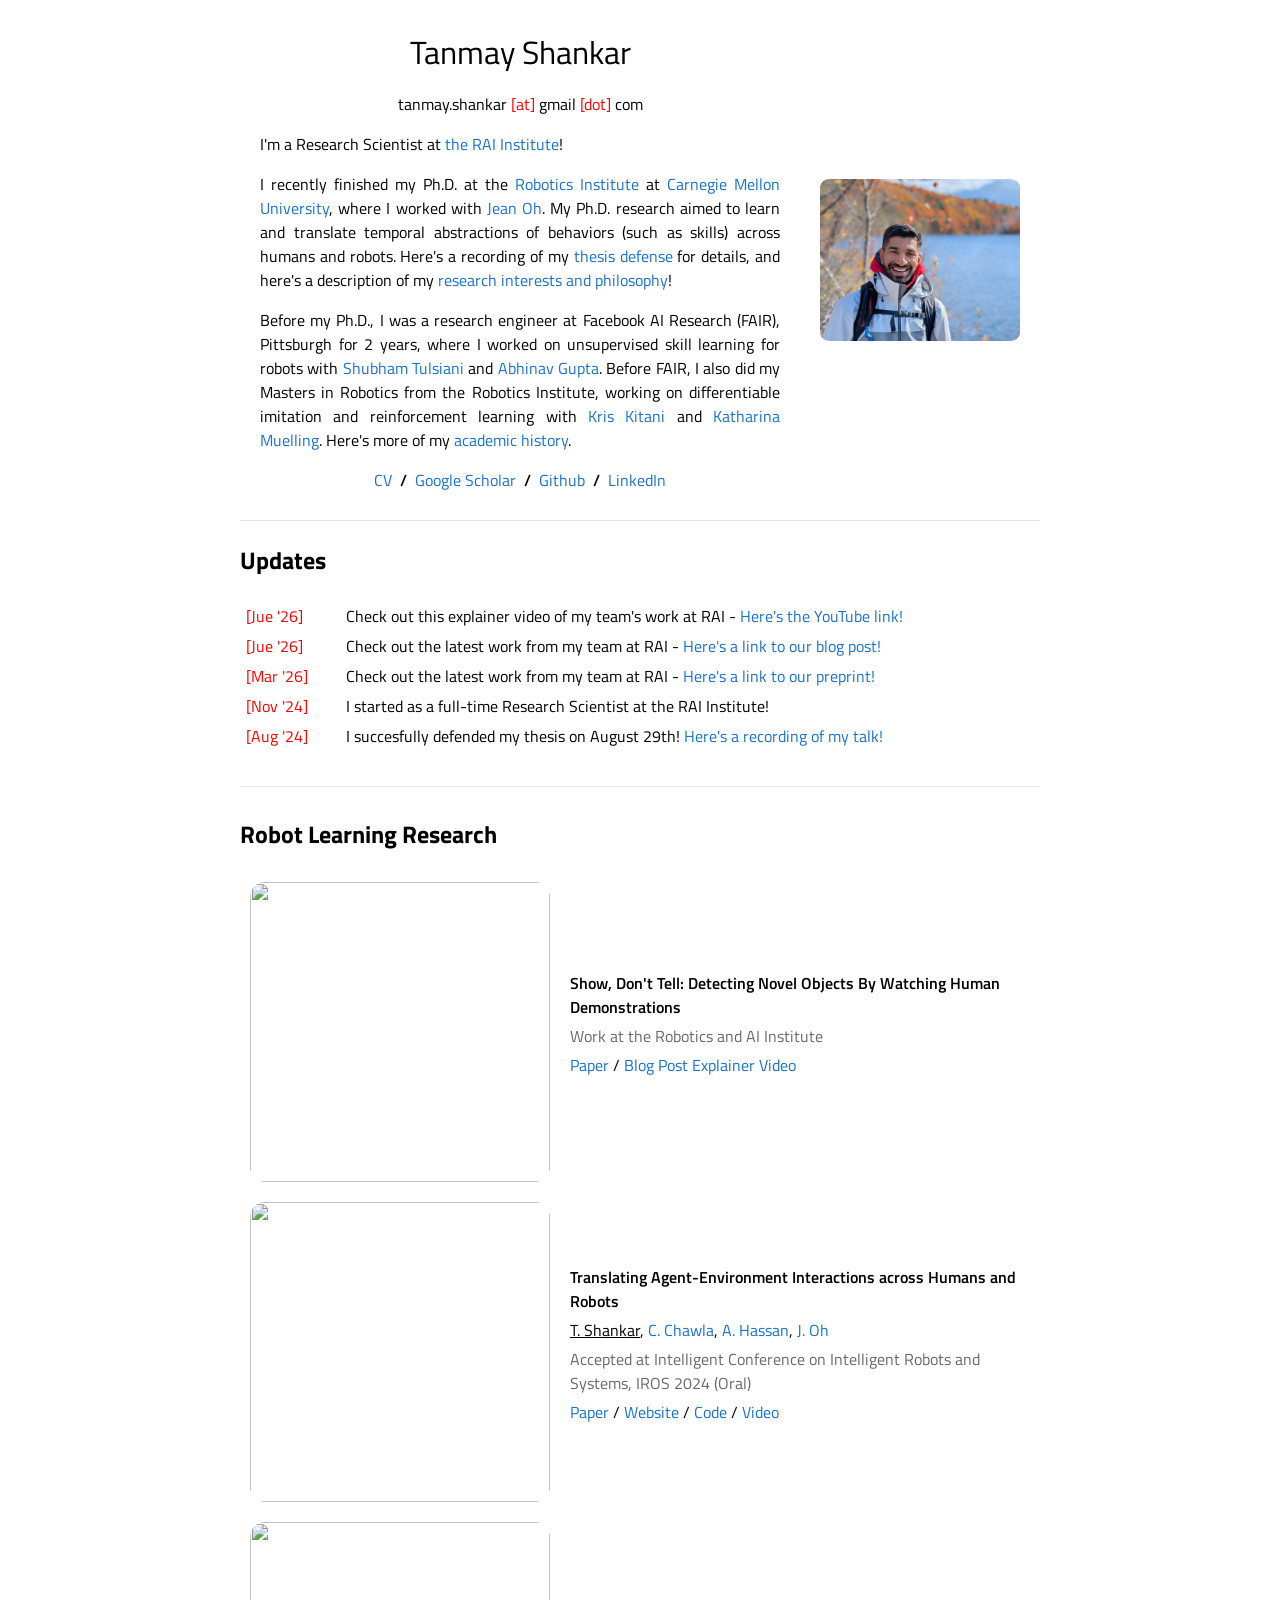
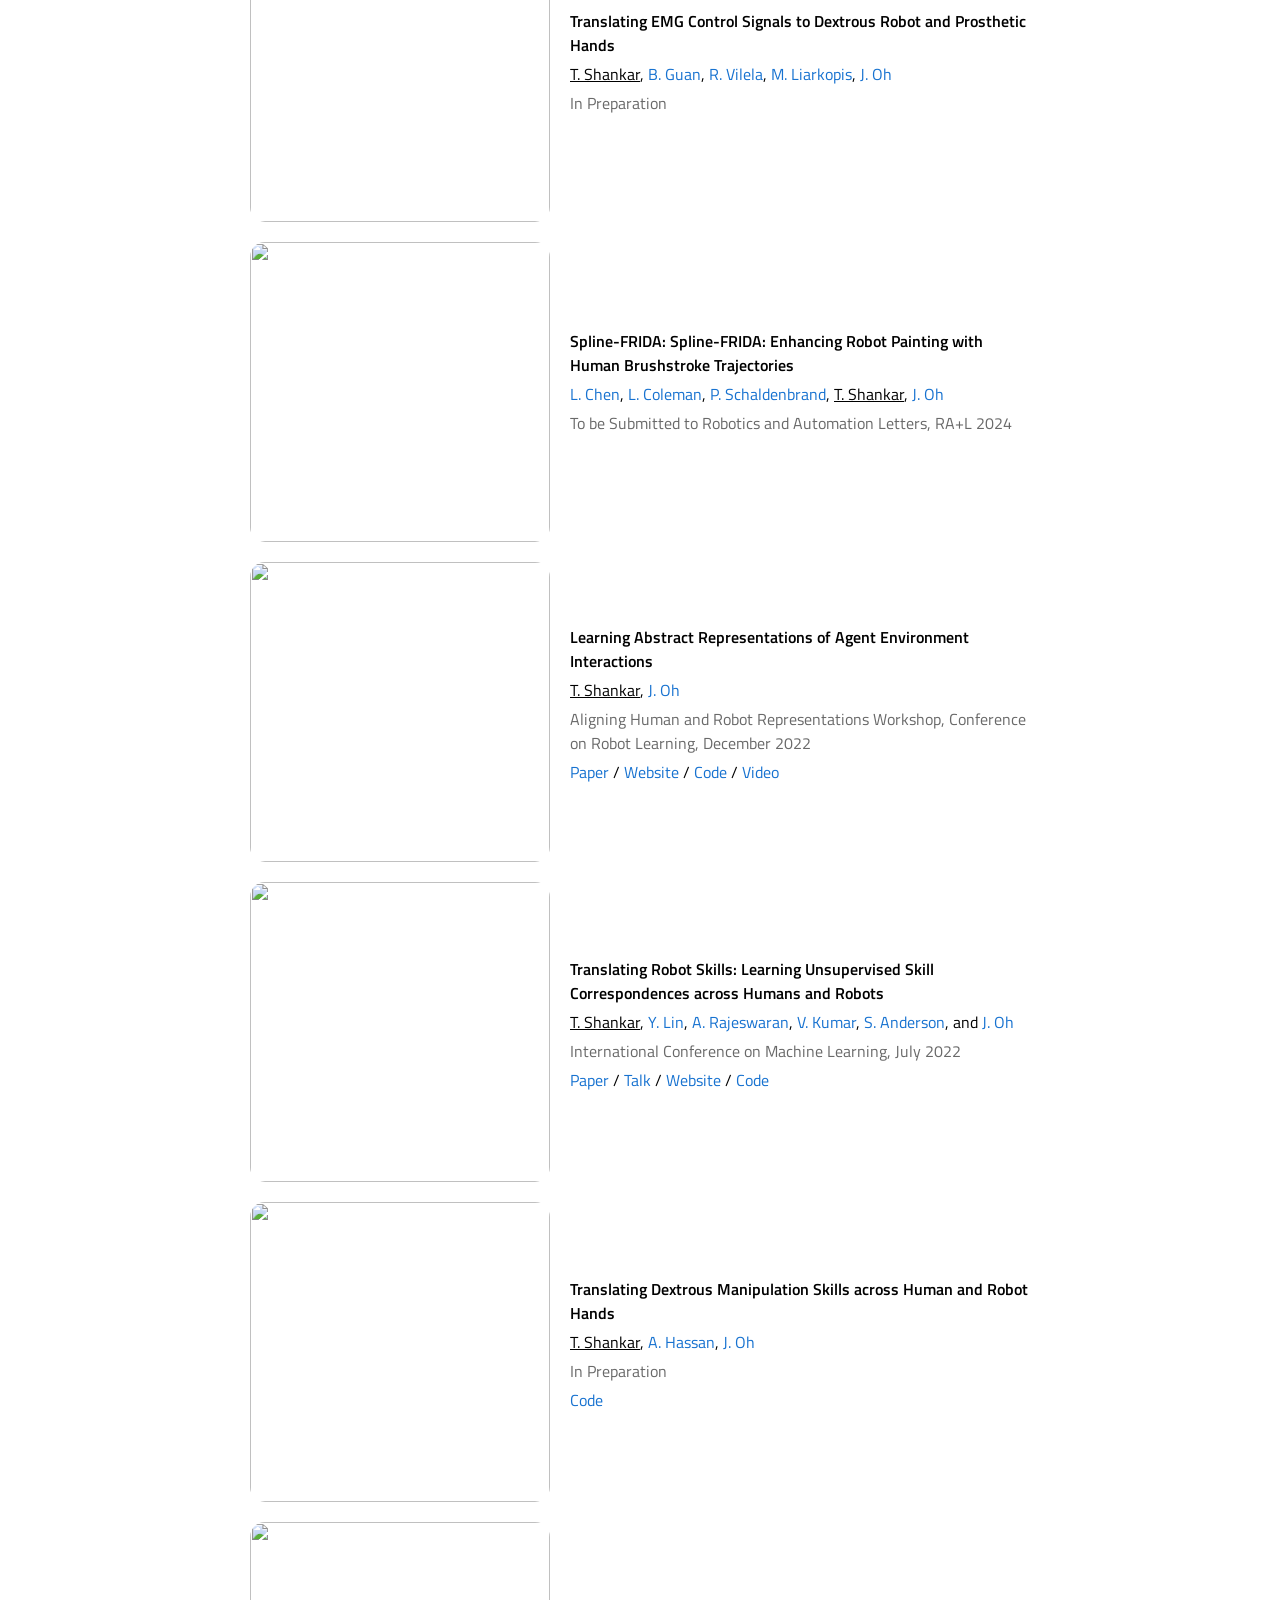
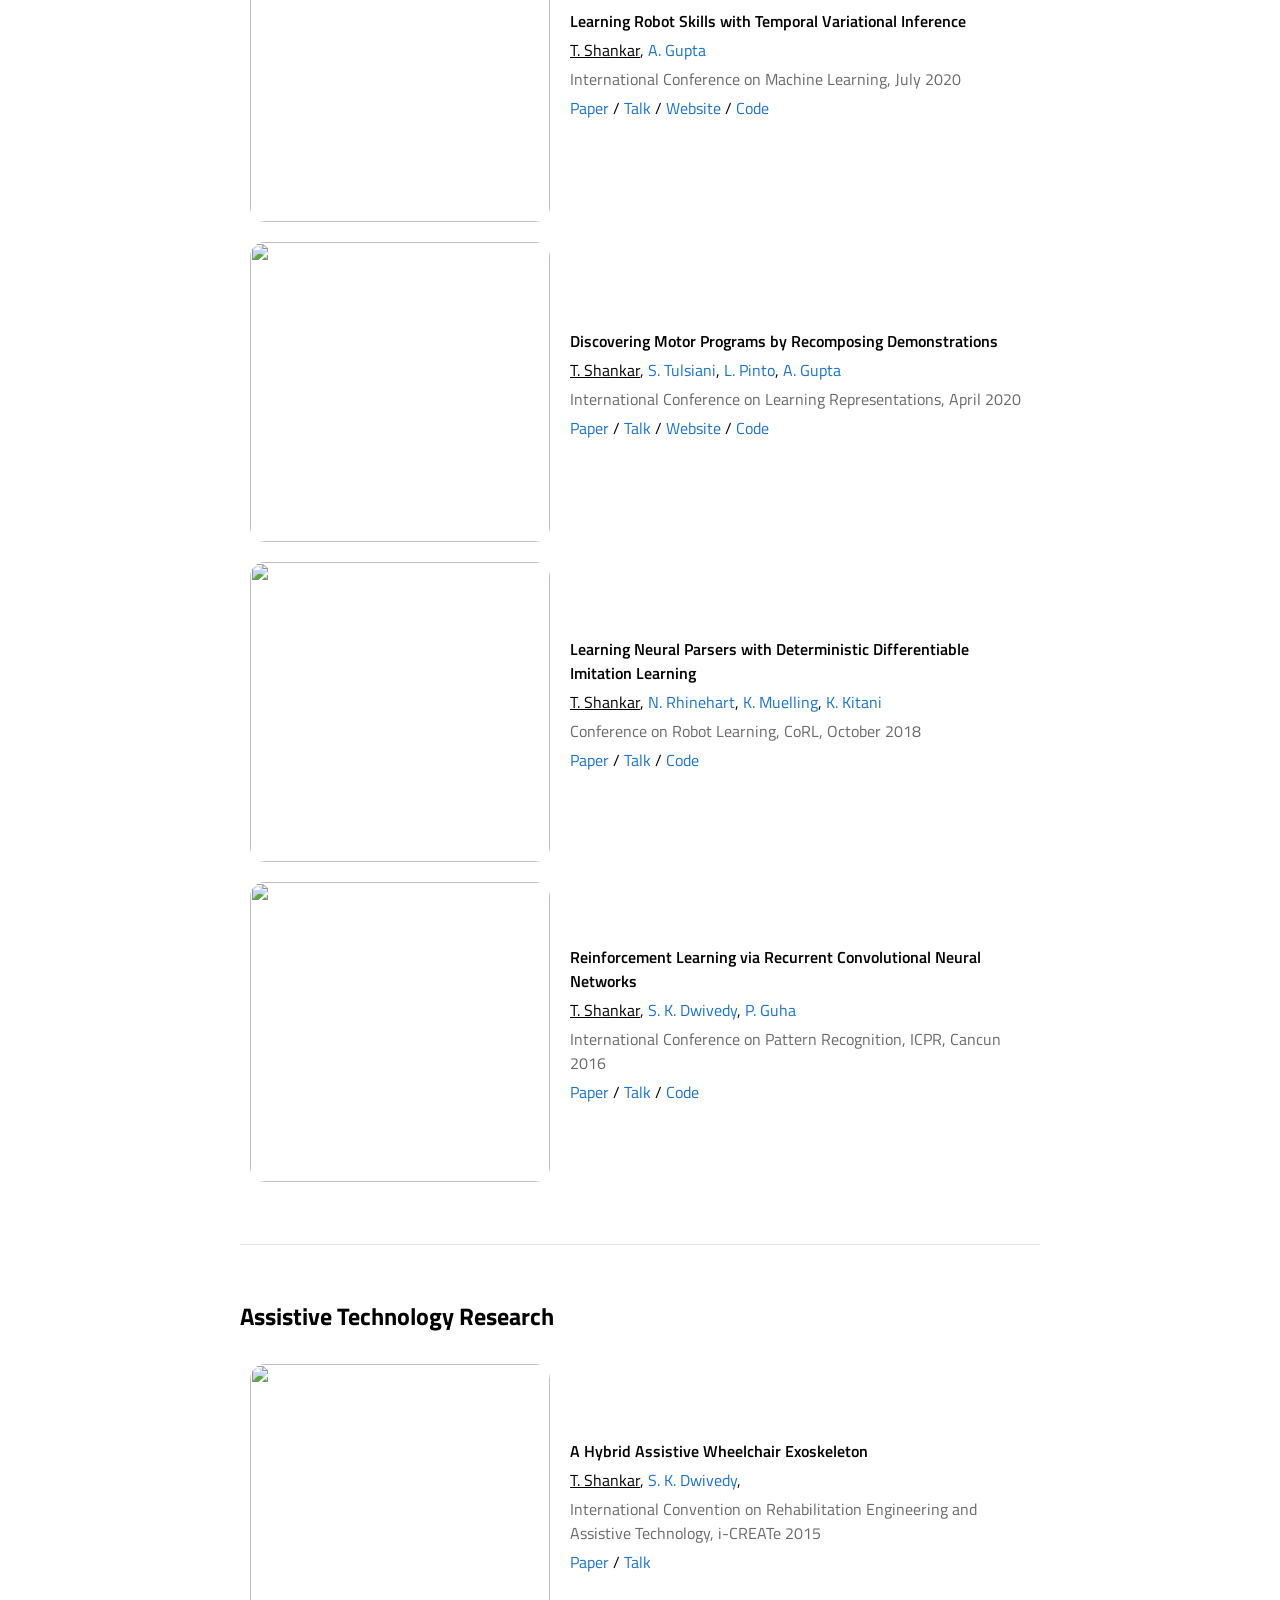
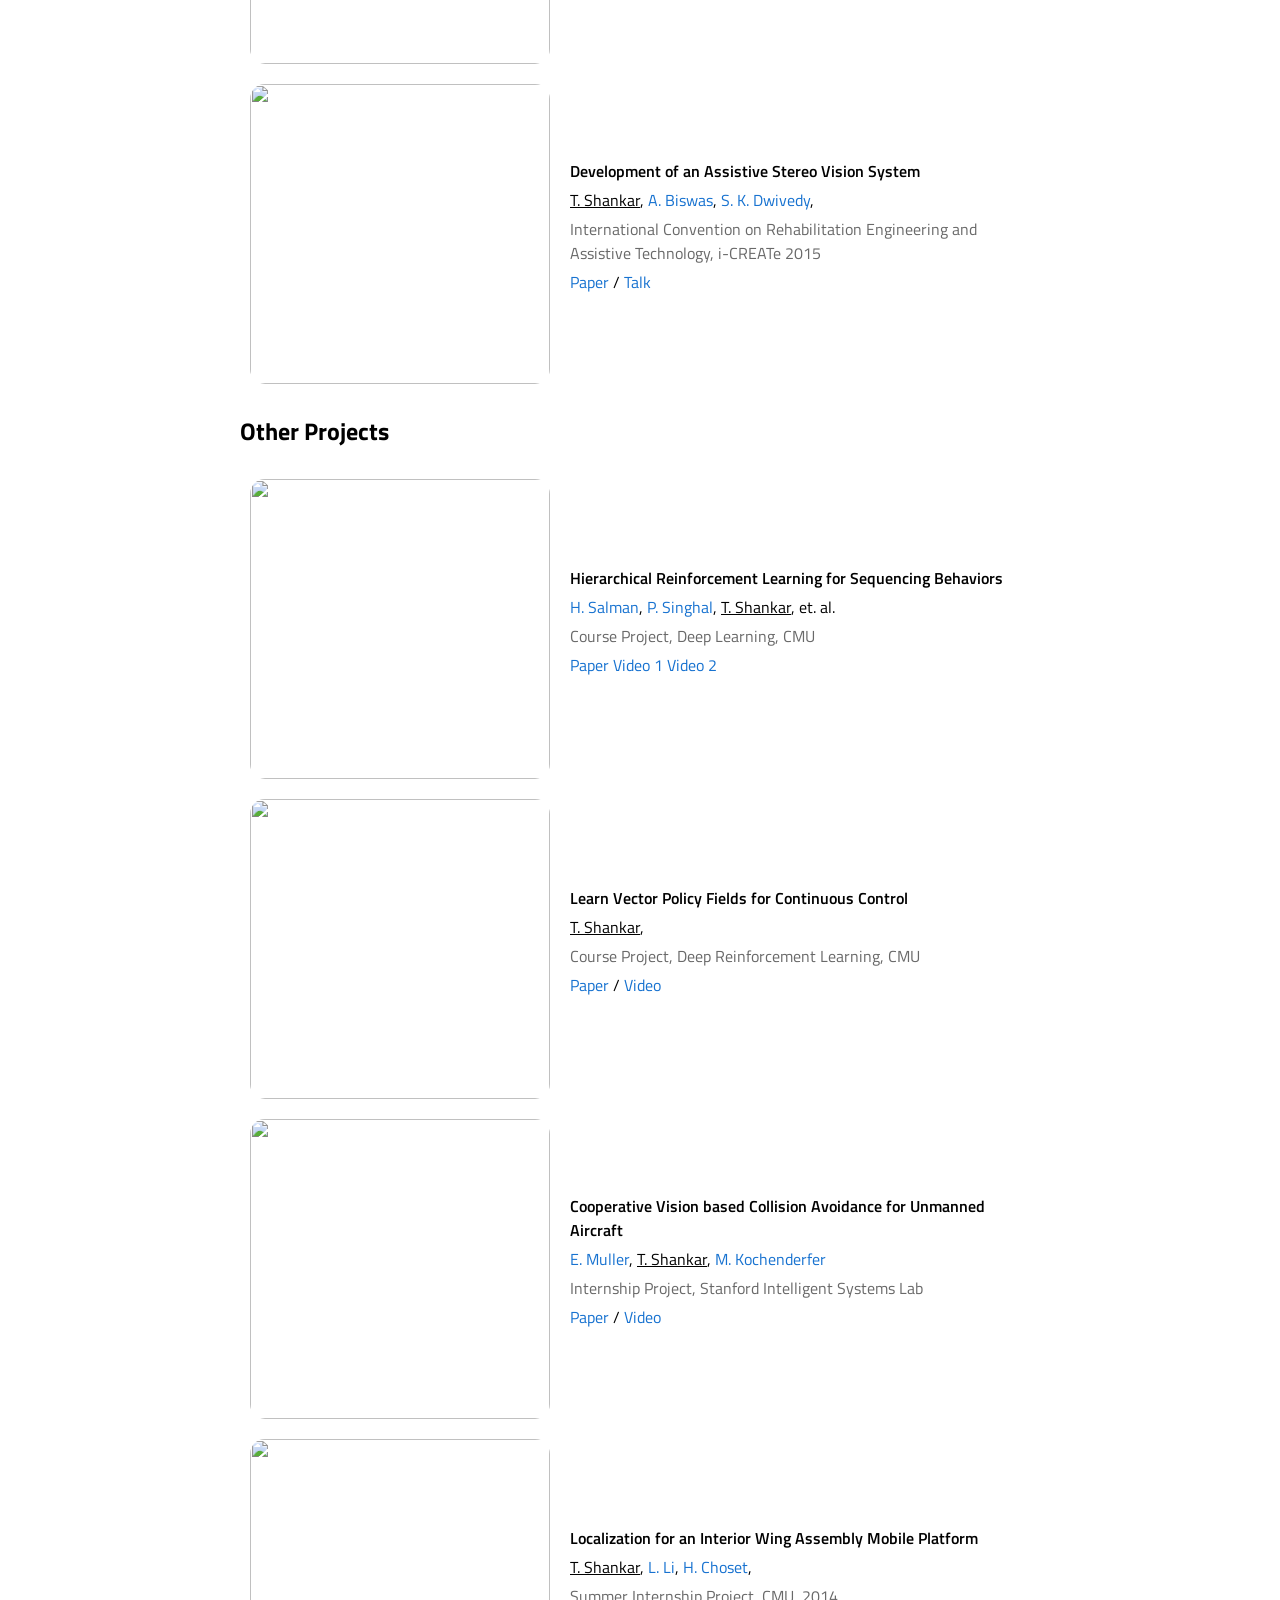
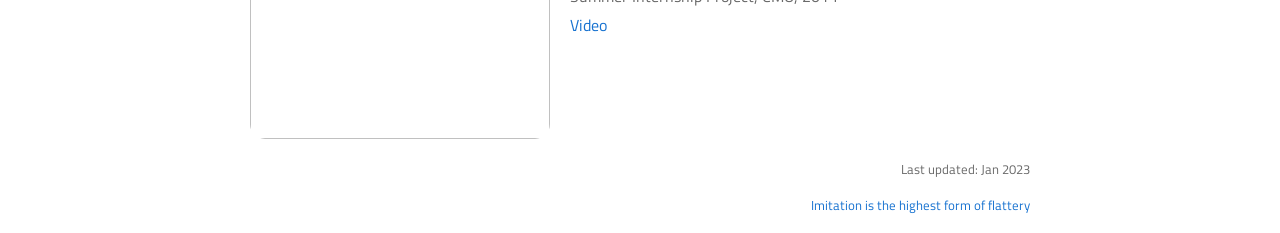
==== index.html @ 8b1fda22 "Update index.html" ====
<!DOCTYPE HTML PUBLIC "-//W3C//DTD HTML 4.01 Transitional//EN">
<html lang="en">

<head>
	<!-- <meta name=viewport content="width=800"> -->
	<meta name="viewport" content="width=device-width, initial-scale=1, shrink-to-fit=no">
	<meta name="generator" content="HTML Tidy for Linux/x86 (vers 11 February 2007), see www.w3.org">
	<script type="text/javascript" src="js/hidebib.js"></script>
	<style type="text/css">
		/* Color scheme stolen from Sergey Karayev */
		
		hr {
		border: 0;
		height: 0;
		border-top: 1px solid rgba(0, 0, 0, 0.1);
		border-bottom: 1px solid rgba(255, 255, 255, 0.3);
		}

		img {
		border-radius: 5%;
		}

		a {
		color: #1772d0;
		text-decoration: none;
		}
		
		a:focus,
		a:hover {
		color: #f09228;
		text-decoration: none;
		}
		
		body,
		td,
		th,
		tr,
		p,
		/* a {
		font-family: 'Lato', Verdana, Helvetica, sans-serif;
		font-size: 14px
		}
		
		strong {
		font-family: 'Lato', Verdana, Helvetica, sans-serif;
		font-size: 14px;
		}
		
		heading {
		font-family: 'Lato', Verdana, Helvetica, sans-serif;
		font-size: 30px;
		}
		
		papertitle {
		font-family: 'Lato', Verdana, Helvetica, sans-serif;
		font-size: 14px;
		font-weight: 700;
		margin-bottom: 10cm;
		}
		
		name {
		font-family: 'Lato', Verdana, Helvetica, sans-serif;
		font-size: 32px;
		} */
		a {
		font-family: 'Titillium Web', Verdana, Helvetica, sans-serif;
		font-size: 16px;
		font-weight: 400
		}

		strong {
		font-family: 'Titillium Web', Verdana, Helvetica, sans-serif;
		font-size: 16px;
		font-weight: 600
		}

		heading {
		font-family: 'Titillium Web', Verdana, Helvetica, sans-serif;
		font-size: 17px;
		font-weight: 600
		}

		papertitle {
		font-family: 'Titillium Web', Verdana, Helvetica, sans-serif;
		font-size: 16px;
		font-weight: 600
		}

		name {
		font-family: 'Titillium Web', Verdana, Helvetica, sans-serif;
		font-size: 32px;
		font-weight: 400
		}
		.zero {
		width: 160px;
		height: 80px;
		position: relative;
		}

		.one {
		width: 160px;
		height: 160px;
		position: relative;
		}
		
		.two {
		width: 160px;
		height: 160px;
		position: absolute;
		transition: opacity .2s ease-in-out;
		-moz-transition: opacity .2s ease-in-out;
		-webkit-transition: opacity .2s ease-in-out;
		}
		
		.fade {
		transition: opacity .2s ease-in-out;
		-moz-transition: opacity .2s ease-in-out;
		-webkit-transition: opacity .2s ease-in-out;
		}
		
		mid {
		font-size: 40px;
		position:relative;
		top:2px;
		}

		span.highlight {
		background-color: #ffffd0;
		}


	#summary:hover + #detail, #detail:hover {
	display: block;
	}
	#detail {
	display: none;
	}

	details summary > * {
		display: inline;
	}
	summary a * {
		pointer-events: none;
		} 
		details summary::-webkit-details-marker {
	display:none;
	}
	</style>
	
	<link rel="icon" href="misc/t_favicon.png">

	<title>Tanmay Shankar</title>
	<link href="https://fonts.googleapis.com/css?family=Titillium+Web:400,600,400italic,600italic,300,300italic" rel="stylesheet" type="text/css">
	<meta http-equiv="Content-Type" content="text/html; charset=us-ascii">
  	
	<!-- TANMAY's TAGS -->
	<!-- Google Tag Manager -->
	<script>(function(w,d,s,l,i){w[l]=w[l]||[];w[l].push({'gtm.start':
	new Date().getTime(),event:'gtm.js'});var f=d.getElementsByTagName(s)[0],
	j=d.createElement(s),dl=l!='dataLayer'?'&l='+l:'';j.async=true;j.src=
	'https://www.googletagmanager.com/gtm.js?id='+i+dl;f.parentNode.insertBefore(j,f);
	})(window,document,'script','dataLayer','GTM-NLLBQLT');</script>
	<!-- End Google Tag Manager -->
	
</head>


<body>

	<!-- TANMAY's TAGS -->
	<!-- Google Tag Manager (noscript) -->
<noscript><iframe src="https://www.googletagmanager.com/ns.html?id=GTM-NLLBQLT"
	height="0" width="0" style="display:none;visibility:hidden"></iframe></noscript>
	<!-- End Google Tag Manager (noscript) -->

  <table width="800" border="0" align="center" cellspacing="0" cellpadding="0">
	<tbody><tr>
	  <td>

		<!-- ###################################################################### -->
		<!-- Intro -->
		<!-- ###################################################################### -->

		<table width="100%" align="center" border="0" cellspacing="0" cellpadding="20">
			<tbody><tr>
				<td width="75%" valign="middle">
			  	<p align="center">
					<name>Tanmay Shankar</name>
					<!-- <name>Tanmay Shankar <mid><font color=#FF0000>|</font></mid> <font color=#C0C0C0>Suddhu</font></name> -->
			  	<p align="center">
					<font size="3"> tanmay.shankar <font color=#FF0000>[at]</font>  gmail <font color=#FF0000>[dot]</font> com </font>
			  	</p>
			  	<p>
					<p style = "text-align:justify">I'm a Research Scientist at <a href="https://rai-inst.com/" target="_blank">the RAI Institute</a>! 						
					<p style = "text-align:justify">I recently finished my Ph.D. at the <A href="http://www.ri.cmu.edu/" target="_blank">Robotics Institute</A> at <A href="http://www.cmu.edu" target="_blank"> Carnegie Mellon University</A>, where I worked with <A href="https://www.cs.cmu.edu/~./jeanoh/" target="_blank">Jean Oh</a>.  
						My Ph.D. research aimed to learn and translate temporal abstractions of behaviors (such as skills) across humans and robots. Here's a recording of my <a href="https://youtu.be/w2CKzu_nkOU"> thesis defense</a> for details, and here's a description of my <a href="javascript:toggleblock('researchphil')"> research interests and philosophy</a>! 
			  	</p>				
				  <div id="researchphil" class="researchphil">
					  <p>
							<p style = "text-align:justify"> 
							I'm interested in solving the human-to-robot imitation learning problem, particularly by building temporal abstractions of behavior across both humans and robots. Much of my work adopts a representation learning perspective to this problem, borrowing ideas from unsupervised learning, machine translation, and probalistic inference. I strongly believe in such interdisciplinary research; for example, my past work has made connections between cross-domain imitation learning and unsupervised machine translation, between value iteration and neural network architectural components, and more. 
							</p>
						  	<p style = "text-align:justify">
							I believe much of my research is not only applicable to robots, but also to dextrous prosthetic hands. I am passionate about how I can explore prosthetics as an application domain. This stems from a broader interest in the potential for assistive and rehabilitational robotics, an area I have been passionate about since my undergrad. 
					  		</p>
				  </div>
				  <script xml:space="preserve" language="JavaScript">
					  hideblock('researchphil');		
				  </script>

						
			  	<p>
					<p style = "text-align:justify">
			  		Before my Ph.D., I was a research engineer at Facebook AI Research (FAIR), Pittsburgh for 2 years, where I worked on unsupervised skill learning for robots with <A href="http://shubhtuls.github.io/" target="_blank">Shubham Tulsiani</a> and <A href="https://www.cs.cmu.edu/~./abhinavg/" target="_blank">Abhinav Gupta</a>. Before FAIR, I also did my Masters in Robotics from the Robotics Institute, working on differentiable imitation and reinforcement learning with <A href="https://kriskitani.github.io/" target="_blank">Kris Kitani</A> and <A href="https://www.linkedin.com/in/katharina-muelling-a6260780" target="_blank">Katharina Muelling</A>. Here's more of my <a href="javascript:toggleblock('academichistory')"> academic history</a>.
			  	</p> 
					<div id="academichistory" class="academichistory">
						<p>
							<p style = "text-align:justify"> 
							In addition to working full time at FAIR, I returned to FAIR Pittsburgh during a summer of my Ph.D., working with <a href="https://yixinlin.net/" target="_blank">Yixin Lin</a>,
							<a href="https://aravindr93.github.io/" target="_blank">Aravind Rajeswaran</a>,
							<a href="https://vikashplus.github.io/" target="_blank">Vikash Kumar</a>, and
							<a href="https://www.linkedin.com/in/stuartoanderson" target="_blank">Stuart Anderson</a> on translating skills across humans and robots. 							
							Before my MS, I did my undergrad at IIT Guwahati, where I worked on reinforcement learning networks, with Prithwijit Guha and S. K. Dwivedy. Before I worked on robot learning, I used to work on assistive technology - an area I'm also passionate about. During my undergrad, I also spent summers working with <A href="https://mykel.kochenderfer.com/" target="_blank">Mykel Kochenderfer</A> at the 
							<A href="https://sisl.stanford.edu/" target="_blank">Stanford Intelligent Systems Lab</A>, and with <A href="https://www.cs.cmu.edu/~./choset/" target="_blank">Howie Choset</A> at the <A href="http://biorobotics.ri.cmu.edu/" target="_blank">Biorobotics Lab</A> at CMU.  
						  </p>
					
					</div>
					<script xml:space="preserve" language="JavaScript">
						hideblock('academichistory');		
					</script>				

			  	
			  <p align=center>
				<strong>
				<a href="misc/CV/TanmayShankar_CV_April2026.pdf" target="_blank">CV</a> &nbsp/&nbsp
				<a href="https://scholar.google.com/citations?user=0k1qcvgAAAAJ&hl=en" target="_blank">Google Scholar</a> &nbsp/&nbsp
				<a href="https://github.com/tanmayshankar/" target="_blank"> Github </a> &nbsp/&nbsp
				<a href="https://www.linkedin.com/in/tanmayshankar1/" target="_blank"> LinkedIn </a>
				</strong>
			  </p>
			</td>
			<td width="50%">
			  <img src="misc/tanmay-portrait-zoom.jpg" style="width: 200; height: auto; border-radius: 5%;">
			</td>
		  </tr>
		</table>

		<hr>

		<!-- ###################################################################### -->
		<!-- Updates -->
		<!-- ###################################################################### -->

			<h2>Updates</h2>
		<table width="100%" align="center" border="0" cellspacing="6" cellpadding="0">
			<colgroup>
				<col span="1" style="width: 12%;">
				<col span="1" style="width: 88%;">
			</colgroup>
			<tbody>
			<tr>
				<td><p style="color:FF0000; display:inline;">[Jue '26] &nbsp</p></td>
				<td>Check out this explainer video of my team's work at RAI - <a href="https://www.youtube.com/watch?v=gj4p0pc6KWc"> Here's the YouTube link! </a> </td>
			</tr>												
			<tr>
				<td><p style="color:FF0000; display:inline;">[Jue '26] &nbsp</p></td>
				<td>Check out the latest work from my team at RAI - <a href="https://rai-inst.com/resources/blog/show-dont-tell-detecting-novel-objects-by-watching-human-demonstrations/"> Here's a link to our blog post! </a> </td>
			</tr>								
			<tr>
				<td><p style="color:FF0000; display:inline;">[Mar '26] &nbsp</p></td>
				<td>Check out the latest work from my team at RAI - <a href="https://arxiv.org/abs/2603.12751"> Here's a link to our preprint! </a> </td>
			</tr>				
			<tr>
				<td><p style="color:FF0000; display:inline;">[Nov '24] &nbsp</p></td>
				<td>I started as a full-time Research Scientist at the RAI Institute!</td>
			</tr>							
			<tr>
				<td><p style="color:FF0000; display:inline;">[Aug '24] &nbsp</p></td>
				<td>I succesfully defended my thesis on August 29th! <a href="https://youtu.be/w2CKzu_nkOU"> Here's a recording of my talk! </a> </td>
			</tr>						
			  <!-- <tr>
				<td><p style="color:FF0000; display:inline">[Sep '22] &nbsp</p></td>
				<td><a href="https://suddhu.github.io/midastouch-tactile/">MidasTouch</a> was accepted to <a href="https://corl2022.org/">CoRL 2022</a> as an oral. 
				</td>
			  </tr> -->
		  </tbody>
		</tbody></table>
		</div>
		<br>
		<hr>
		
		<div style="height:20px;font-size:1px;">&nbsp;</div>

		<!-- ###################################################################### -->
		<!-- Research -->
		<!-- ###################################################################### -->
		
		
		<table width="100%" align="center" border="0" cellspacing="0" cellpadding="0">
		  <tr>
			<td width="100%" valign="middle">
			  <h2>Robot Learning Research</h2>
			</td>
		  </tr>
		</table>    

	  <table width="100%" align="center" border="0" cellspacing="0" cellpadding="10">

		<!-- ###################################################################### -->
		<!-- SDT -->
		<!-- ###################################################################### -->

		
		<tr>
			<td width="25%" align="center">
				<img src='https://github.com/tanmayshankar/tanmayshankar.github.io/blob/master/data/media/Images/RAI_Spot.webp?raw=true' width="300">
			</td>
			<td valign="center" width="70%">
				<div id="summary">
					<papertitle>
					Show, Don't Tell: Detecting Novel Objects By Watching Human Demonstrations
					</papertitle>                   
					<!-- <div style="height:5px;font-size:1px;">&nbsp;</div>
					<u>T. Shankar</u>,			 -->
						<div style="height:5px;font-size:1px;">&nbsp;</div>
						<font color=#696969> Work at the Robotics and AI Institute </font>													 
						<div style="height:5px;font-size:1px;">&nbsp;</div> 
					<a href="https://arxiv.org/pdf/2603.12751" target="_blank">Paper</a> /									
					<a href="https://rai-inst.com/resources/blog/show-dont-tell-detecting-novel-objects-by-watching-human-demonstrations/" target="_blank">Blog Post</a> 
					<a hred="https://www.youtube.com/watch?v=gj4p0pc6KWc" target="_blank">Explainer Video</a>
					<div style="height:15px;font-size:1px;">&nbsp;</div>
				</div>
				<div id="detail">
				<i>
					<p><p style = "text-align:justify">	
					How can a robot quickly identify and recognize new objects shown to it during a human demonstration? We introduce the “Show, Don’t Tell” approach, where we show a robot the objects of 
					interest during a human demonstration of a task, rather than telling robot about these objects via complex language descriptions. 
					This bypasses many of the issues with prompting existing VLMs to detect these objects - thereby enabling our robot to perform real-world tasks with novel objects much more successfully! 
					</p>
				</div>
			</td>
		</tr> 

		<!-- ###################################################################### -->
		<!-- H2R -->
		<!-- ###################################################################### -->

		
		<tr>
			<td width="25%" align="center">
				<!-- <img src='https://suddhu.github.io/midastouch-tactile/img/midastouch.gif' width="200"> -->
				<!-- <img src='https://github.com/tanmayshankar/tanmayshankar.github.io/blob/master/data/media/Images/TEMGS.JPG?raw=true' width="300"> -->
				<img src='https://github.com/tanmayshankar/tanmayshankar.github.io/blob/master/data/media/GIFS/H2R2.gif?raw=true' width="300">
			</td>
			<td valign="center" width="70%">
				<div id="summary">
					<papertitle>
					Translating Agent-Environment Interactions across Humans and Robots
					</papertitle>                   
					<div style="height:5px;font-size:1px;">&nbsp;</div>
					<u>T. Shankar</u>,
					<a href="https://www.linkedin.com/in/chaitanya1chawla/?originalSubdomain=de" target="_blank">C. Chawla</a>,
					<a href="https://www.linkedin.com/in/almutwakel-hassan-147772214/" target="_blank">A. Hassan</a>,
					<a href="https://www.cs.cmu.edu/~./jeanoh/" target="_blank">J. Oh</a>
					
						<div style="height:5px;font-size:1px;">&nbsp;</div>
						<font color=#696969> Accepted at Intelligent Conference on Intelligent Robots and Systems, IROS 2024 (Oral) </font>													 
						<!-- <div style="height:5px;font-size:1px;">&nbsp;</div>
						[<font color=#009933>Oral: 6% acceptance rate</font>] -->
						<div style="height:5px;font-size:1px;">&nbsp;</div> 
					<a href="https://github.com/tanmayshankar/tanmayshankar.github.io/data/papers/IROS_2024_Draft.pdf" target="_blank">Paper</a> /									
					<a href="https://sites.google.com/view/interaction-abstractions" target="_blank">Website</a> /
					<a href="https://github.com/tanmayshankar/CausalSkillLearning" target="_blank">Code</a> /
					<a href="https://youtu.be/amEA4JuZxzg" target="_blank">Video</a>
					<div style="height:15px;font-size:1px;">&nbsp;</div>
				</div>
				<div id="detail">
				<i>
					<p><p style = "text-align:justify">		
					Building on my previous skill learning work (ICML 2020) and translation work (ICML 2022), 
					<!-- My previous translation work (ICML 2022) focused on translating skills from humans to robots when they were executed in similar sequential contexts.  -->
					I developed TransAct, a framework to first learn abstract representations of agent-environment interactions, and then translate interactions with similar environmental effects across humans and robots. TransAct enabled zero-shot, in-domain transfer of complex, compositional task demonstrations from humans to robots. 				
					</p>
				</div>
			</td>
		</tr> 


		<!-- ###################################################################### -->
		<!-- TEMGS -->
		<!-- ###################################################################### -->

		
		<tr>
			<td width="25%" align="center">
				<!-- <img src='https://suddhu.github.io/midastouch-tactile/img/midastouch.gif' width="200"> -->
				<!-- <img src='https://github.com/tanmayshankar/tanmayshankar.github.io/blob/master/data/media/Images/TEMGS.JPG?raw=true' width="300"> -->
				<img src='https://github.com/tanmayshankar/tanmayshankar.github.io/blob/master/data/media/GIFS/TEG.gif?raw=true' width="300">
			</td>
			<td valign="center" width="70%">
				<div id="summary">
					<papertitle>
					<!-- Translating Robot Skills: Learning Unsupervised Skill Correspondences across Humans and Robots -->
					<!-- Learning Abstract Representations of Agent Environment Interactions -->
					Translating EMG Control Signals to Dextrous Robot and Prosthetic Hands
					</papertitle>                   
					<div style="height:5px;font-size:1px;">&nbsp;</div>
					<u>T. Shankar</u>,
					<a href="https://www.linkedin.com/in/bonnie-guan-4a922118b/?originalSubdomain=nz" target="_blank">B. Guan</a>, 
					<a href="https://www.linkedin.com/in/ricardo-vilela-de-godoy/?originalSubdomain=br" target="_blank">R. Vilela</a>, 
					<a href="https://minasliarokapis.com/" target="_blank">M. Liarkopis</a>, 
					<a href="https://www.cs.cmu.edu/~./jeanoh/" target="_blank">J. Oh</a>
					
						<div style="height:5px;font-size:1px;">&nbsp;</div>
						<font color=#696969> In Preparation</font>													 
						<!-- <div style="height:5px;font-size:1px;">&nbsp;</div>
						[<font color=#009933>Oral: 6% acceptance rate</font>] -->
						<div style="height:5px;font-size:1px;">&nbsp;</div> 
					<!-- <a href="https://github.com/tanmayshankar/CausalSkillLearning" target="_blank">Code</a>					 -->
					<div style="height:15px;font-size:1px;">&nbsp;</div>
				</div>
				<div id=	"detail">
				<i>
					<p><p style = "text-align:justify">					
					Inspired by the success of my work translating skills across human and robot arms, along with collaborators from the University of Auckland, I'm exploring whether we can apply equivalent strategies to translating EMG signals to control dextrous robot and prosthetic hands. 
					<!-- We developed an unsupervised approach to learn correspondences between skills across humans and various morphologically different robots, taking inspiration from unsupervised machine translation. Our approach is able to learn semantically meaningful  orrespondences between skills across multiple robot-robot and human-robot domain pairs, despite being completely unsupervised. -->

					</p>
				</div>
			</td>
		</tr> 

		<!-- ###################################################################### -->
		<!-- LPS -->
		<!-- ###################################################################### -->
		
		<tr>
			<td width="25%" align="center">
				<!-- <img src='https://suddhu.github.io/midastouch-tactile/img/midastouch.gif' width="200"> -->
				<!-- <img src='https://github.com/tanmayshankar/tanmayshankar.github.io/blob/master/data/media/Images/TEMGS.JPG?raw=true' width="300"> -->
				<img src='https://github.com/tanmayshankar/tanmayshankar.github.io/blob/master/data/media/Images/LPS.jpg?raw=true' width="300">
			</td>
			<td valign="center" width="70%">
				<div id="summary">
					<papertitle>
					<!-- Translating Robot Skills: Learning Unsupervised Skill Correspondences across Humans and Robots -->
					<!-- Learning Abstract Representations of Agent Environment Interactions -->
					Spline-FRIDA: Spline-FRIDA: Enhancing Robot Painting with Human Brushstroke Trajectories
					</papertitle>                   
					<div style="height:5px;font-size:1px;">&nbsp;</div>					
					<a href="https://lawrencedchen.com/" target="_blank">L. Chen</a>,
					<a href="https://www.liacoleman.com/" target="_blank">L. Coleman</a>,
					<a href="https://pschaldenbrand.github.io/" target="_blank">P. Schaldenbrand</a>,
					<u>T. Shankar</u>,
					<a href="https://www.cs.cmu.edu/~./jeanoh/" target="_blank">J. Oh</a>
					
						<div style="height:5px;font-size:1px;">&nbsp;</div>
						<font color=#696969> To be Submitted to Robotics and Automation Letters, RA+L 2024</font>	
						<!-- <div style="height:5px;font-size:1px;">&nbsp;</div>
						[<font color=#009933>Oral: 6% acceptance rate</font>] -->
						<div style="height:5px;font-size:1px;">&nbsp;</div> 
					<!-- <a href="https://github.com/tanmayshankar/CausalSkillLearning" target="_blank">Code</a>					 -->
					<div style="height:15px;font-size:1px;">&nbsp;</div>
				</div>
				<div id="detail">
				<i>
					<p><p style = "text-align:justify">					
					Inspired by my previous work on representation learning for skill learning, and Peter Schaldenbrand's prior work on <a href="https://pschaldenbrand.github.io/frida/" target="_blank"> FRIDA the robot painter</a>, together with Lawrence Chen, we are exploring whether building learnt representations of paint strokes would facilitate learning new types of paint strokes beyond ones the robot is preprogrammed with, to improve FRIDA's artistic expression. 
					</p>
				</div>
			</td>
		</tr> 



		<!-- ###################################################################### -->
		<!-- LIA -->
		<!-- ###################################################################### -->
		
		<tr>
			<td width="25%" align="center">
				<img src='https://github.com/tanmayshankar/tanmayshankar.github.io/blob/master/data/media/GIFS/LIA3.gif?raw=true' width="300">
			</td>
			<td valign="center" width="70%">
				<div id="summary">
					<papertitle>
					<!-- Translating Robot Skills: Learning Unsupervised Skill Correspondences across Humans and Robots -->
					Learning Abstract Representations of Agent Environment Interactions
					</papertitle>                   
					<div style="height:5px;font-size:1px;">&nbsp;</div>
					<u>T. Shankar</u>,
					<!-- <a href="https://www.linkedin.com/in/chaitanya1chawla/?originalSubdomain=de" target="_blank">C. Chawla</a>, -->
					<a href="https://www.cs.cmu.edu/~./jeanoh/" target="_blank">J. Oh</a> 
					<div style="height:5px;font-size:1px;">&nbsp;</div>
					<font color=#696969>Aligning Human and Robot Representations Workshop, Conference on Robot Learning, December 2022</font>
					<!-- <div style="height:5px;font-size:1px;">&nbsp;</div>
					<font color=#696969>In Submission to International Conference on Robotics and Automation, ICRA 2024</font> -->
					<!-- <font color=#696969><em>International Conference on Machine Learning</em>, July 2022</font> -->
					<!-- <div style="height:5px;font-size:1px;">&nbsp;</div>
					[<font color=#009933>Oral: 6% acceptance rate</font>] -->
					<div style="height:5px;font-size:1px;">&nbsp;</div>
					<a href="https://aligning-robot-human-representations.github.io/docs/camready_9.pdf"  target="_blank">Paper</a> /					
					<a href="https://sites.google.com/view/interaction-abstractions" target="_blank">Website</a> /
					<a href="https://github.com/tanmayshankar/CausalSkillLearning" target="_blank">Code</a> /
					<a href="https://www.youtube.com/watch?v=DhgBu8IYUEo" target="_blank">Video</a>
					<div style="height:15px;font-size:1px;">&nbsp;</div>
				</div>
				<div id="detail">
				<i>
					<p><p style = "text-align:justify">
					Inspired by the success of my work learning representations of robot skills, I'm exploring whether we can apply equivalent machinery to learning temporal abstractions of environment state. In particular, I hope to learn representations of patterns of motion of objects in the environment, or patterns of change of state.
					</p>
				</div>
			</td>
		</tr> 


		<!-- ###################################################################### -->
		<!-- TRS -->
		<!-- ###################################################################### -->
		
		<tr>
			<td width="25%" align="center">				
				<img src='https://github.com/tanmayshankar/tanmayshankar.github.io/blob/master/data/media/GIFS/TRS2.gif?raw=true' width="300">
			</td>
			<td valign="center" width="70%">
				<div id="summary">
					<papertitle>
					Translating Robot Skills: Learning Unsupervised Skill Correspondences across Humans and Robots
					</papertitle>                   
					<div style="height:5px;font-size:1px;">&nbsp;</div>
					<u>T. Shankar</u>,
					<a href="https://yixinlin.net/" target="_blank">Y. Lin</a>,
					<a href="https://aravindr93.github.io/" target="_blank">A. Rajeswaran</a>,
					<a href="https://vikashplus.github.io/" target="_blank">V. Kumar</a>,
					<a href="https://www.linkedin.com/in/stuartoanderson" target="_blank">S. Anderson</a>, and
					<a href="https://www.cs.cmu.edu/~./jeanoh/" target="_blank">J. Oh</a>
					<div style="height:5px;font-size:1px;">&nbsp;</div>
					<font color=#696969>International Conference on Machine Learning, July 2022</font>
					<!-- <font color=#696969><em>International Conference on Machine Learning</em>, July 2022</font> -->
					<!-- <div style="height:5px;font-size:1px;">&nbsp;</div>
					[<font color=#009933>Oral: 6% acceptance rate</font>] -->
					<div style="height:5px;font-size:1px;">&nbsp;</div>
					<a href="https://proceedings.mlr.press/v162/shankar22a/shankar22a.pdf"  target="_blank">Paper</a> /
					<a href="https://icml.cc/virtual/2022/spotlight/16262" target="_blank">Talk</a> /
					<a href="https://sites.google.com/view/translatingrobotskills/home" target="_blank">Website</a> /
					<a href="https://github.com/tanmayshankar/CausalSkillLearning" target="_blank">Code</a>					
					<div style="height:15px;font-size:1px;">&nbsp;</div>
				</div>
				<div id="detail">
				<i>
					<p><p style = "text-align:justify">
					We developed an unsupervised approach to learn correspondences between skills across humans and various morphologically different robots, taking inspiration from unsupervised machine translation. Our approach is able to learn semantically meaningful  orrespondences between skills across multiple robot-robot and human-robot domain pairs, despite being completely unsupervised.
					</p>
				</div>
			</td>
		</tr> 


		<!-- ###################################################################### -->
		<!-- TDS -->
		<!-- ###################################################################### -->

		
		<tr>
			<td width="25%" align="center">
				<!-- <img src='https://suddhu.github.io/midastouch-tactile/img/midastouch.gif' width="200"> -->
				<img src='https://github.com/tanmayshankar/tanmayshankar.github.io/blob/master/data/media/Images/TDS.jpg?raw=true' width="300">
			</td>
			<td valign="center" width="70%">
				<div id="summary">
					<papertitle>
					<!-- Translating Robot Skills: Learning Unsupervised Skill Correspondences across Humans and Robots -->
					<!-- Learning Abstract Representations of Agent Environment Interactions -->
					Translating Dextrous Manipulation Skills across Human and Robot Hands
					</papertitle>                   
					<div style="height:5px;font-size:1px;">&nbsp;</div>
					<u>T. Shankar</u>,
					<a href="https://www.linkedin.com/in/almutwakel-hassan-147772214/" target="_blank">A. Hassan</a>,
					<a href="https://www.cs.cmu.edu/~./jeanoh/" target="_blank">J. Oh</a>
					
						<div style="height:5px;font-size:1px;">&nbsp;</div>
						<font color=#696969> In Preparation</font>													 
						<!-- <div style="height:5px;font-size:1px;">&nbsp;</div>
						[<font color=#009933>Oral: 6% acceptance rate</font>] -->
						<div style="height:5px;font-size:1px;">&nbsp;</div> 

					<!-- <a href="https://aligning-robot-human-representations.github.io/docs/camready_9.pdf"  target="_blank">Paper</a> / -->
					<!-- <a href="https://icml.cc/virtual/2022/spotlight/16262" target="_blank">Talk</a> / -->
					<!-- <a href="https://sites.google.com/view/interaction-abstractions" target="_blank">Website</a> / -->
					<a href="https://github.com/tanmayshankar/CausalSkillLearning" target="_blank">Code</a>					
					<div style="height:15px;font-size:1px;">&nbsp;</div>
				</div>
				<div id="detail">
				<i>
					<p><p style = "text-align:justify">
					Inspired by the success of my work translating skills across human and robot arms, I'm exploring whether we can apply equivalent strategies to translating dextrous manipulation skills across human and robot hands.
					<!-- We developed an unsupervised approach to learn correspondences between skills across humans and various morphologically different robots, taking inspiration from unsupervised machine translation. Our approach is able to learn semantically meaningful  orrespondences between skills across multiple robot-robot and human-robot domain pairs, despite being completely unsupervised. -->

					</p>
				</div>
			</td>
		</tr> 
		
		

		<!-- ###################################################################### -->
		<!-- LRS -->
		<!-- ###################################################################### -->

		<tr>
			<td width="25%" align="center">
				<img src='https://github.com/tanmayshankar/tanmayshankar.github.io/blob/master/data/media/GIFS/LRS.gif?raw=true' width="300">
			</td>
			<td valign="center" width="70%">
				<div id="summary">
					<papertitle>
					Learning Robot Skills with Temporal Variational Inference
					</papertitle>                   
					<div style="height:5px;font-size:1px;">&nbsp;</div>
					<u>T. Shankar</u>,
					<a href="https://www.cs.cmu.edu/~./abhinavg/" target="_blank">A. Gupta</a>
					<div style="height:5px;font-size:1px;">&nbsp;</div>
					<font color=#696969>International Conference on Machine Learning, July 2020</font>
					<!-- <font color=#696969><em>International Conference on Machine Learning</em>, July 2022</font> -->
					<!-- <div style="height:5px;font-size:1px;">&nbsp;</div>
					[<font color=#009933>Oral: 6% acceptance rate</font>] -->
					<div style="height:5px;font-size:1px;">&nbsp;</div>
					<a href="http://proceedings.mlr.press/v119/shankar20b/shankar20b.pdf"  target="_blank">Paper</a> /
					<a href="https://slideslive.com/38927968/learning-robot-skills-with-temporal-variational-inference?ref=recommended" target="_blank">Talk</a> /
					<a href="https://sites.google.com/view/learning-causal-skills" target="_blank">Website</a> /
					<a href="https://github.com/tanmayshankar/CausalSkillLearning" target="_blank">Code</a>					
					<div style="height:15px;font-size:1px;">&nbsp;</div>
				</div>
				<div id="detail">
				<i>
					<p><p style = "text-align:justify">
					We presented an unsupervised approach to learn robot skills from demonstrations. 
					We formulated a temporal variational inference, to learn robot skills from demonstrations in an entirely unsupervised manner, while also affording a learnt representation space of skills across a variety of robot and human characters. 
					</p>

				</div>
			</td>
		</tr> 
		
		<!-- ###################################################################### -->
		<!-- DMP -->
		<!-- ###################################################################### -->

		<tr>
			<td width="25%" align="center">
				<img src='https://github.com/tanmayshankar/tanmayshankar.github.io/blob/master/data/media/GIFS/DMP.gif?raw=true' width="300">
			</td>
			<td valign="center" width="70%">
				<div id="summary">
					<papertitle>				
					Discovering Motor Programs by Recomposing Demonstrations
					</papertitle>                   
					<div style="height:5px;font-size:1px;">&nbsp;</div>
					<u>T. Shankar</u>,
					<a href="http://shubhtuls.github.io/" target="_blank">S. Tulsiani</a>,
					<a href="https://www.lerrelpinto.com/" target="_blank">L. Pinto</a>,
					<a href="https://www.cs.cmu.edu/~./abhinavg/" target="_blank">A. Gupta</a>
					<div style="height:5px;font-size:1px;">&nbsp;</div>
					<font color=#696969>International Conference on Learning Representations, April 2020</font>
					<!-- <font color=#696969><em>International Conference on Machine Learning</em>, July 2022</font> -->
					<!-- <div style="height:5px;font-size:1px;">&nbsp;</div>
					[<font color=#009933>Oral: 6% acceptance rate</font>] -->
					<div style="height:5px;font-size:1px;">&nbsp;</div>
					<a href="https://openreview.net/forum?id=rkgHY0NYwr"  target="_blank">Paper</a> /
					<a href="https://iclr.cc/virtual_2020/poster_rkgHY0NYwr.html" target="_blank">Talk</a> /
					<a href="https://sites.google.com/view/discovering-motor-programs/home" target="_blank">Website</a> /
					<a href="https://github.com/tanmayshankar/DiscoverMotorPrograms" target="_blank">Code</a>					
					<div style="height:15px;font-size:1px;">&nbsp;</div>
				</div>
				<div id="detail">
				<i>
					Learning robot skills from demonstrations using a temporal alignment loss to recompose demonstrations from skills.
				</div>
			</td>
		</tr> 
		
		<!-- ###################################################################### -->
		<!-- LNP -->
		<!-- ###################################################################### -->

		<tr>
			<td width="25%" align="center">
				<img src='https://github.com/tanmayshankar/tanmayshankar.github.io/blob/master/data/media/Images/LNP.jpg?raw=true' width="300">
			</td>
			<td valign="center" width="70%">
				<div id="summary">
					<papertitle>				
					Learning Neural Parsers with Deterministic Differentiable Imitation Learning
					</papertitle>                   
					<div style="height:5px;font-size:1px;">&nbsp;</div>
					<u>T. Shankar</u>,
					<a href="https://nrhinehart.github.io/" target="_blank">N. Rhinehart</a>,
					<a href="https://www.linkedin.com/in/katharina-muelling-a6260780/" target="_blank">K. Muelling</a>,
					<a href="https://kriskitani.github.io/" target="_blank">K. Kitani</a>
					<div style="height:5px;font-size:1px;">&nbsp;</div>
					<font color=#696969>Conference on Robot Learning, CoRL, October 2018</font>
					<!-- <font color=#696969><em>International Conference on Machine Learning</em>, July 2022</font> -->
					<!-- <div style="height:5px;font-size:1px;">&nbsp;</div>
					[<font color=#009933>Oral: 6% acceptance rate</font>] -->
					<div style="height:5px;font-size:1px;">&nbsp;</div>
					<a href="http://proceedings.mlr.press/v87/shankar18a/shankar18a.pdf"  target="_blank">Paper</a> /
					<a href="https://video.ethz.ch/events/2018/corl/4a7708ac-fcb6-4704-83a6-8345ba722540.html?time=13m13s" target="_blank">Talk</a> /
					<a href="https://github.com/tanmayshankar/ParsingbyImitation" target="_blank">Code</a>
					<!-- <a href="https://youtu.be/L-h8t9-iSFE" target="_blank">Presentation</a> -->
					<div style="height:15px;font-size:1px;">&nbsp;</div>
				</div>
				<div id="detail">
				<i>
					Learning image parsers by imitating ID3 style decision tree oracles, using differentiable variants of imitation learning.
				</div>
			</td>
		</tr> 

		<!-- ###################################################################### -->
		<!-- RLN -->
		<!-- ###################################################################### -->

		<tr>
			<td width="25%" align="center">
				<img src='https://github.com/tanmayshankar/tanmayshankar.github.io/blob/master/data/media/Images/RLN.jpg?raw=true' width="300">		                  
			</td>
			<td valign="center" width="70%">
				<div id="summary">
					<papertitle>				
					Reinforcement Learning via Recurrent Convolutional Neural Networks
					</papertitle>                   
					<div style="height:5px;font-size:1px;">&nbsp;</div>
					<u>T. Shankar</u>,
					<a href="https://www.iitg.ac.in/engfac/dwivedy/public_html/index.html" target="_blank">S. K. Dwivedy</a>,
					<a href="https://www.iitg.ac.in/eee/pguha.html" target="_blank">P. Guha</a>
					<div style="height:5px;font-size:1px;">&nbsp;</div>
					<font color=#696969>International Conference on Pattern Recognition, ICPR, Cancun 2016</font>
					<!-- <font color=#696969><em>International Conference on Machine Learning</em>, July 2022</font> -->
					<!-- <div style="height:5px;font-size:1px;">&nbsp;</div>
					[<font color=#009933>Oral: 6% acceptance rate</font>] -->
					<div style="height:5px;font-size:1px;">&nbsp;</div>
					<a href="https://arxiv.org/abs/1701.02392"  target="_blank">Paper</a> /
					<!-- <a href="https://sites.google.com/view/discovering-motor-programs/home" target="_blank">Website</a> / -->					
					<a href="https://www.youtube.com/watch?v=gpwA3QNTPOQ" target="_blank">Talk</a> /
					<a href="https://github.com/tanmayshankar/RCNN_MDP" target="_blank">Code</a> 				
					<div style="height:15px;font-size:1px;">&nbsp;</div>
				</div>
				<div id="detail">
				<i>
					Representing classical computations in Markov Decision Processes within architectures of Recurrent Convolutional Neural Networks. 
				</div>
			</td>
		</tr> 
		</table>

	<br>
	<div style="height:20px;font-size:1px;">&nbsp;</div>

	<hr>
	<br>


	<!-- ###################################################################### -->
	<!-- Projects -->
	<!-- ###################################################################### -->
		
	<h2>Assistive Technology Research</h2>

	<table width="100%" align="center" border="0" cellspacing="0" cellpadding="10">

		<!-- ###################################################################### -->
		<!-- HyAWET -->
		<!-- ###################################################################### -->

		  <tr>
			<td width="25%" align="center">
				<img src='https://github.com/tanmayshankar/tanmayshankar.github.io/blob/master/data/media/GIFS/HyAWET.gif?raw=true' width="300">
			</td>
			<td valign="center" width="70%">
				<div id="summary">
					<papertitle>				
					A Hybrid Assistive Wheelchair Exoskeleton
					</papertitle>                   
					<div style="height:5px;font-size:1px;">&nbsp;</div>
					<u>T. Shankar</u>,
					<a href="https://www.iitg.ac.in/engfac/dwivedy/public_html/index.html" target="_blank">S. K. Dwivedy</a>,
					<div style="height:5px;font-size:1px;">&nbsp;</div>
					<font color=#696969>International Convention on Rehabilitation Engineering and Assistive Technology, i-CREATe 2015</font>
					<!-- <font color=#696969><em>International Conference on Machine Learning</em>, July 2022</font> -->
					<!-- <div style="height:5px;font-size:1px;">&nbsp;</div>
					[<font color=#009933>Oral: 6% acceptance rate</font>] -->
					<div style="height:5px;font-size:1px;">&nbsp;</div>
					<a href="https://dl.acm.org/citation.cfm?id=2846727"  target="_blank">Paper</a> /
					<a href="https://www.youtube.com/watch?v=KfomwSxaSbc" target="_blank">Talk</a> 
					<!-- <a href="https://github.com/tanmayshankar/RCNN_MDP" target="_blank">Code</a> 				 -->
					<div style="height:15px;font-size:1px;">&nbsp;</div>
				</div>
				<div id="detail">
				<i>
					Designing and prototyping a hybrid wheelchair exoskeleton for assisted mobility. 
				</div>
			</td>
		</tr> 
		
		<!-- ###################################################################### -->
		<!-- Invisyble -->
		<!-- ###################################################################### -->

		<tr>
			<td width="25%" align="center">
				<img src='https://github.com/tanmayshankar/tanmayshankar.github.io/blob/master/data/media/GIFS/Invisyble.gif?raw=true' width="300">
			</td>
			<td valign="center" width="70%">
				<div id="summary">
					<papertitle>				
						Development of an Assistive Stereo Vision System
					</papertitle>                   
					<div style="height:5px;font-size:1px;">&nbsp;</div>
					<u>T. Shankar</u>,					
					<a href="https://www.cs.cmu.edu/~abhijatb/" target="_blank">A. Biswas</a>,
					<a href="https://people.csail.mit.edu/venkatar/" target="_blank">S. K. Dwivedy</a>,
					<div style="height:5px;font-size:1px;">&nbsp;</div>
					<font color=#696969>International Convention on Rehabilitation Engineering and Assistive Technology, i-CREATe 2015</font>
					<!-- <font color=#696969><em>International Conference on Machine Learning</em>, July 2022</font> -->
					<!-- <div style="height:5px;font-size:1px;">&nbsp;</div>
					[<font color=#009933>Oral: 6% acceptance rate</font>] -->
					<div style="height:5px;font-size:1px;">&nbsp;</div>
					<a href="https://dl.acm.org/citation.cfm?id=2846716"  target="_blank">Paper</a> /
					<a href="https://www.youtube.com/watch?v=oQcY104Zt-U&feature=emb_logo" target="_blank">Talk</a> 
					<!-- <a href="https://github.com/tanmayshankar/RCNN_MDP" target="_blank">Code</a> 				 -->
					<div style="height:15px;font-size:1px;">&nbsp;</div>
				</div>
				<div id="detail">
				<i>
					Designing and prototyping an assistive vision system for blind individuals. 
				</div>
			</td>
		</tr> 
	   </table>

	   
	<!-- ###################################################################### -->
	<!-- Other Projects -->
	<!-- ###################################################################### -->
		
	<h2>Other Projects</h2>

	<table width="100%" align="center" border="0" cellspacing="0" cellpadding="10">

		<!-- ###################################################################### -->
		<!--HRL-->
		<!-- ###################################################################### -->

		  <tr>
			<td width="25%" align="center">
				<img src='https://github.com/tanmayshankar/tanmayshankar.github.io/blob/master/data/media/GIFS/HRL.gif?raw=true' width="300">
			</td>
			<td valign="center" width="70%">
				<div id="summary">
					<papertitle>				
					Hierarchical Reinforcement Learning for Sequencing Behaviors
					</papertitle>                   
					<div style="height:5px;font-size:1px;">&nbsp;</div>
					<a href="https://hadisalman.com/" target="_blank">H. Salman</a>,
					<a href="https://www.linkedin.com/in/puneetsinghal90/" target="_blank">P. Singhal</a>,
					<u>T. Shankar</u>,
					et. al. 
					<div style="height:5px;font-size:1px;">&nbsp;</div>
					<font color=#696969>Course Project, Deep Learning, CMU</font>
					<div style="height:5px;font-size:1px;">&nbsp;</div>
					<a href="https://arxiv.org/pdf/1803.01446.pdf"  target="_blank">Paper</a>					
					<a href="https://www.youtube.com/watch?v=-CkI0t_8xUk&ab_channel=HadiSalman" target="_blank">Video 1</a>
					<a href="https://www.youtube.com/watch?v=s5yEO7JqwVY&ab_channel=HadiSalman" target="_blank">Video 2</a>					
					<div style="height:15px;font-size:1px;">&nbsp;</div>
				</div>
				<div id="detail">
				<i>
					Using hierarchical reinforcement learning to sequence predefined primitives. 
				</div>
			</td>
		</tr> 
		
		<!-- ###################################################################### -->
		<!-- DVPF -->
		<!-- ###################################################################### -->

		<tr>
			<td width="25%" align="center">
				<img src='https://github.com/tanmayshankar/tanmayshankar.github.io/blob/master/data/media/GIFS/DVPF.gif?raw=true' width="300">
			</td>
			<td valign="center" width="70%">
				<div id="summary">
					<papertitle>				
					Learn Vector Policy Fields for Continuous Control
					</papertitle>                   
					<div style="height:5px;font-size:1px;">&nbsp;</div>
					<u>T. Shankar</u>,					
					<div style="height:5px;font-size:1px;">&nbsp;</div>
					<font color=#696969>Course Project, Deep Reinforcement Learning, CMU</font>
					<div style="height:5px;font-size:1px;">&nbsp;</div>
					<a href="https://github.com/tanmayshankar/tanmayshankar.github.io/blob/master/data/papers/tanmay_deepvectorpolicyfields.pdf"  target="_blank">Paper</a> /
					<a href="https://www.youtube.com/watch?v=GjJNbsTeJqE&ab_channel=TanmayShankar" target="_blank">Video</a> 
					<!-- <a href="https://github.com/tanmayshankar/RCNN_MDP" target="_blank">Code</a> 				 -->
					<div style="height:15px;font-size:1px;">&nbsp;</div>
				</div>
				<div id="detail">
				<i>
					Exploring how reinforcement learning networks can be applied to continuous quadrotor control. 
				</div>
			</td>
		</tr> 

		<!-- ###################################################################### -->
		<!-- SISL -->
		<!-- ###################################################################### -->

		<tr>
			<td width="25%" align="center">
				<img src='https://github.com/tanmayshankar/tanmayshankar.github.io/blob/master/data/media/GIFS/SISL.gif?raw=true' width="300">
			</td>
			<td valign="center" width="70%">
				<div id="summary">
					<papertitle>				
					Cooperative Vision based Collision Avoidance for Unmanned Aircraft
					</papertitle>                   
					<div style="height:5px;font-size:1px;">&nbsp;</div>
					<a href="https://www.linkedin.com/in/eric-mueller-231b755/">E. Muller</a>,
					<u>T. Shankar</u>,			
					<a href="https://mykel.kochenderfer.com/">M. Kochenderfer</a>
					<div style="height:5px;font-size:1px;">&nbsp;</div>
					<font color=#696969>Internship Project, Stanford Intelligent Systems Lab</font>				
					<div style="height:5px;font-size:1px;">&nbsp;</div>
					<a href="https://github.com/tanmayshankar/tanmayshankar.github.io/blob/master/data/papers/Cooperative%20Vision-Based%20Collision%20Avoidance%20for%20Unmanned%20Aircraft.pdf"  target="_blank">Paper</a> /
					<a href="https://www.youtube.com/watch?v=xQATigz05-0&feature=emb_title&ab_channel=TanmayShankar" target="_blank">Video</a> 
					<!-- <a href="https://github.com/tanmayshankar/RCNN_MDP" target="_blank">Code</a> 				 -->
					<div style="height:15px;font-size:1px;">&nbsp;</div>
				</div>
				<div id="detail">
				<i>
					Applying visual SLAM to quadrotors, to enable them with cooperative collision avoidance. 
				</div>
			</td>
		</tr> 

		<!-- ###################################################################### -->
		<!-- IWAMP -->
		<!-- ###################################################################### -->

		<tr>
			<td width="25%" align="center">
				<img src='https://github.com/tanmayshankar/tanmayshankar.github.io/blob/master/data/media/GIFS/IWAMP.gif?raw=true' width="300">
			</td>
			<td valign="center" width="70%">
				<div id="summary">
					<papertitle>				
					Localization for an Interior Wing Assembly Mobile Platform
					</papertitle>                   
					<div style="height:5px;font-size:1px;">&nbsp;</div>					
					<u>T. Shankar</u>,
					<a href="https://www.linkedin.com/in/lu-li-robotics/" target="_blank">L. Li</a>,
					<a href="https://www.cs.cmu.edu/~./choset/" target="_blank">H. Choset</a>,			
					<div style="height:5px;font-size:1px;">&nbsp;</div>
					<font color=#696969>Summer Internship Project, CMU, 2014</font>
					<div style="height:5px;font-size:1px;">&nbsp;</div>
					<a href="https://www.youtube.com/watch?v=_sbNZ0pKnAQ&ab_channel=TanmayShankar" target="_blank">Video</a>
					<div style="height:15px;font-size:1px;">&nbsp;</div>
				</div>
				<div id="detail">
				<i>
					Using AR Tag based localization for an interior wing assembly platform. 
				</div>
			</td>
		</tr> 
		

	</table>



<table width="100%" align="center" border="0" cellspacing="0" cellpadding="10">
  <tr><td>
		<p align="right"><font size="2" color=#696969>
	Last updated: Jan 2023
		<p align="right"><font size="2" color=#696969>
<a href="http://www.cs.berkeley.edu/~barron/" target="_blank"><font size="2">Imitation is the highest form of flattery
</a>
</font></p>

<script type="text/javascript">
  var gaJsHost = (("https:" == document.location.protocol) ? "https://ssl." : "http://www.");
  document.write(unescape("%3Cscript src='" + gaJsHost + "google-analytics.com/ga.js' type='text/javascript'%3E%3C/script%3E"));
</script>
<script type="text/javascript">
  try {
	var pageTracker = _gat._getTracker("UA-7580334-1");
	pageTracker._trackPageview();
  } catch (err) {}
</script>
</td></tr>
</table>

</body></html>
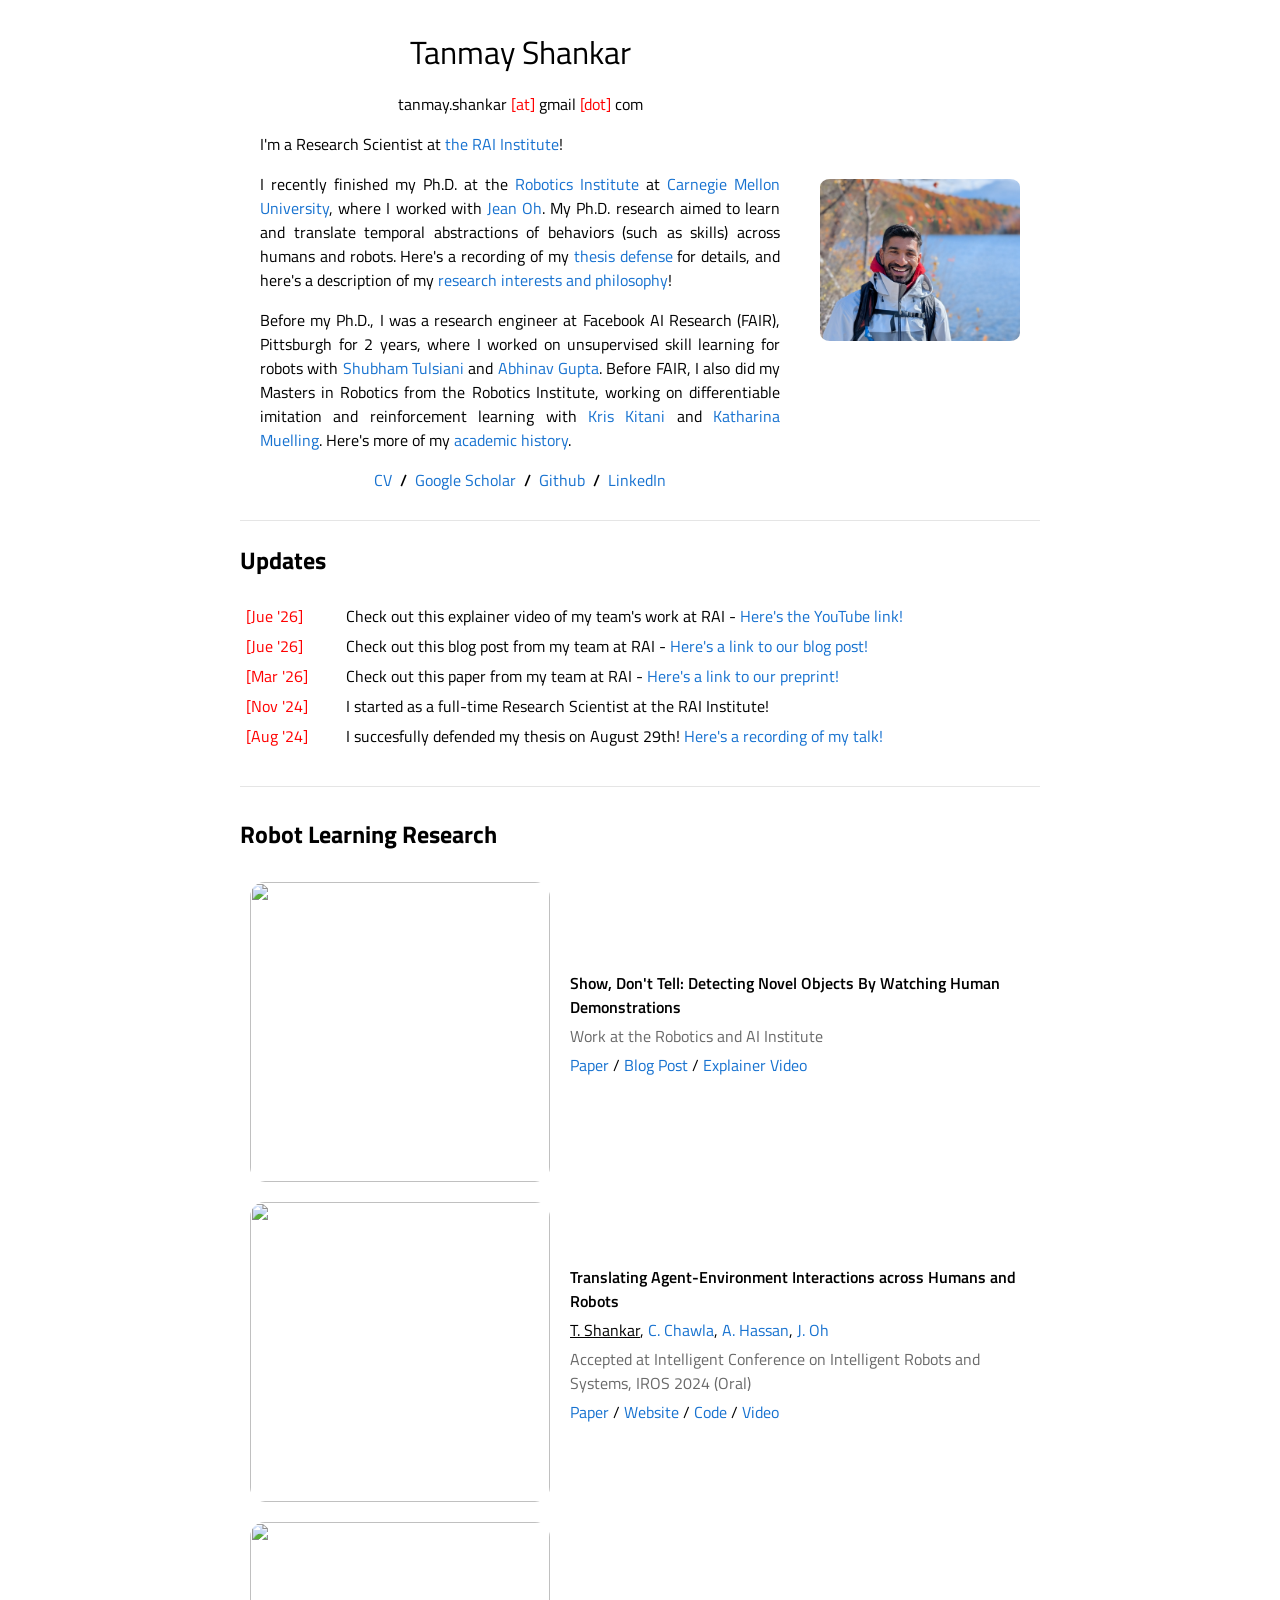
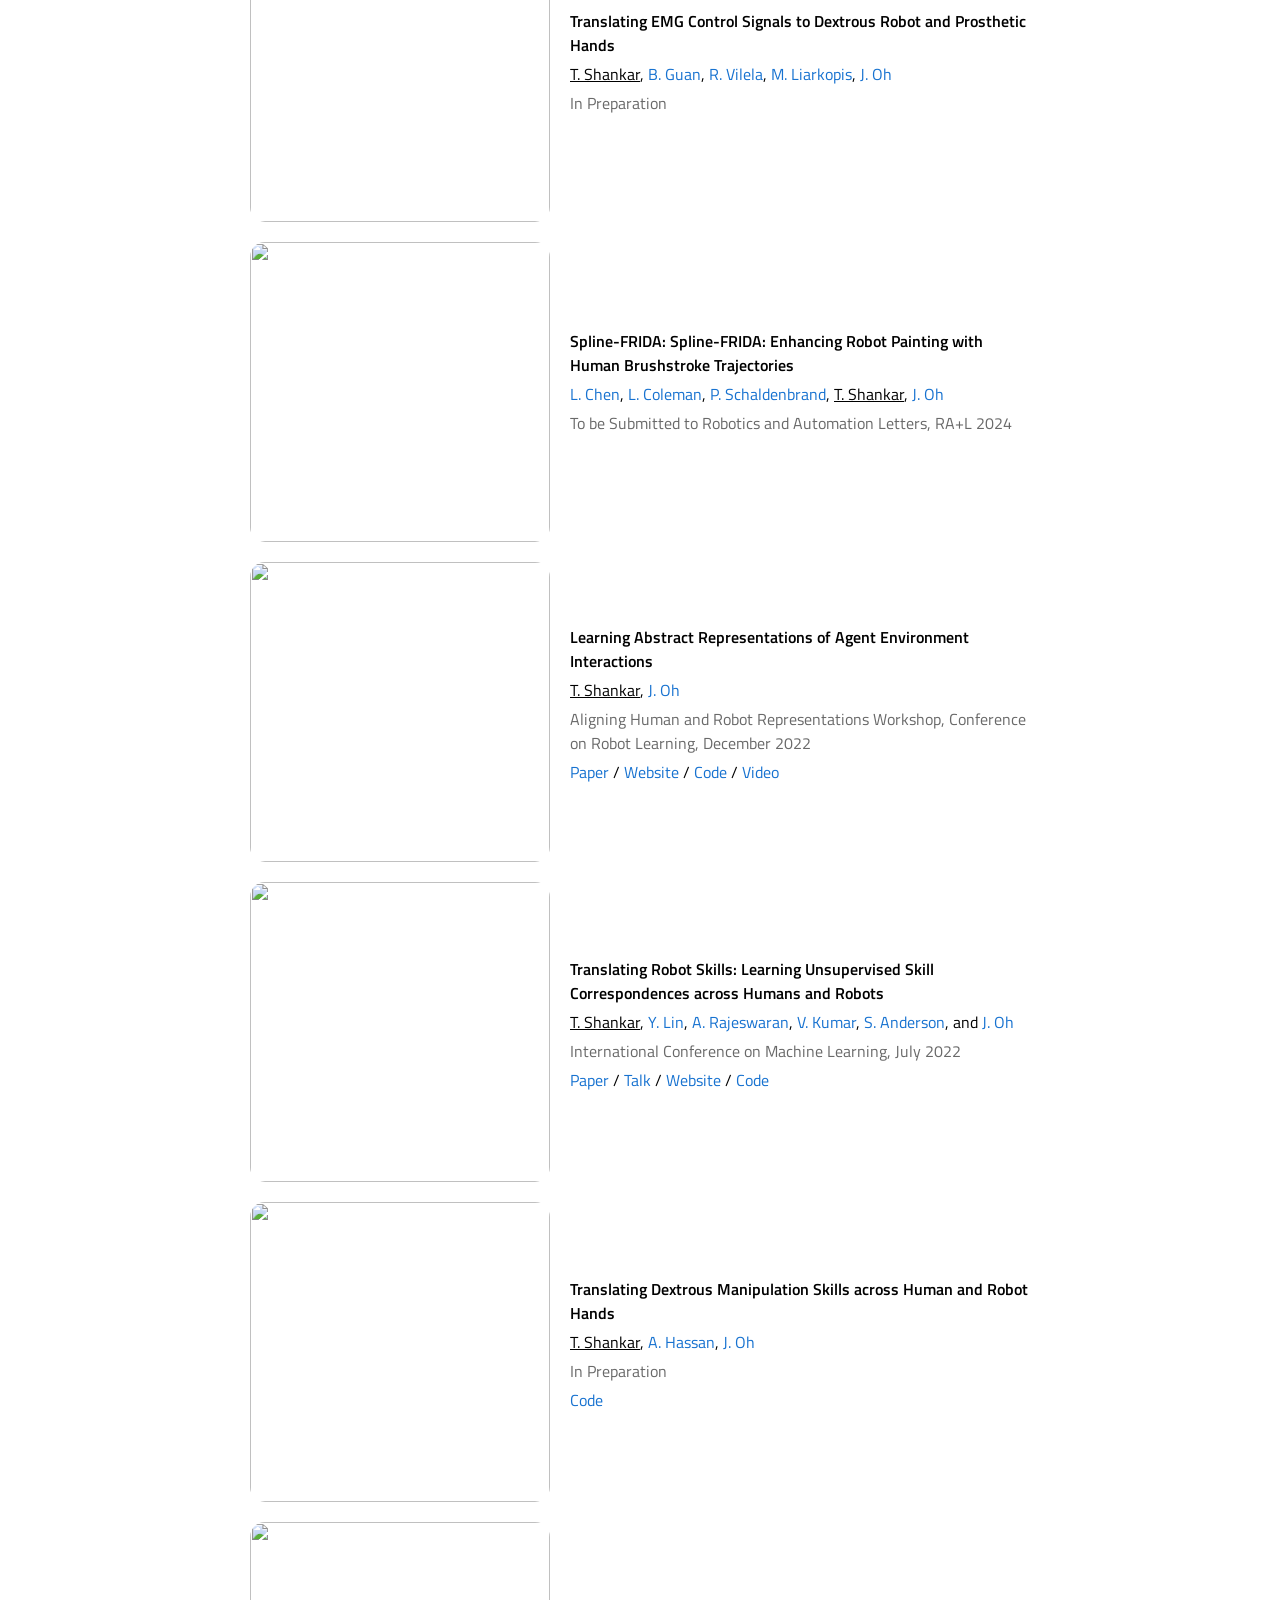
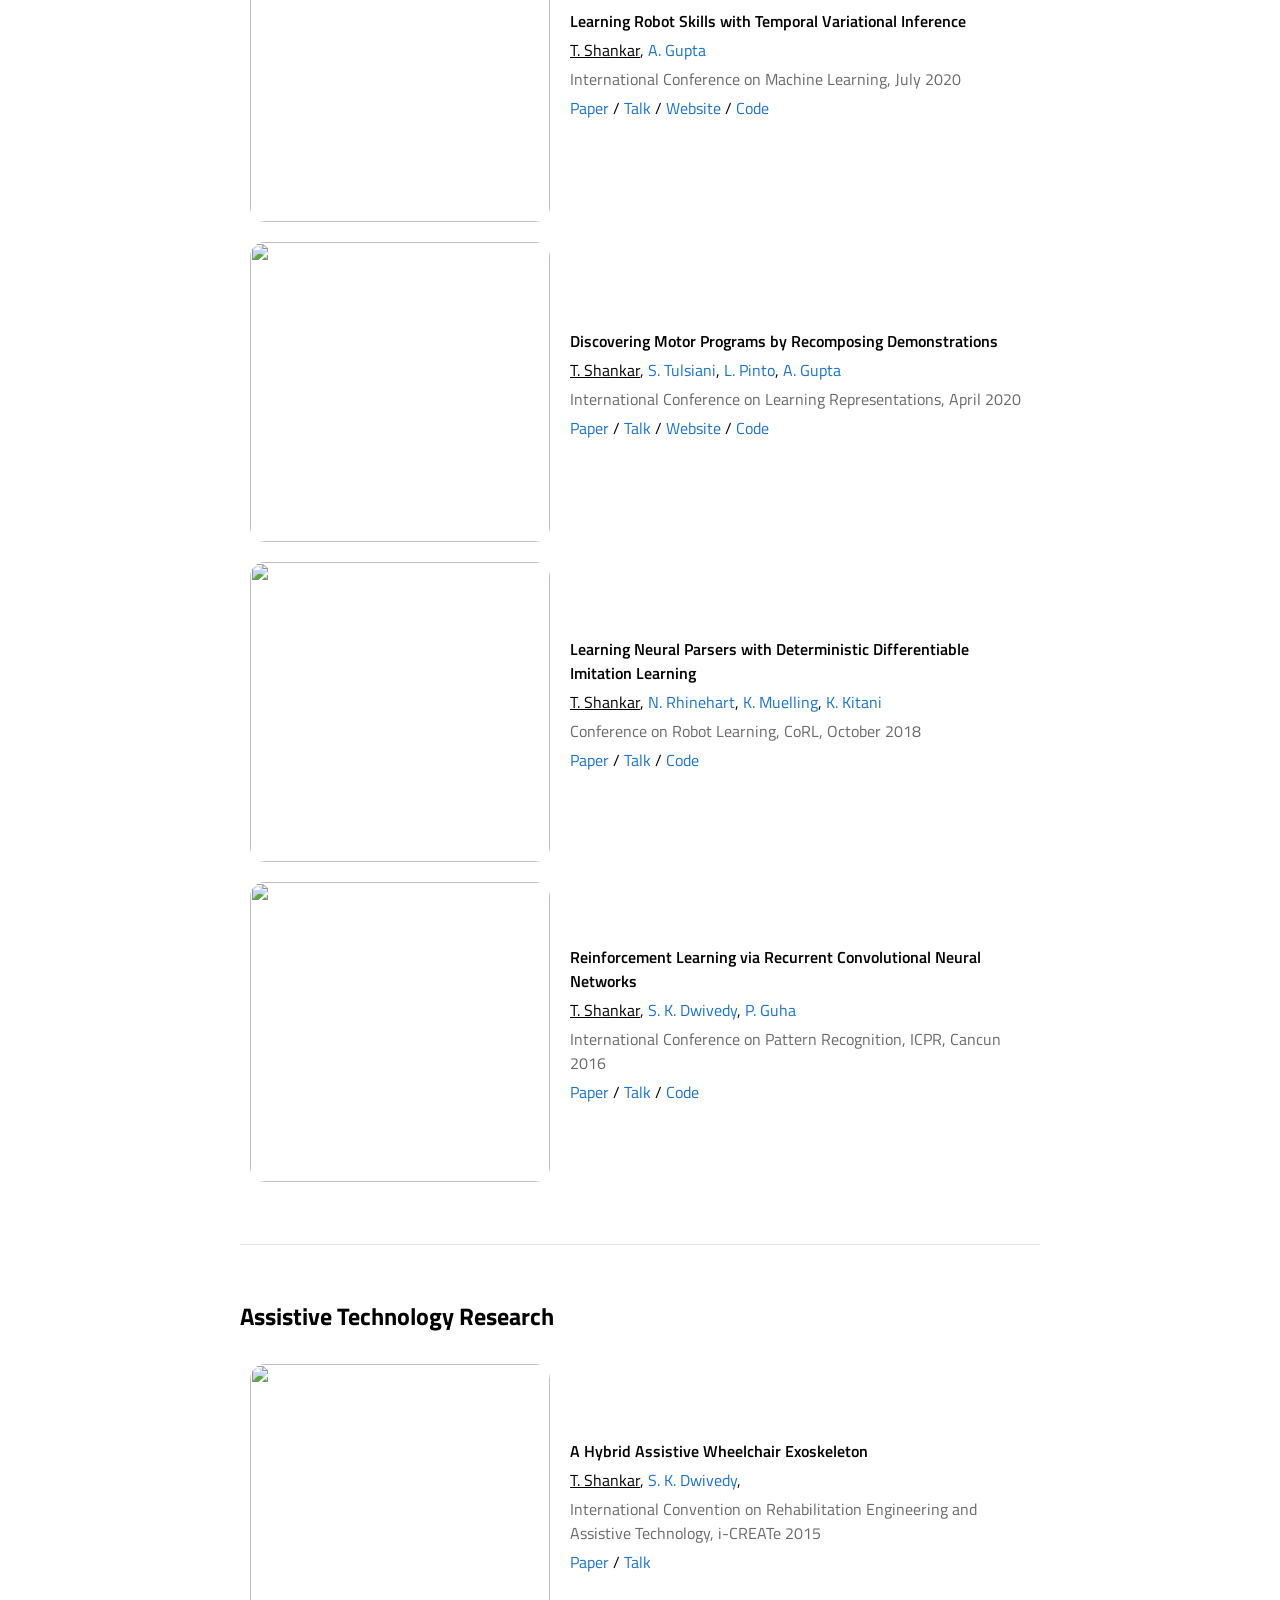
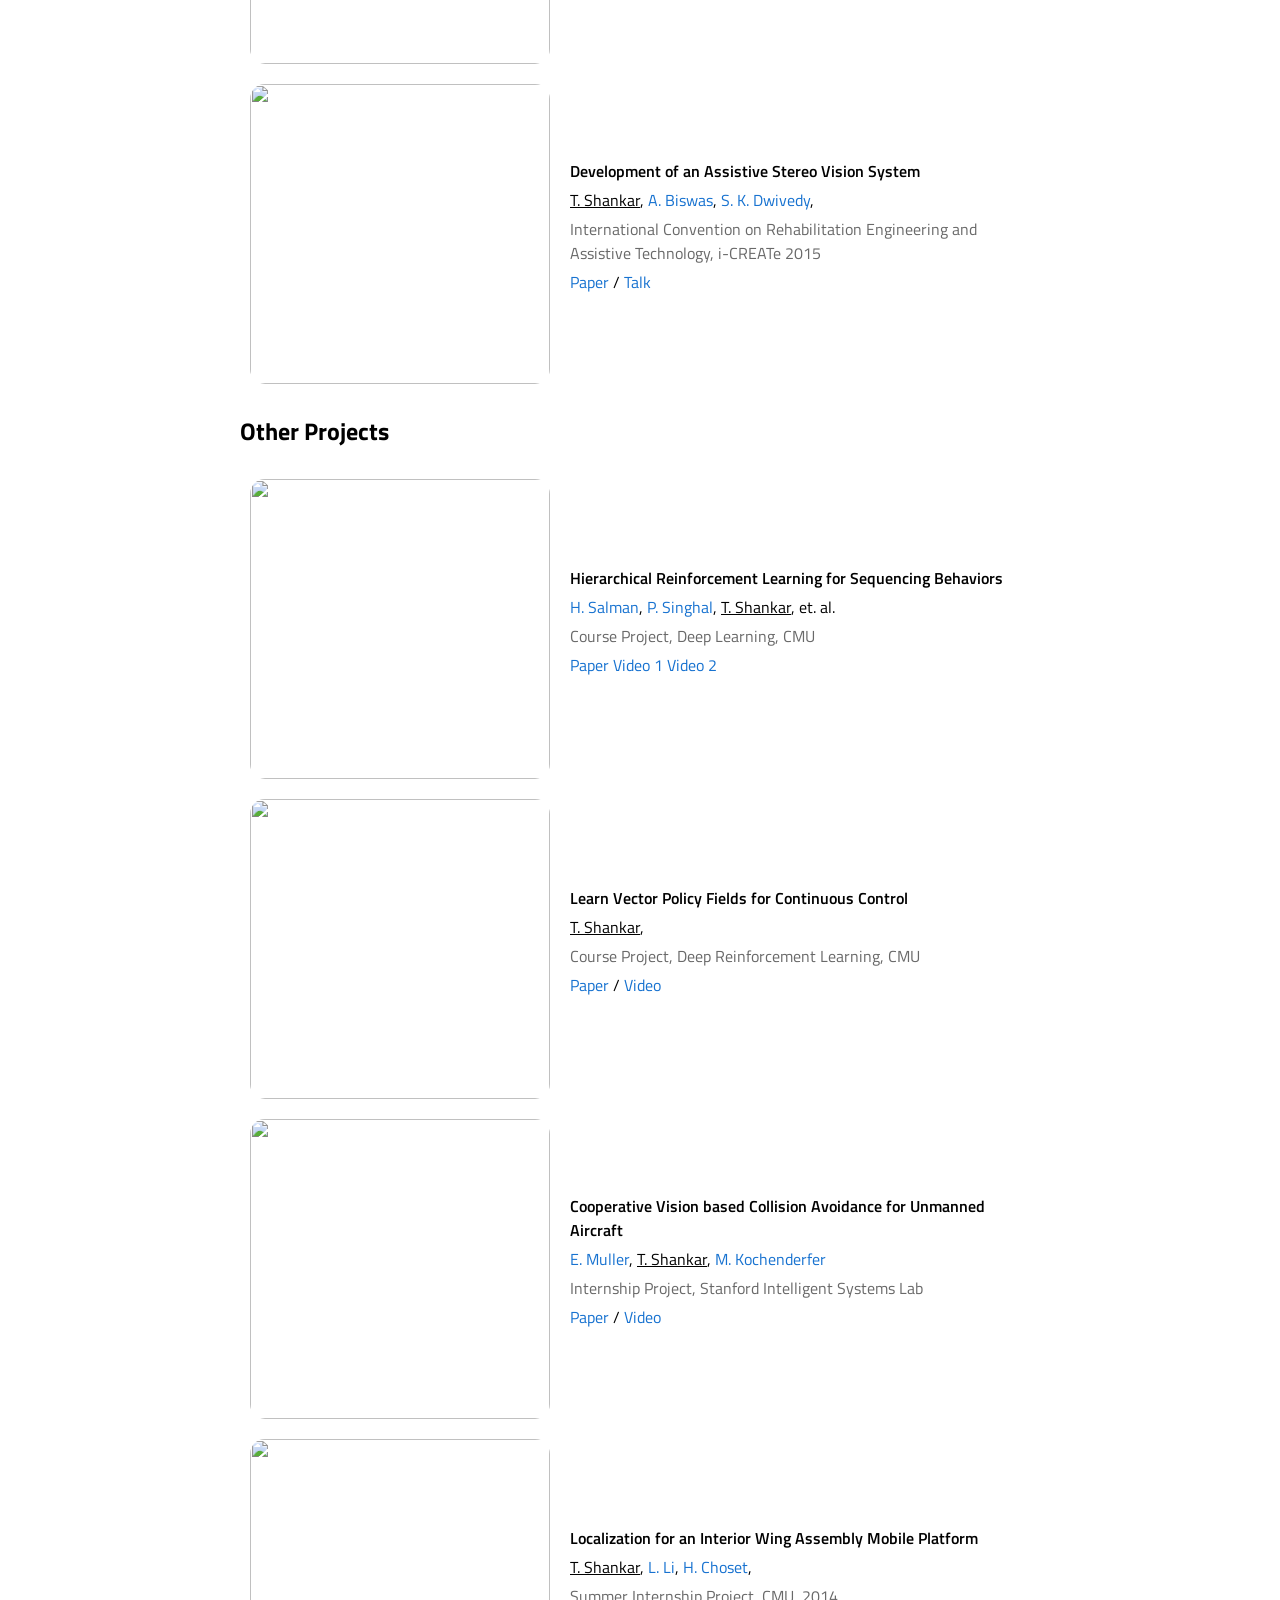
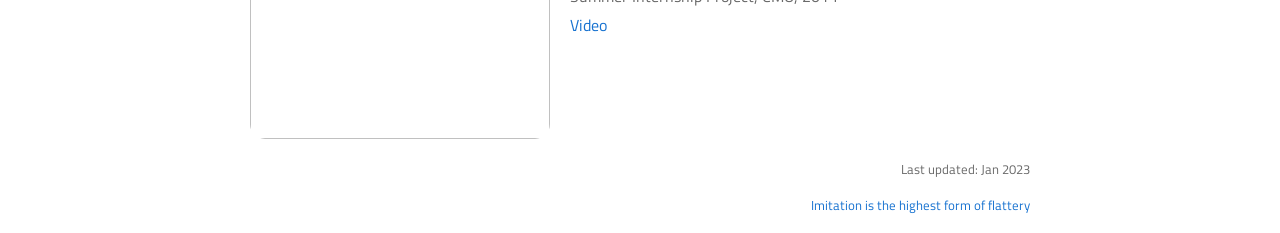
==== commit 58bb67fd: "Update index.html" ====
--- a/index.html
+++ b/index.html
@@ -264,11 +264,11 @@
 			</tr>												
 			<tr>
 				<td><p style="color:FF0000; display:inline;">[Jue '26] &nbsp</p></td>
-				<td>Check out the latest work from my team at RAI - <a href="https://rai-inst.com/resources/blog/show-dont-tell-detecting-novel-objects-by-watching-human-demonstrations/"> Here's a link to our blog post! </a> </td>
+				<td>Check out this blog post from my team at RAI - <a href="https://rai-inst.com/resources/blog/show-dont-tell-detecting-novel-objects-by-watching-human-demonstrations/"> Here's a link to our blog post! </a> </td>
 			</tr>								
 			<tr>
 				<td><p style="color:FF0000; display:inline;">[Mar '26] &nbsp</p></td>
-				<td>Check out the latest work from my team at RAI - <a href="https://arxiv.org/abs/2603.12751"> Here's a link to our preprint! </a> </td>
+				<td>Check out this paper from my team at RAI - <a href="https://arxiv.org/abs/2603.12751"> Here's a link to our preprint! </a> </td>
 			</tr>				
 			<tr>
 				<td><p style="color:FF0000; display:inline;">[Nov '24] &nbsp</p></td>
@@ -326,7 +326,7 @@
 						<font color=#696969> Work at the Robotics and AI Institute </font>													 
 						<div style="height:5px;font-size:1px;">&nbsp;</div> 
 					<a href="https://arxiv.org/pdf/2603.12751" target="_blank">Paper</a> /									
-					<a href="https://rai-inst.com/resources/blog/show-dont-tell-detecting-novel-objects-by-watching-human-demonstrations/" target="_blank">Blog Post</a> 
+					<a href="https://rai-inst.com/resources/blog/show-dont-tell-detecting-novel-objects-by-watching-human-demonstrations/" target="_blank">Blog Post</a> /
 					<a hred="https://www.youtube.com/watch?v=gj4p0pc6KWc" target="_blank">Explainer Video</a>
 					<div style="height:15px;font-size:1px;">&nbsp;</div>
 				</div>
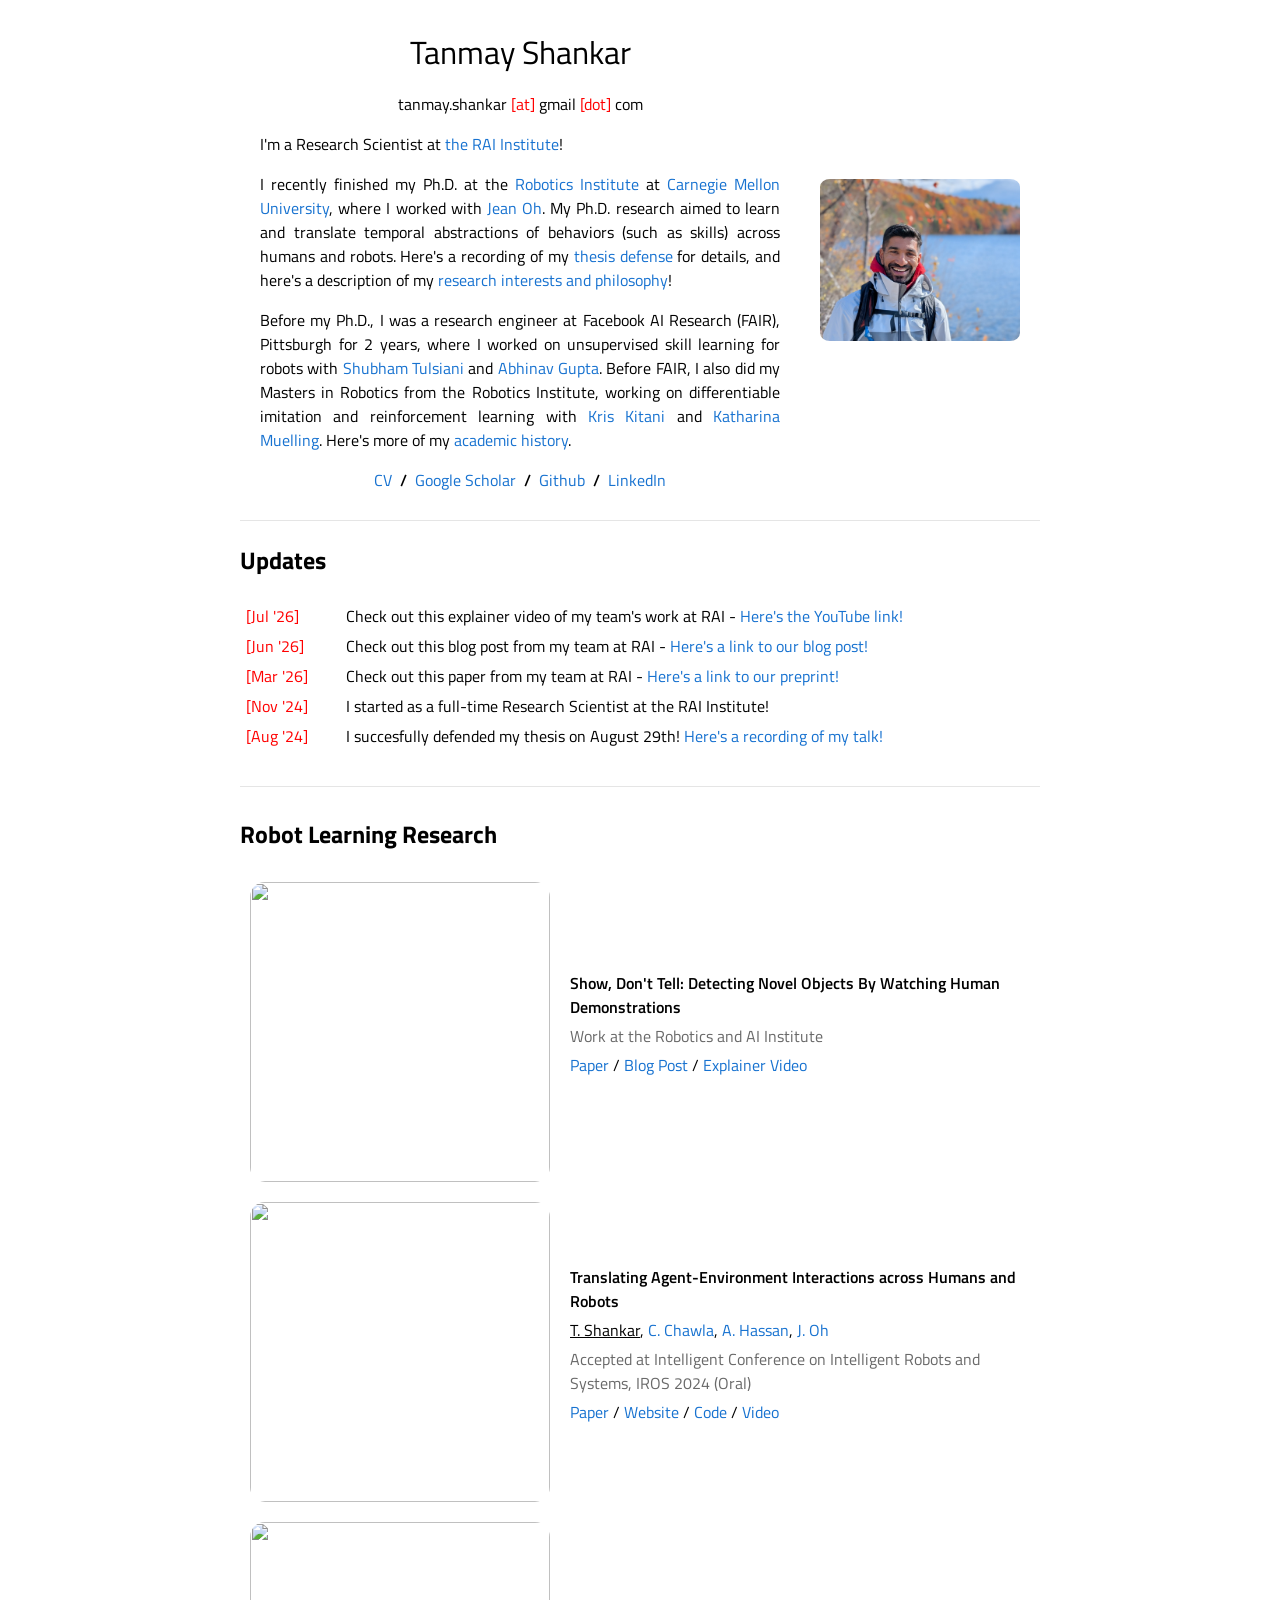
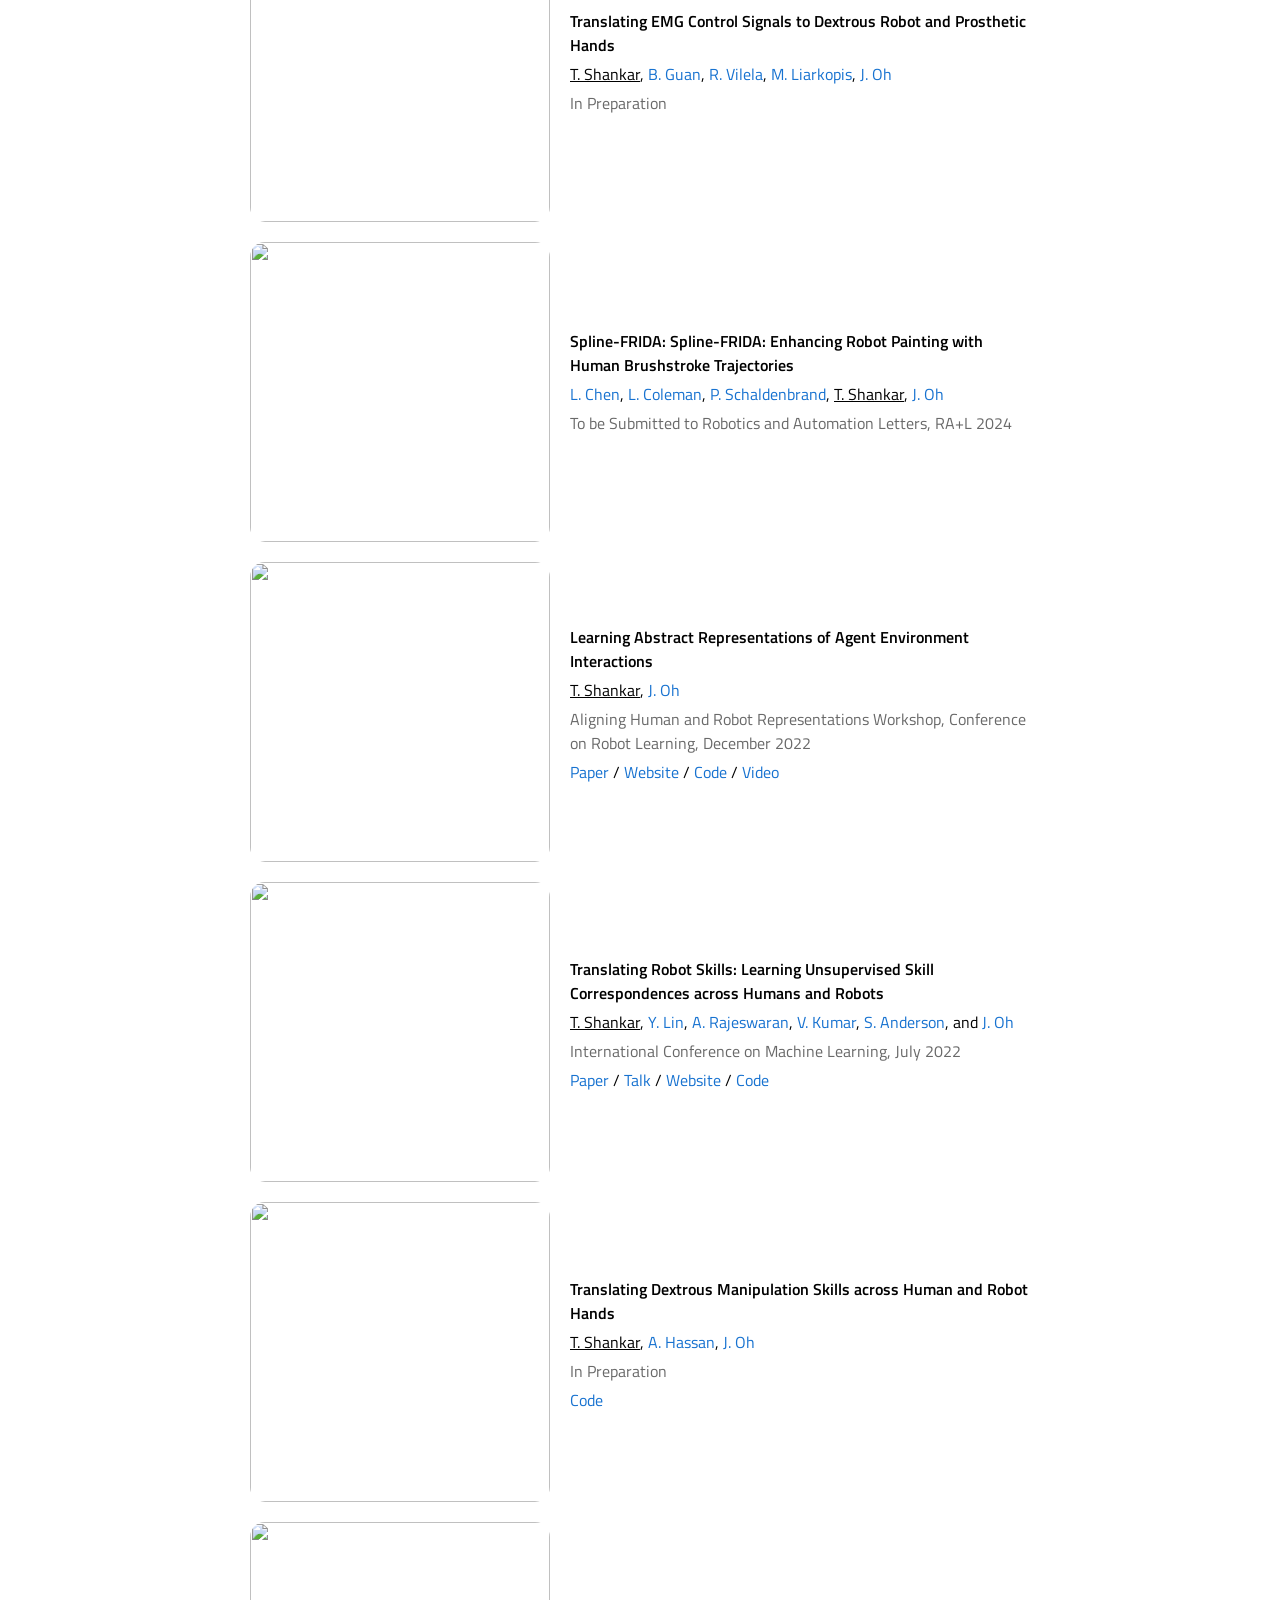
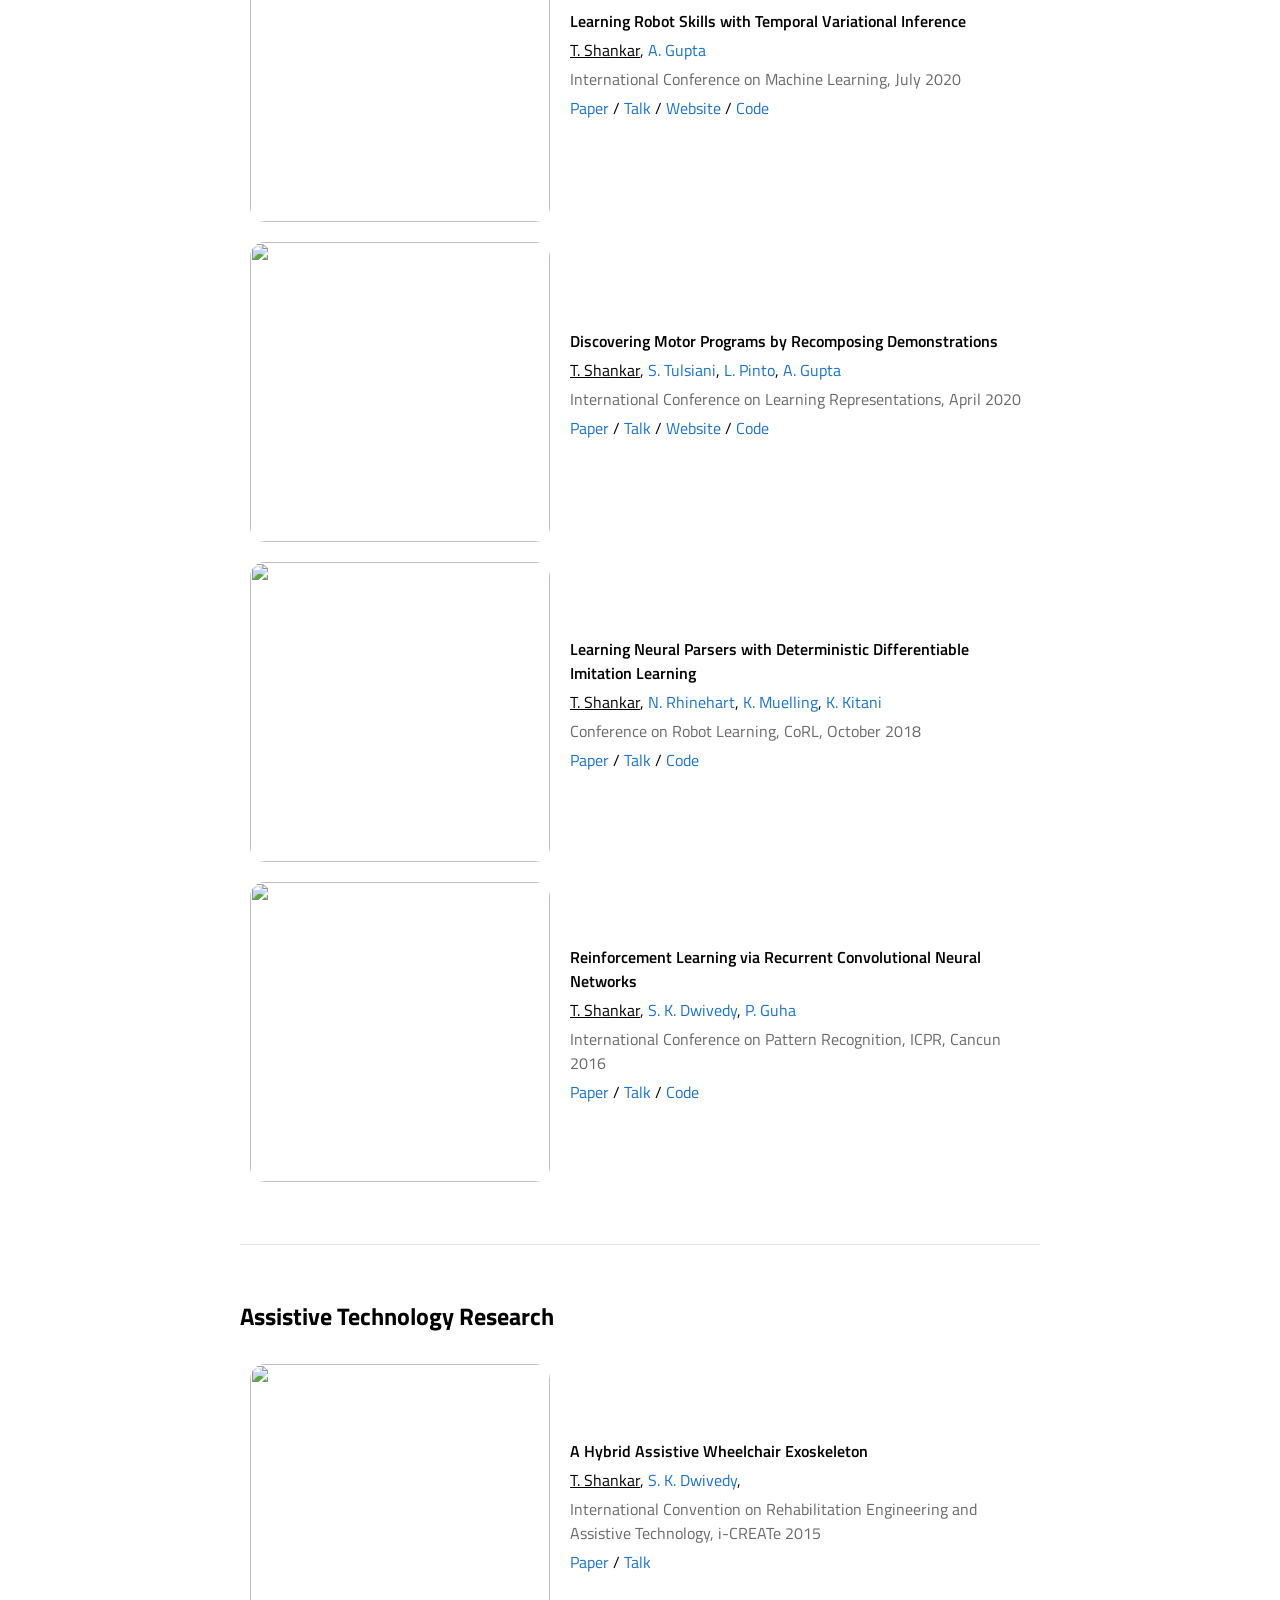
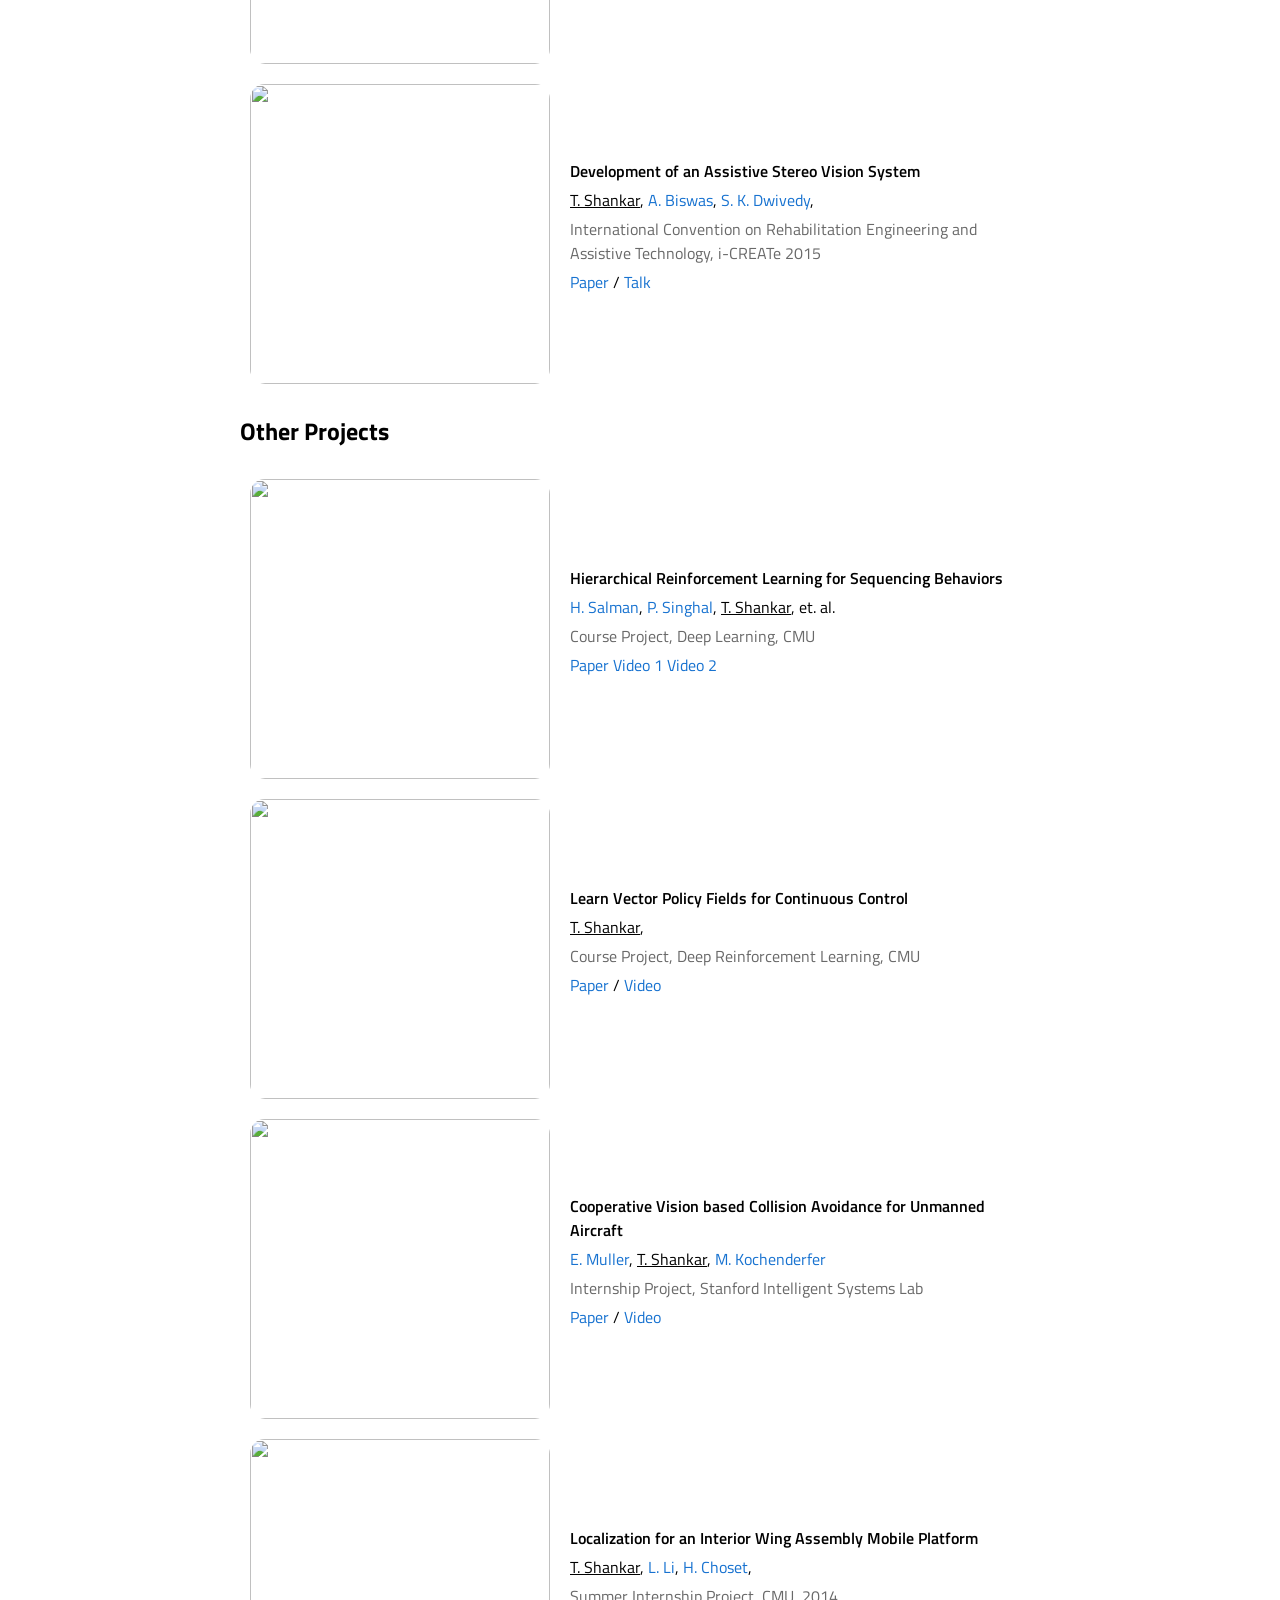
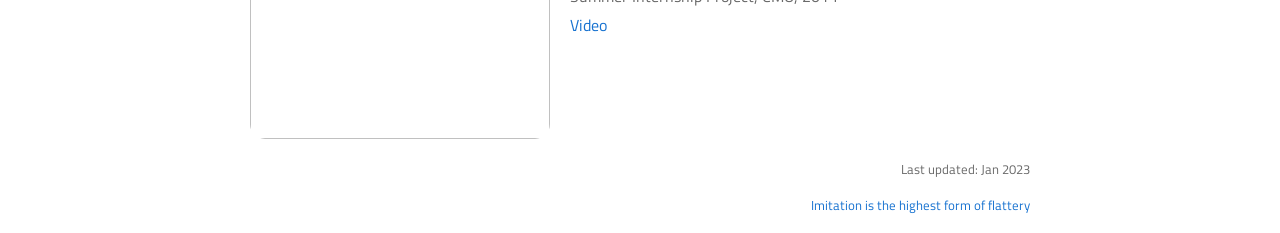
==== commit beaf0215: "Update index.html" ====
--- a/index.html
+++ b/index.html
@@ -259,11 +259,11 @@
 			</colgroup>
 			<tbody>
 			<tr>
-				<td><p style="color:FF0000; display:inline;">[Jue '26] &nbsp</p></td>
+				<td><p style="color:FF0000; display:inline;">[Jul '26] &nbsp</p></td>
 				<td>Check out this explainer video of my team's work at RAI - <a href="https://www.youtube.com/watch?v=gj4p0pc6KWc"> Here's the YouTube link! </a> </td>
 			</tr>												
 			<tr>
-				<td><p style="color:FF0000; display:inline;">[Jue '26] &nbsp</p></td>
+				<td><p style="color:FF0000; display:inline;">[Jun '26] &nbsp</p></td>
 				<td>Check out this blog post from my team at RAI - <a href="https://rai-inst.com/resources/blog/show-dont-tell-detecting-novel-objects-by-watching-human-demonstrations/"> Here's a link to our blog post! </a> </td>
 			</tr>								
 			<tr>
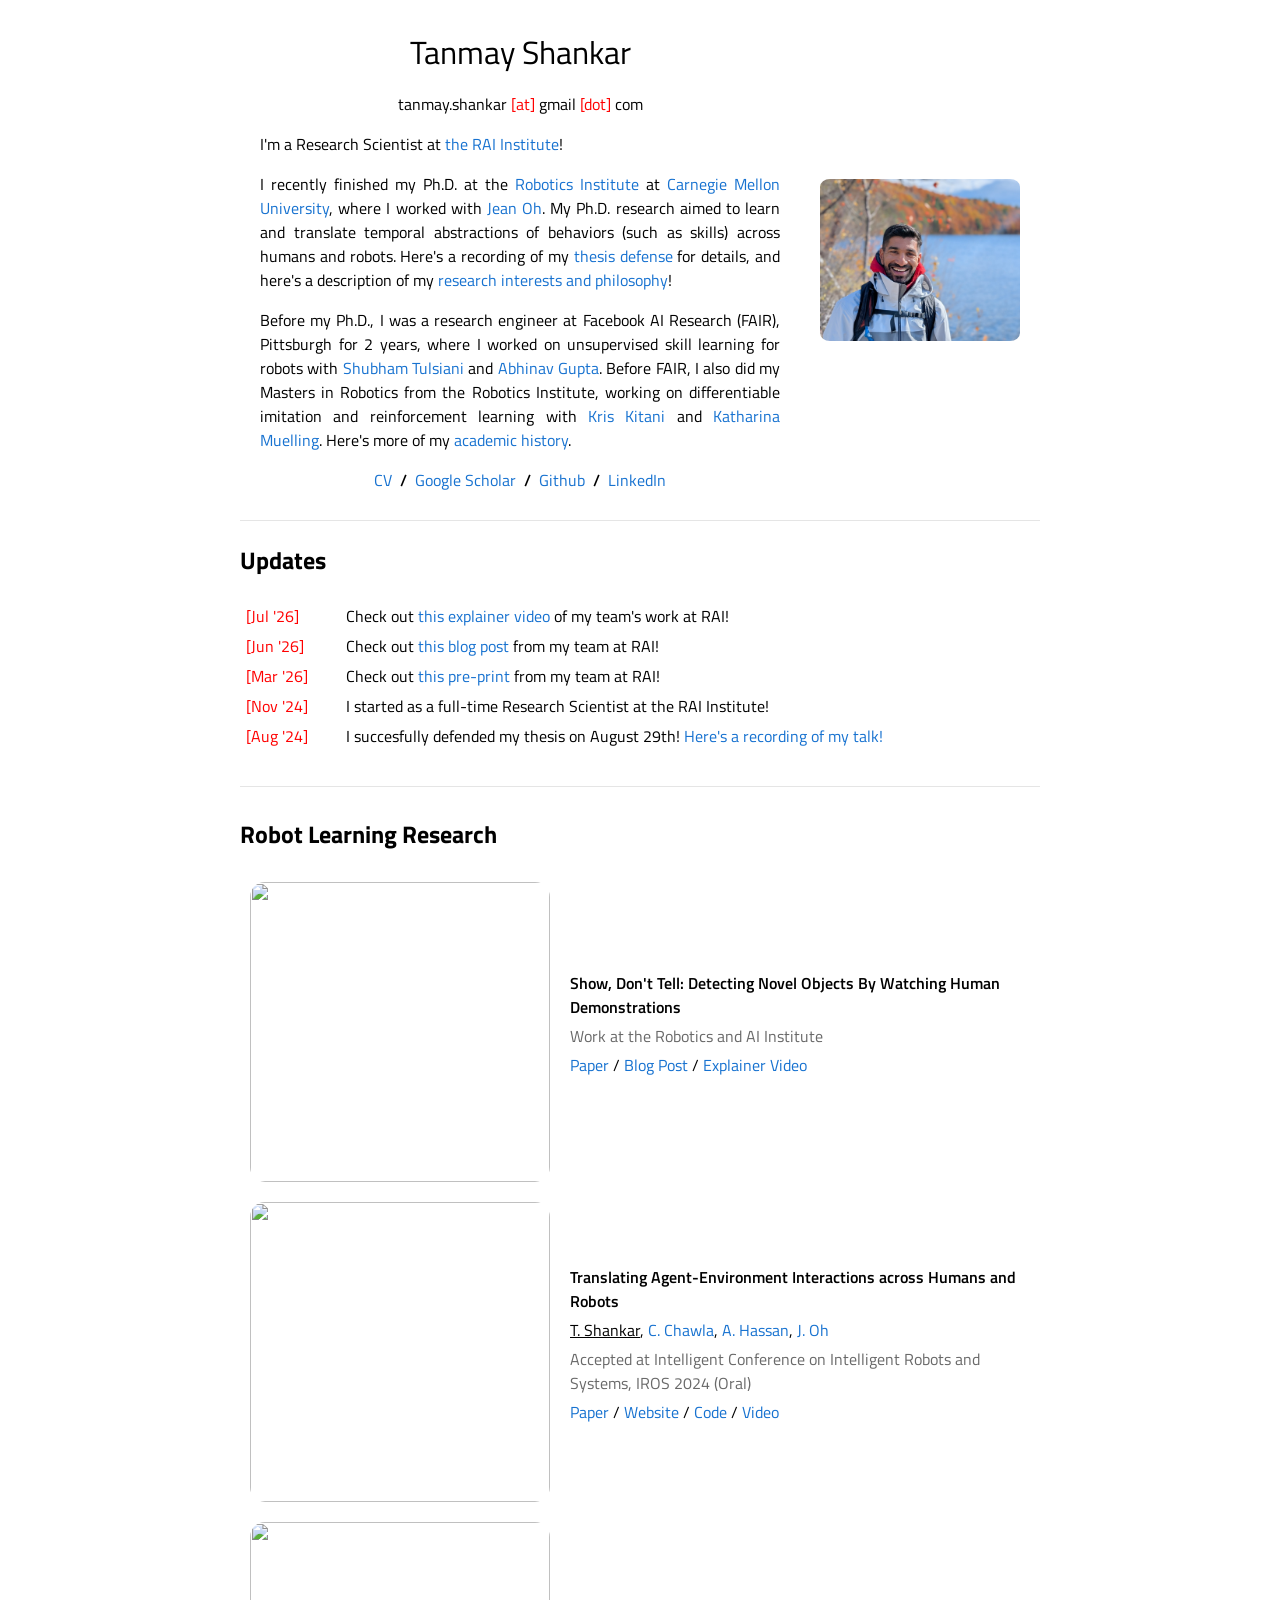
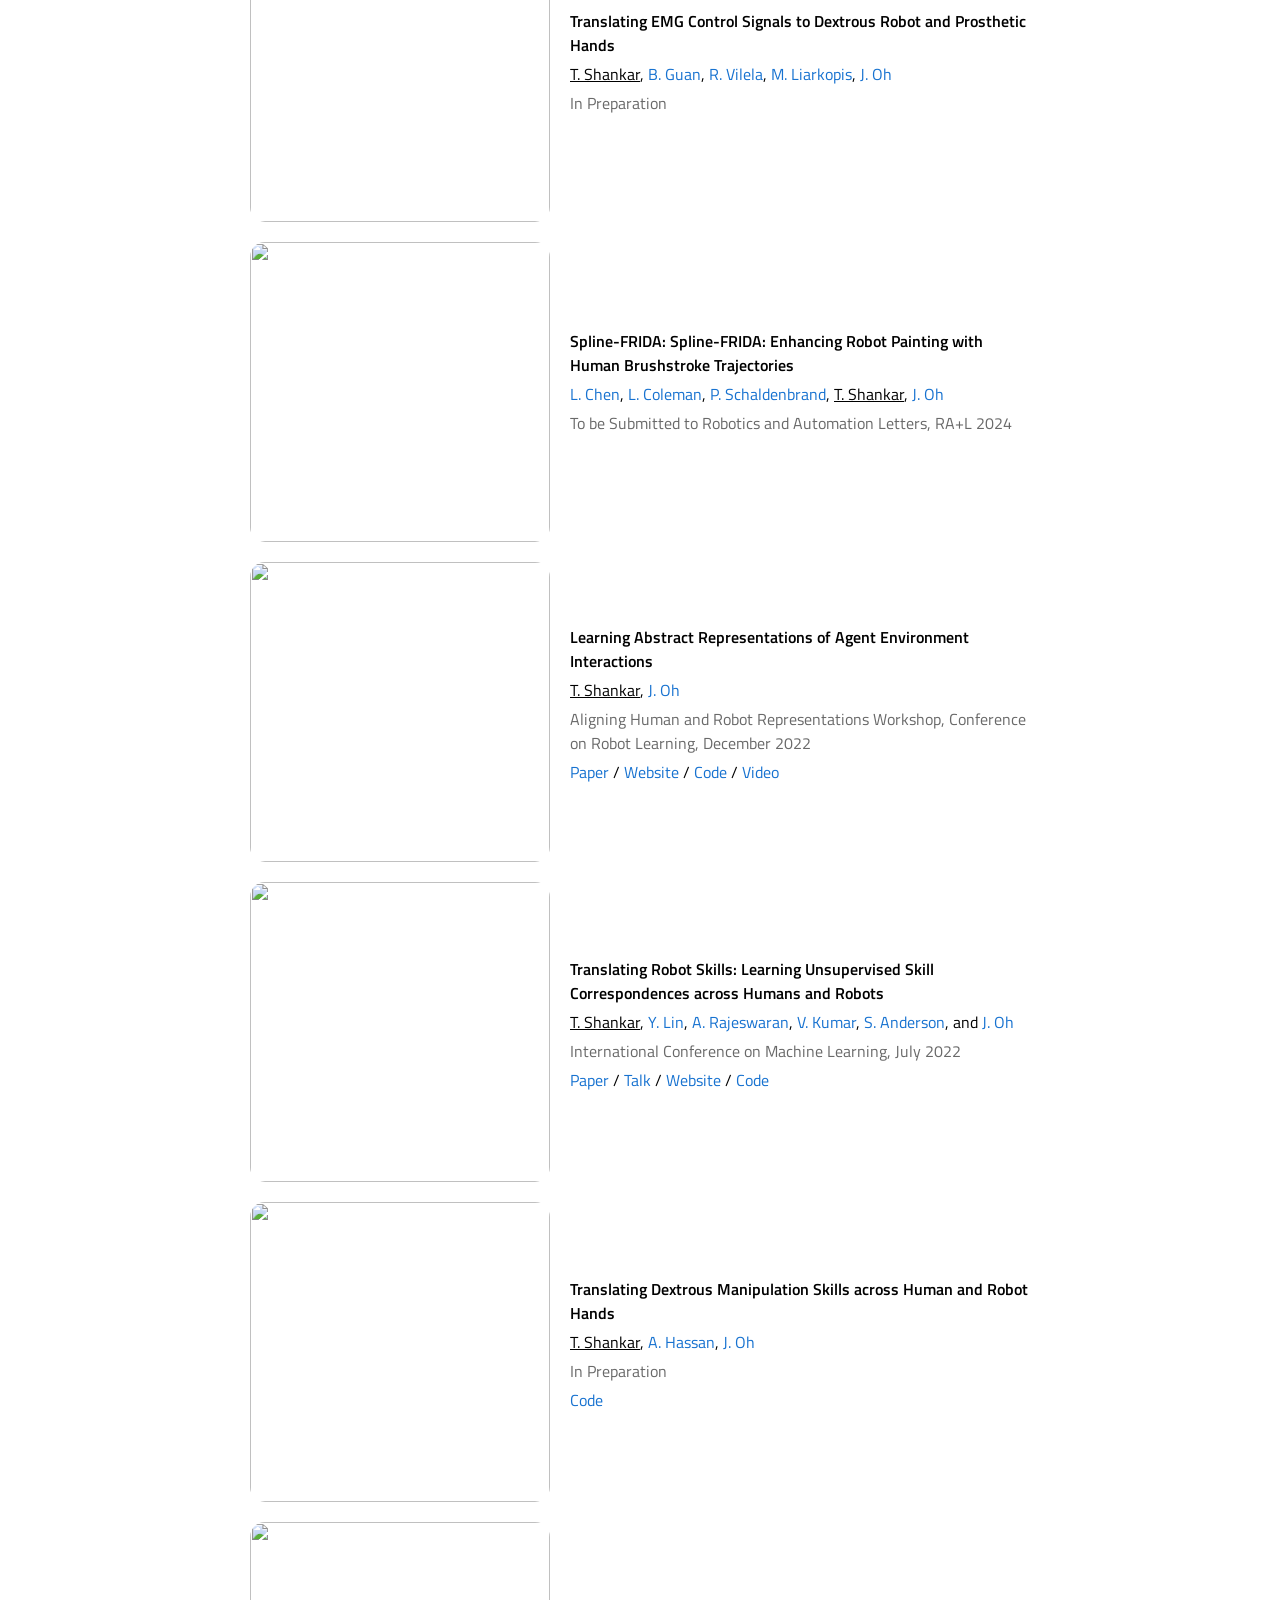
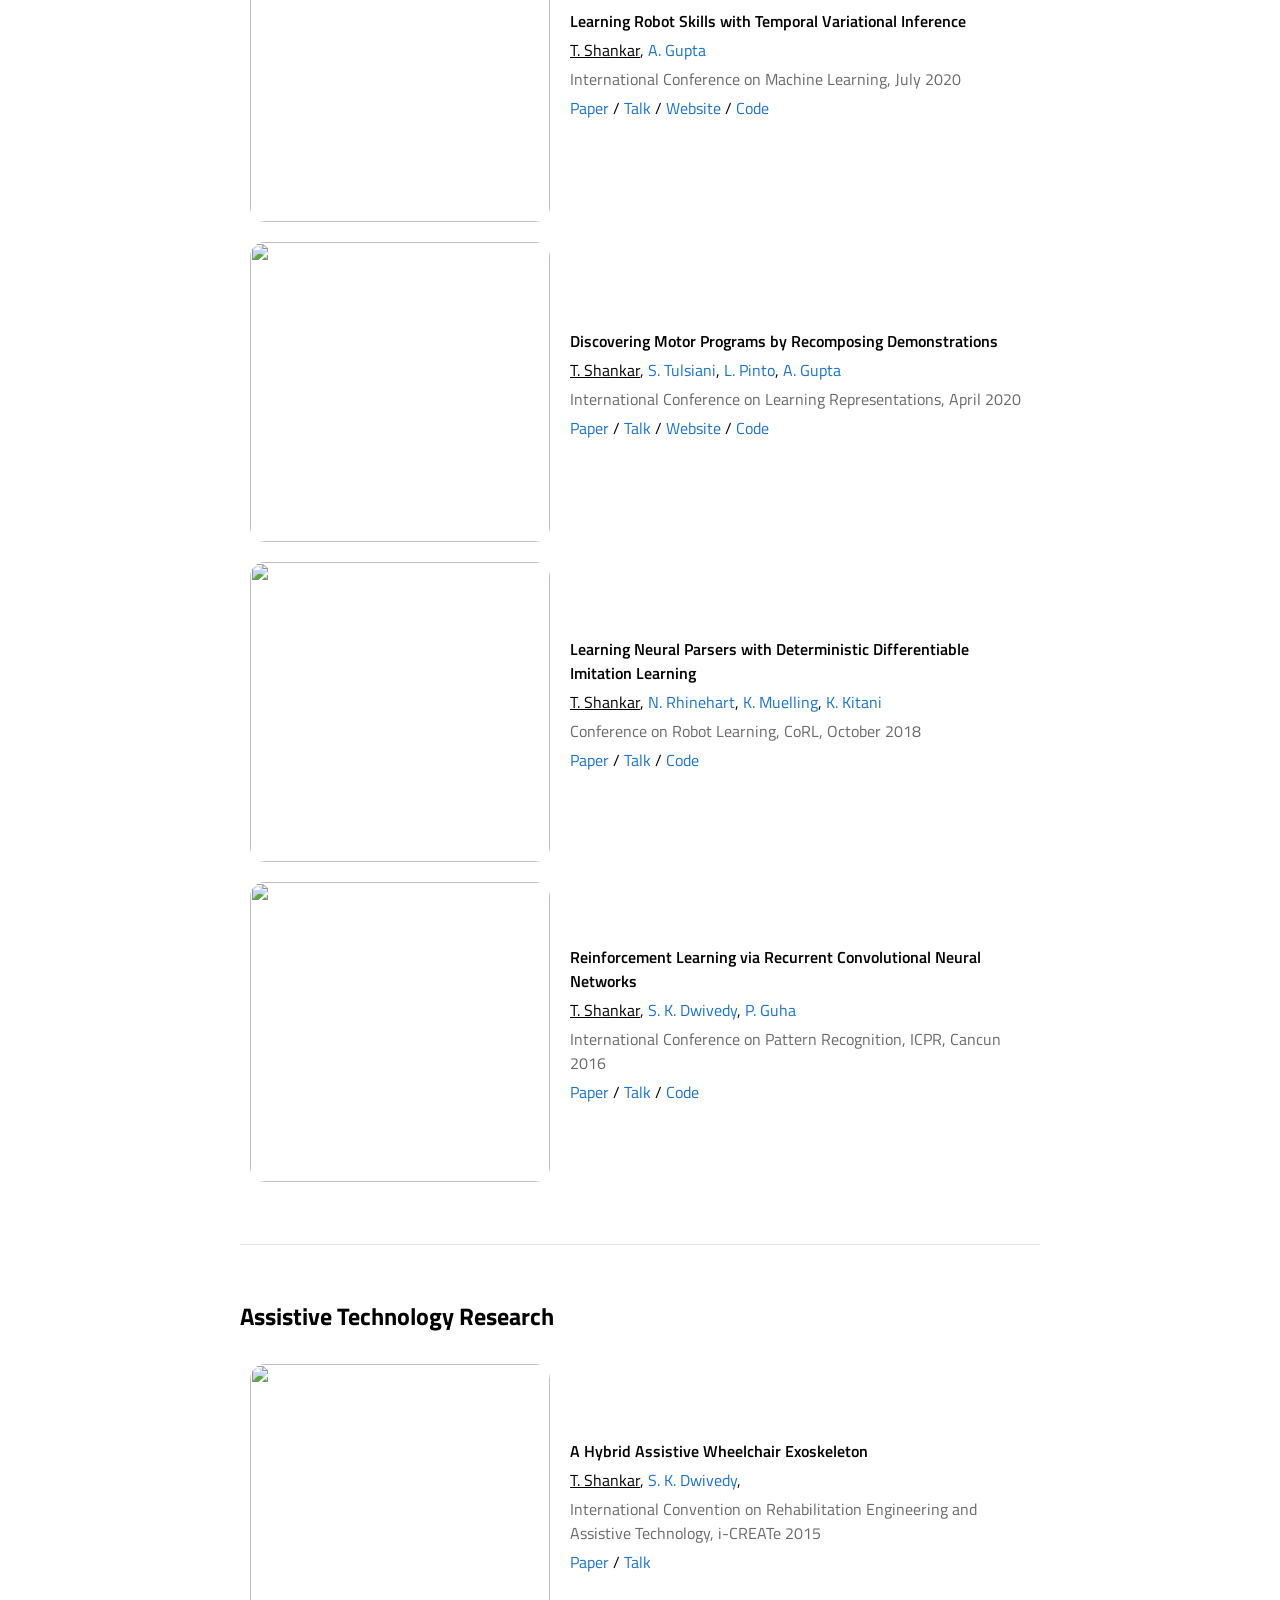
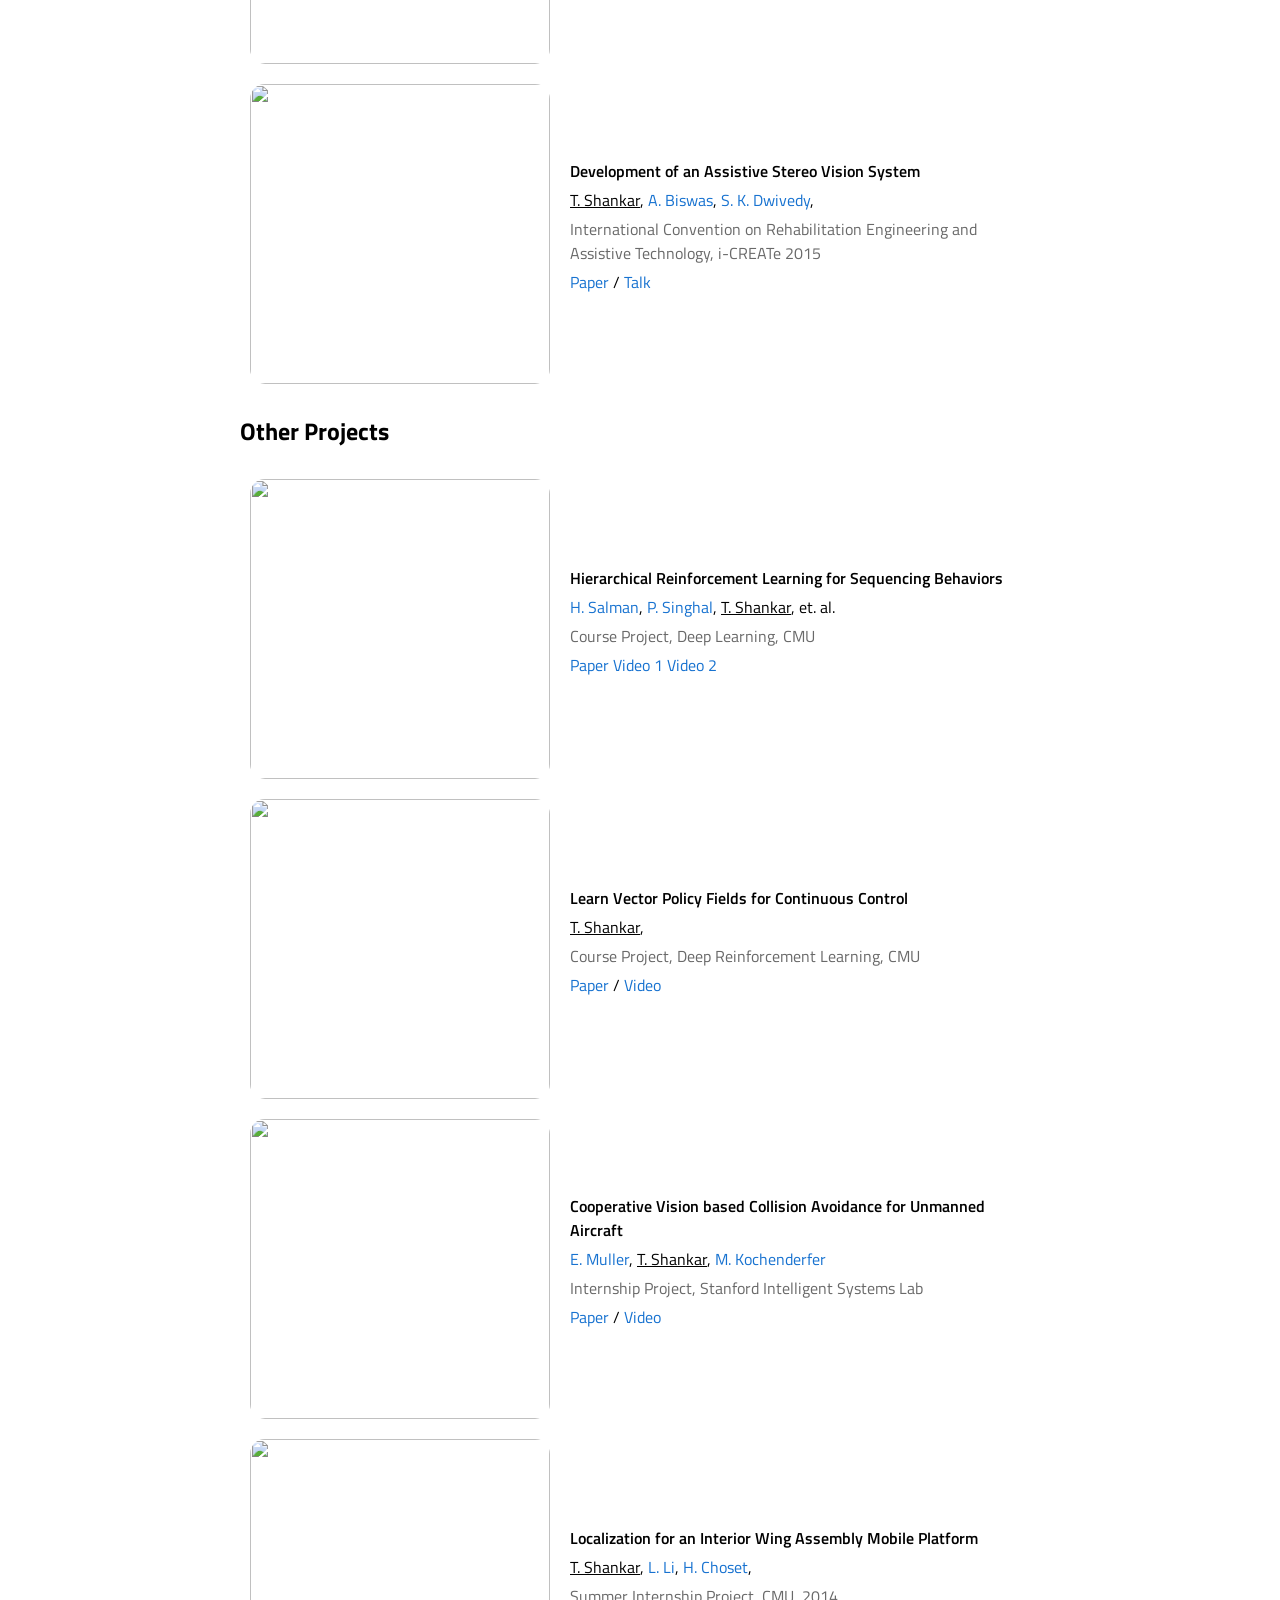
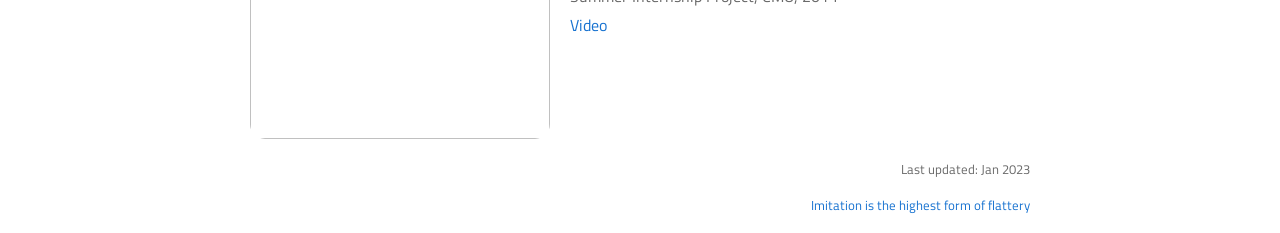
==== commit 078659d3: "Update index.html" ====
--- a/index.html
+++ b/index.html
@@ -260,15 +260,15 @@
 			<tbody>
 			<tr>
 				<td><p style="color:FF0000; display:inline;">[Jul '26] &nbsp</p></td>
-				<td>Check out this explainer video of my team's work at RAI - <a href="https://www.youtube.com/watch?v=gj4p0pc6KWc"> Here's the YouTube link! </a> </td>
+				<td>Check out <a href="https://www.youtube.com/watch?v=gj4p0pc6KWc"> this explainer video </a> of my team's work at RAI! </td>
 			</tr>												
 			<tr>
 				<td><p style="color:FF0000; display:inline;">[Jun '26] &nbsp</p></td>
-				<td>Check out this blog post from my team at RAI - <a href="https://rai-inst.com/resources/blog/show-dont-tell-detecting-novel-objects-by-watching-human-demonstrations/"> Here's a link to our blog post! </a> </td>
+				<td>Check out <a href="https://rai-inst.com/resources/blog/show-dont-tell-detecting-novel-objects-by-watching-human-demonstrations/"> this blog post </a> from my team at RAI!</td>
 			</tr>								
 			<tr>
 				<td><p style="color:FF0000; display:inline;">[Mar '26] &nbsp</p></td>
-				<td>Check out this paper from my team at RAI - <a href="https://arxiv.org/abs/2603.12751"> Here's a link to our preprint! </a> </td>
+				<td>Check out <a href="https://arxiv.org/abs/2603.12751"> this pre-print </a> from my team at RAI! </td>
 			</tr>				
 			<tr>
 				<td><p style="color:FF0000; display:inline;">[Nov '24] &nbsp</p></td>
@@ -326,8 +326,8 @@
 						<font color=#696969> Work at the Robotics and AI Institute </font>													 
 						<div style="height:5px;font-size:1px;">&nbsp;</div> 
 					<a href="https://arxiv.org/pdf/2603.12751" target="_blank">Paper</a> /									
-					<a href="https://rai-inst.com/resources/blog/show-dont-tell-detecting-novel-objects-by-watching-human-demonstrations/" target="_blank">Blog Post</a> /
-					<a hred="https://www.youtube.com/watch?v=gj4p0pc6KWc" target="_blank">Explainer Video</a>
+					<a href="https://rai-inst.com/resources/blog/show-dont-tell-detecting-novel-objects-by-watching-human-demonstrations/" target="_blank">Blog Post</a> /					
+					<a href="https://www.youtube.com/watch?v=gj4p0pc6KWc" target="_blank">Explainer Video</a>
 					<div style="height:15px;font-size:1px;">&nbsp;</div>
 				</div>
 				<div id="detail">
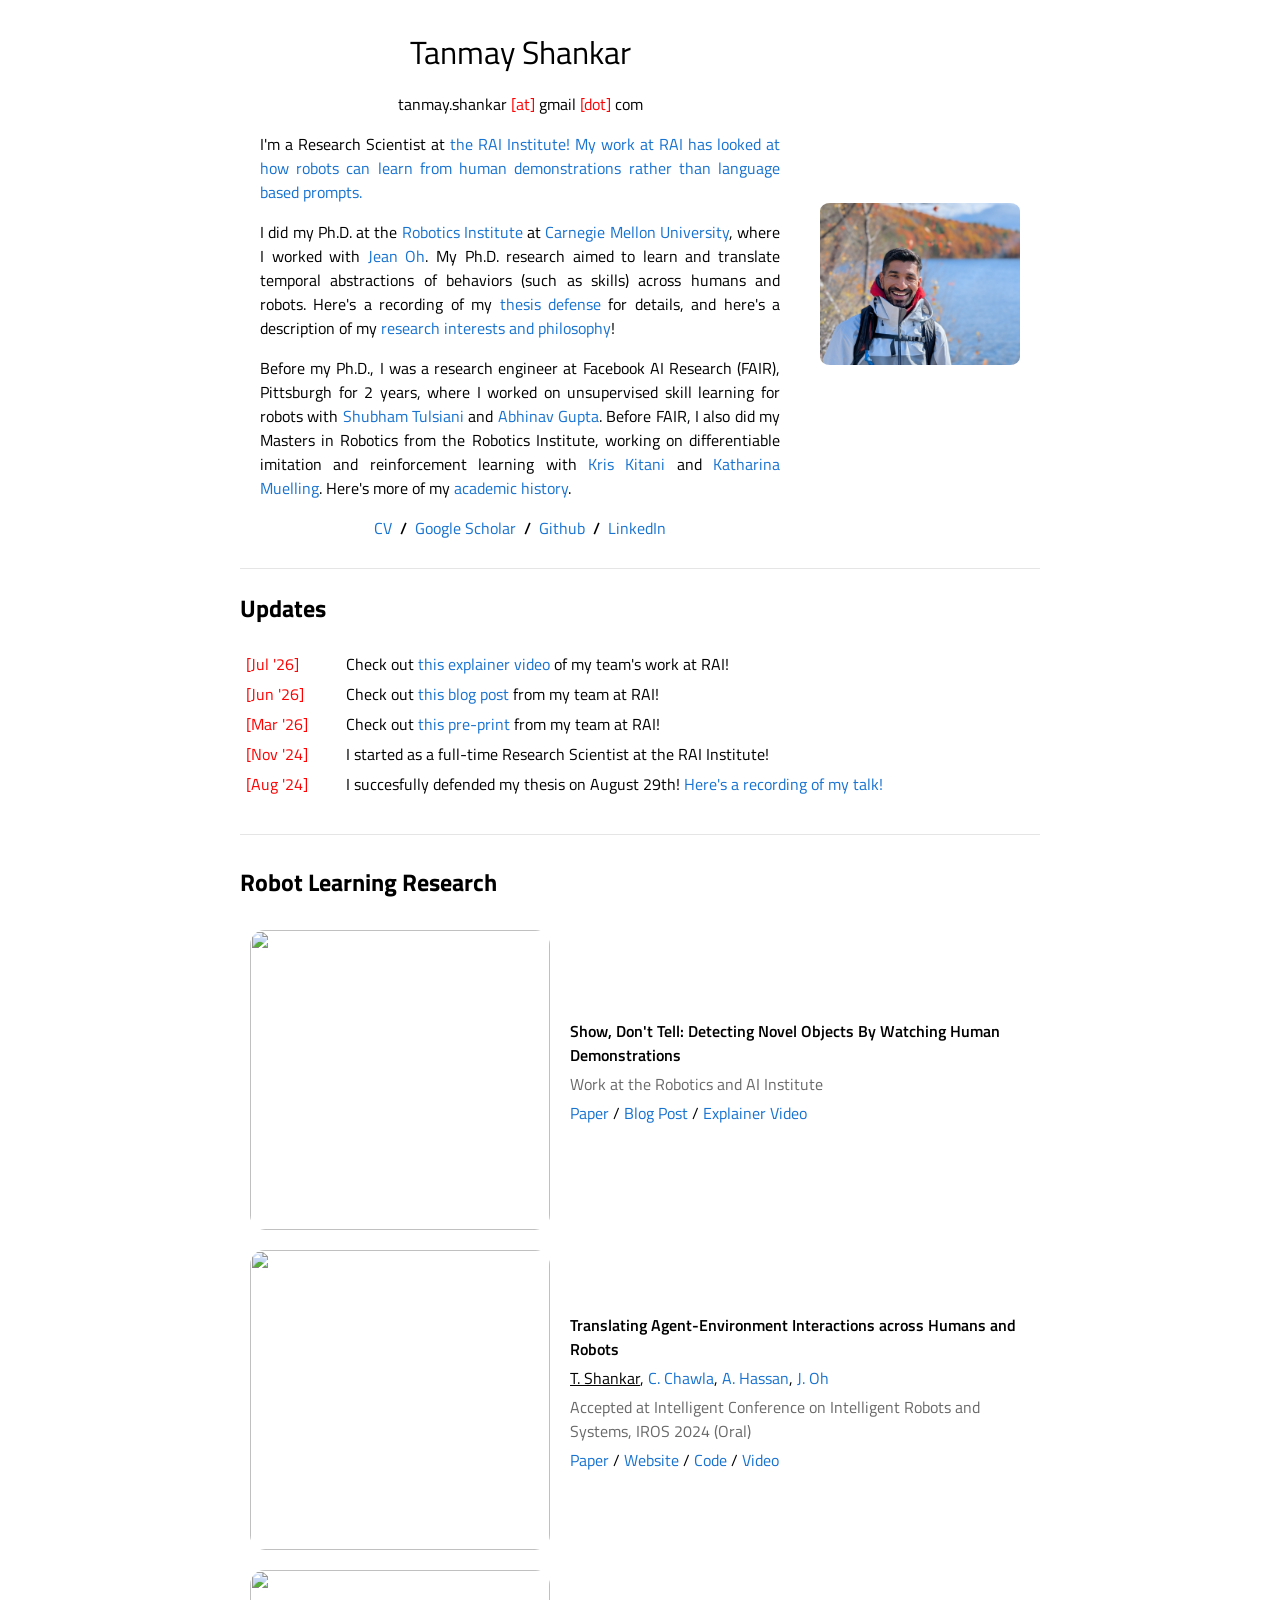
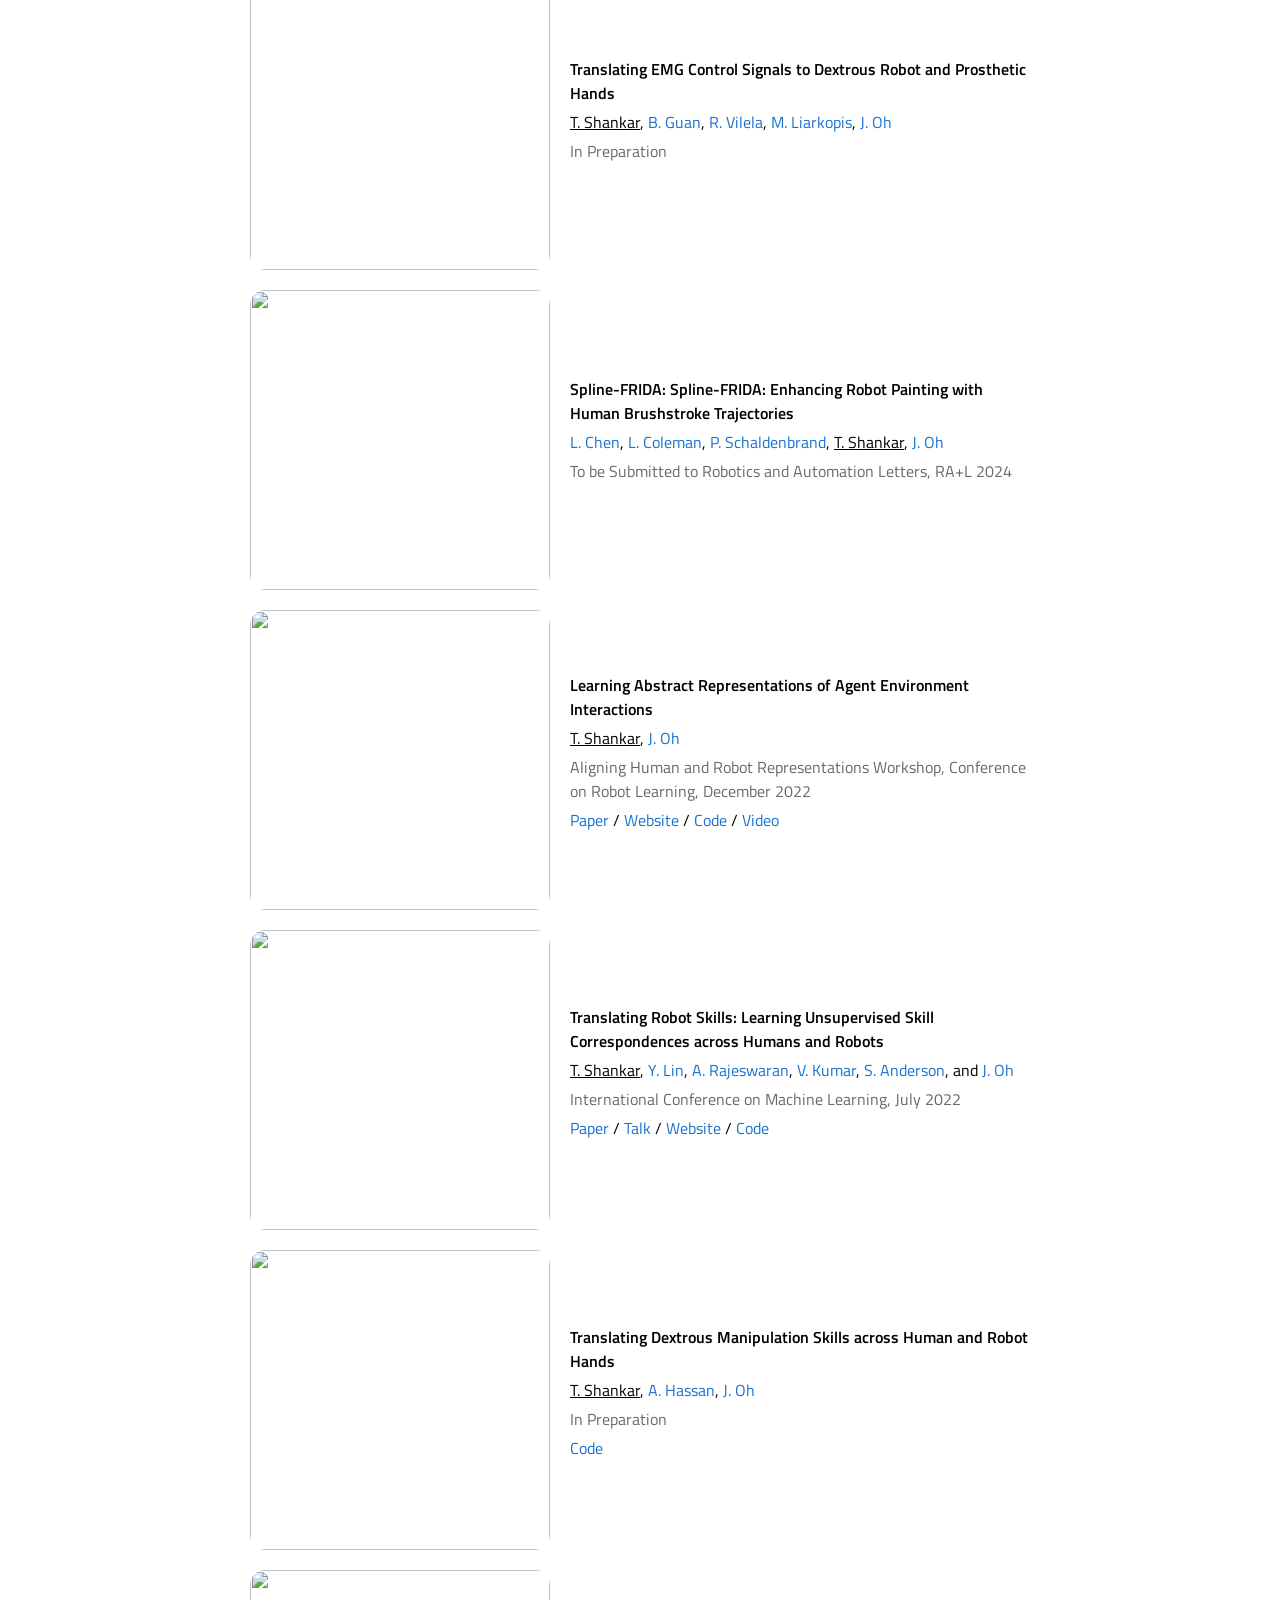
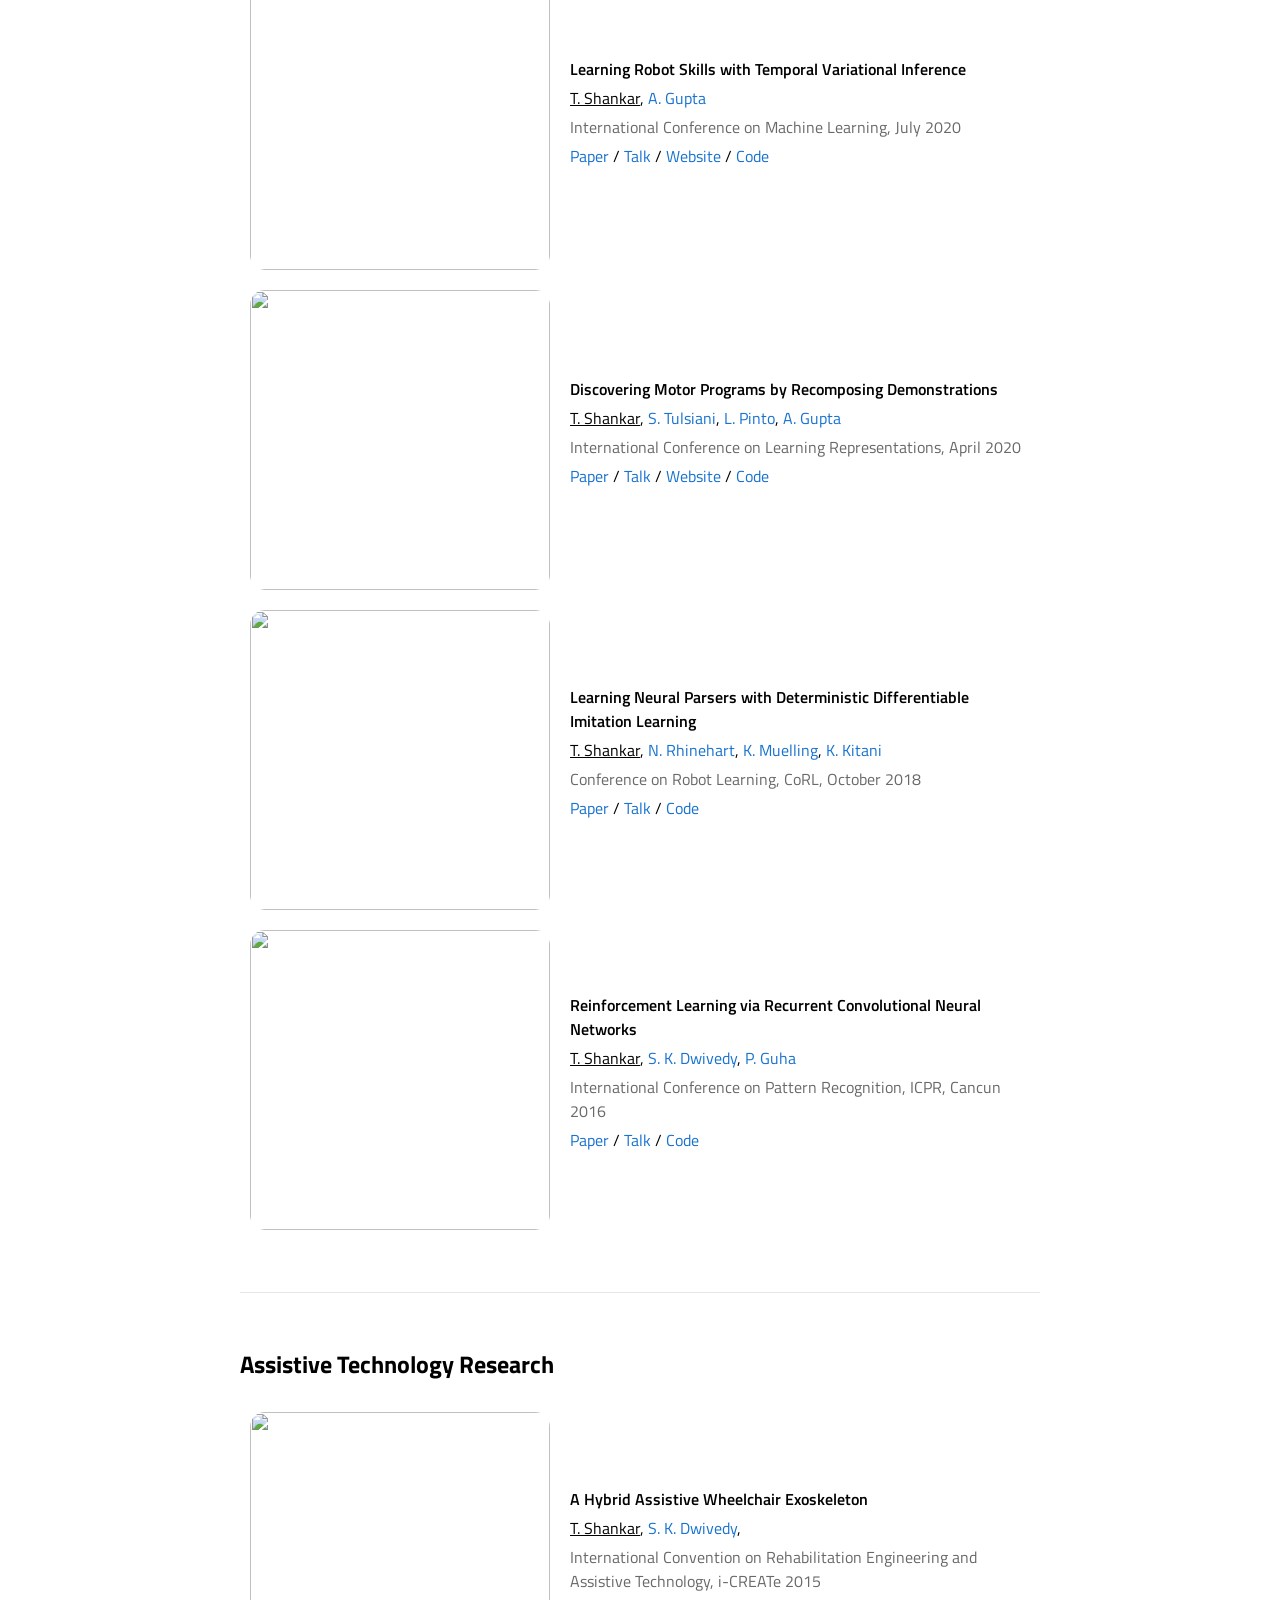
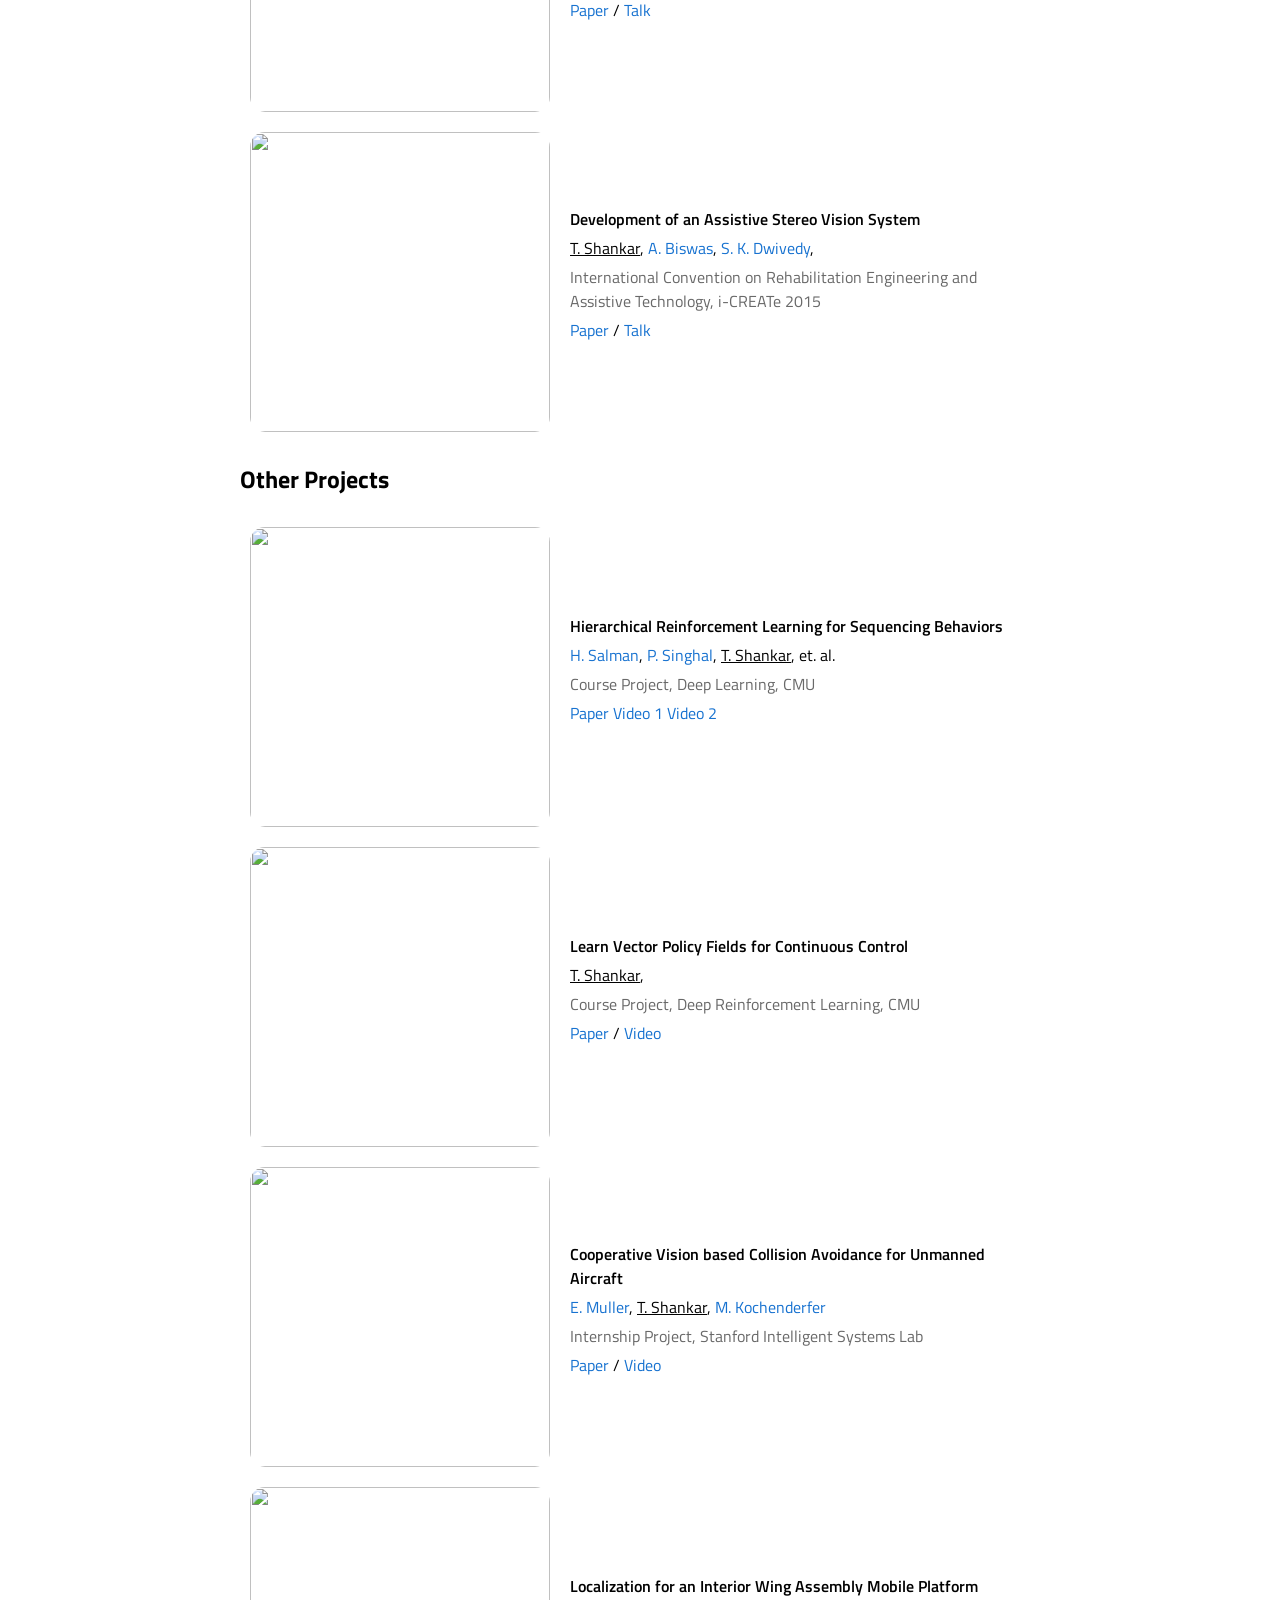
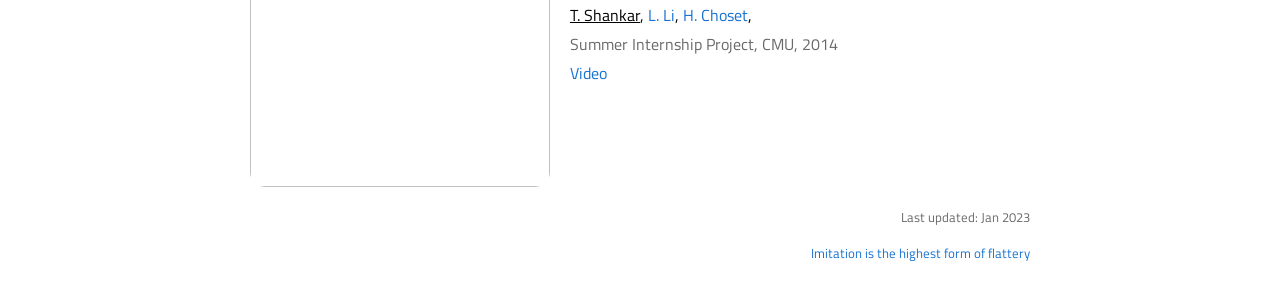
==== commit 08f5fb0a: "Update index.html" ====
--- a/index.html
+++ b/index.html
@@ -191,8 +191,8 @@
 					<font size="3"> tanmay.shankar <font color=#FF0000>[at]</font>  gmail <font color=#FF0000>[dot]</font> com </font>
 			  	</p>
 			  	<p>
-					<p style = "text-align:justify">I'm a Research Scientist at <a href="https://rai-inst.com/" target="_blank">the RAI Institute</a>! 						
-					<p style = "text-align:justify">I recently finished my Ph.D. at the <A href="http://www.ri.cmu.edu/" target="_blank">Robotics Institute</A> at <A href="http://www.cmu.edu" target="_blank"> Carnegie Mellon University</A>, where I worked with <A href="https://www.cs.cmu.edu/~./jeanoh/" target="_blank">Jean Oh</a>.  
+					<p style = "text-align:justify">I'm a Research Scientist at <a href="https://rai-inst.com/" target="_blank">the RAI Institute! My work at RAI has looked at how robots can learn from human demonstrations rather than language based prompts. </a>
+					<p style = "text-align:justify">I did my Ph.D. at the <A href="http://www.ri.cmu.edu/" target="_blank">Robotics Institute</A> at <A href="http://www.cmu.edu" target="_blank"> Carnegie Mellon University</A>, where I worked with <A href="https://www.cs.cmu.edu/~./jeanoh/" target="_blank">Jean Oh</a>.  
 						My Ph.D. research aimed to learn and translate temporal abstractions of behaviors (such as skills) across humans and robots. Here's a recording of my <a href="https://youtu.be/w2CKzu_nkOU"> thesis defense</a> for details, and here's a description of my <a href="javascript:toggleblock('researchphil')"> research interests and philosophy</a>! 
 			  	</p>				
 				  <div id="researchphil" class="researchphil">
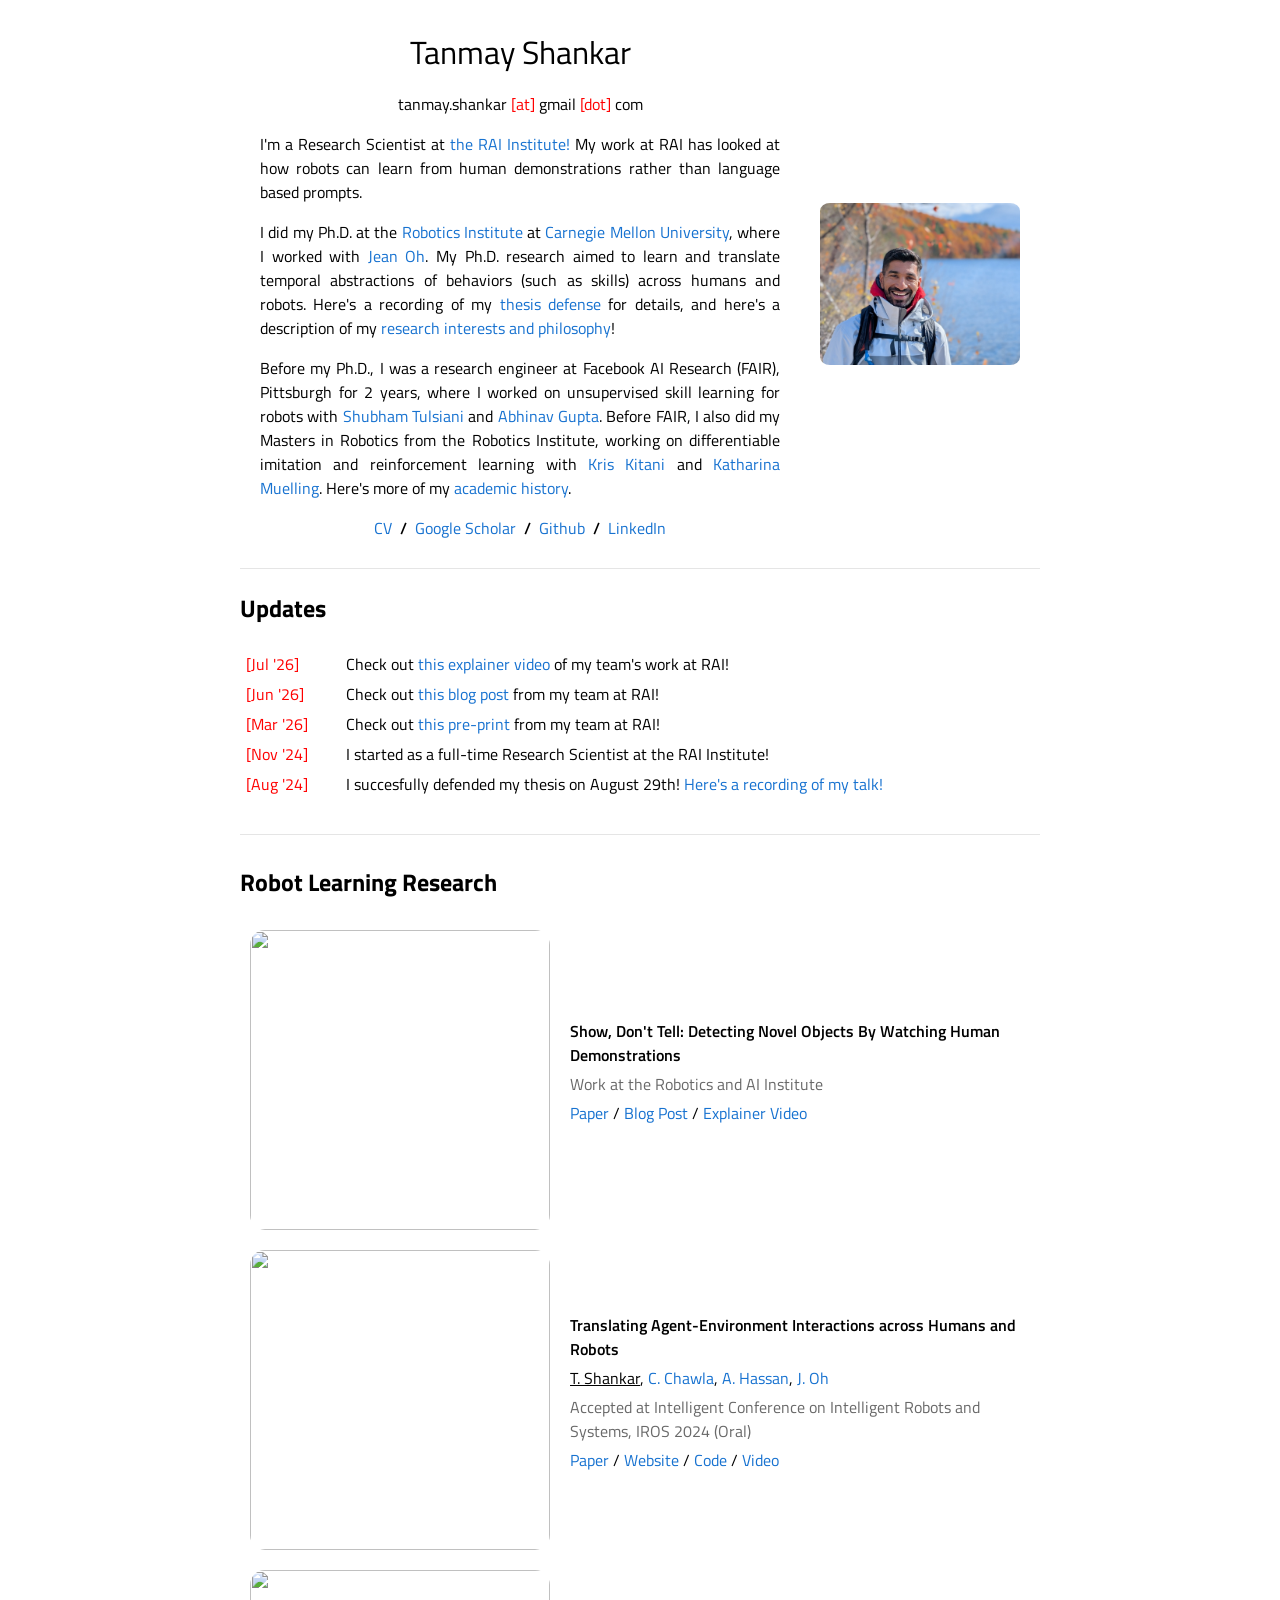
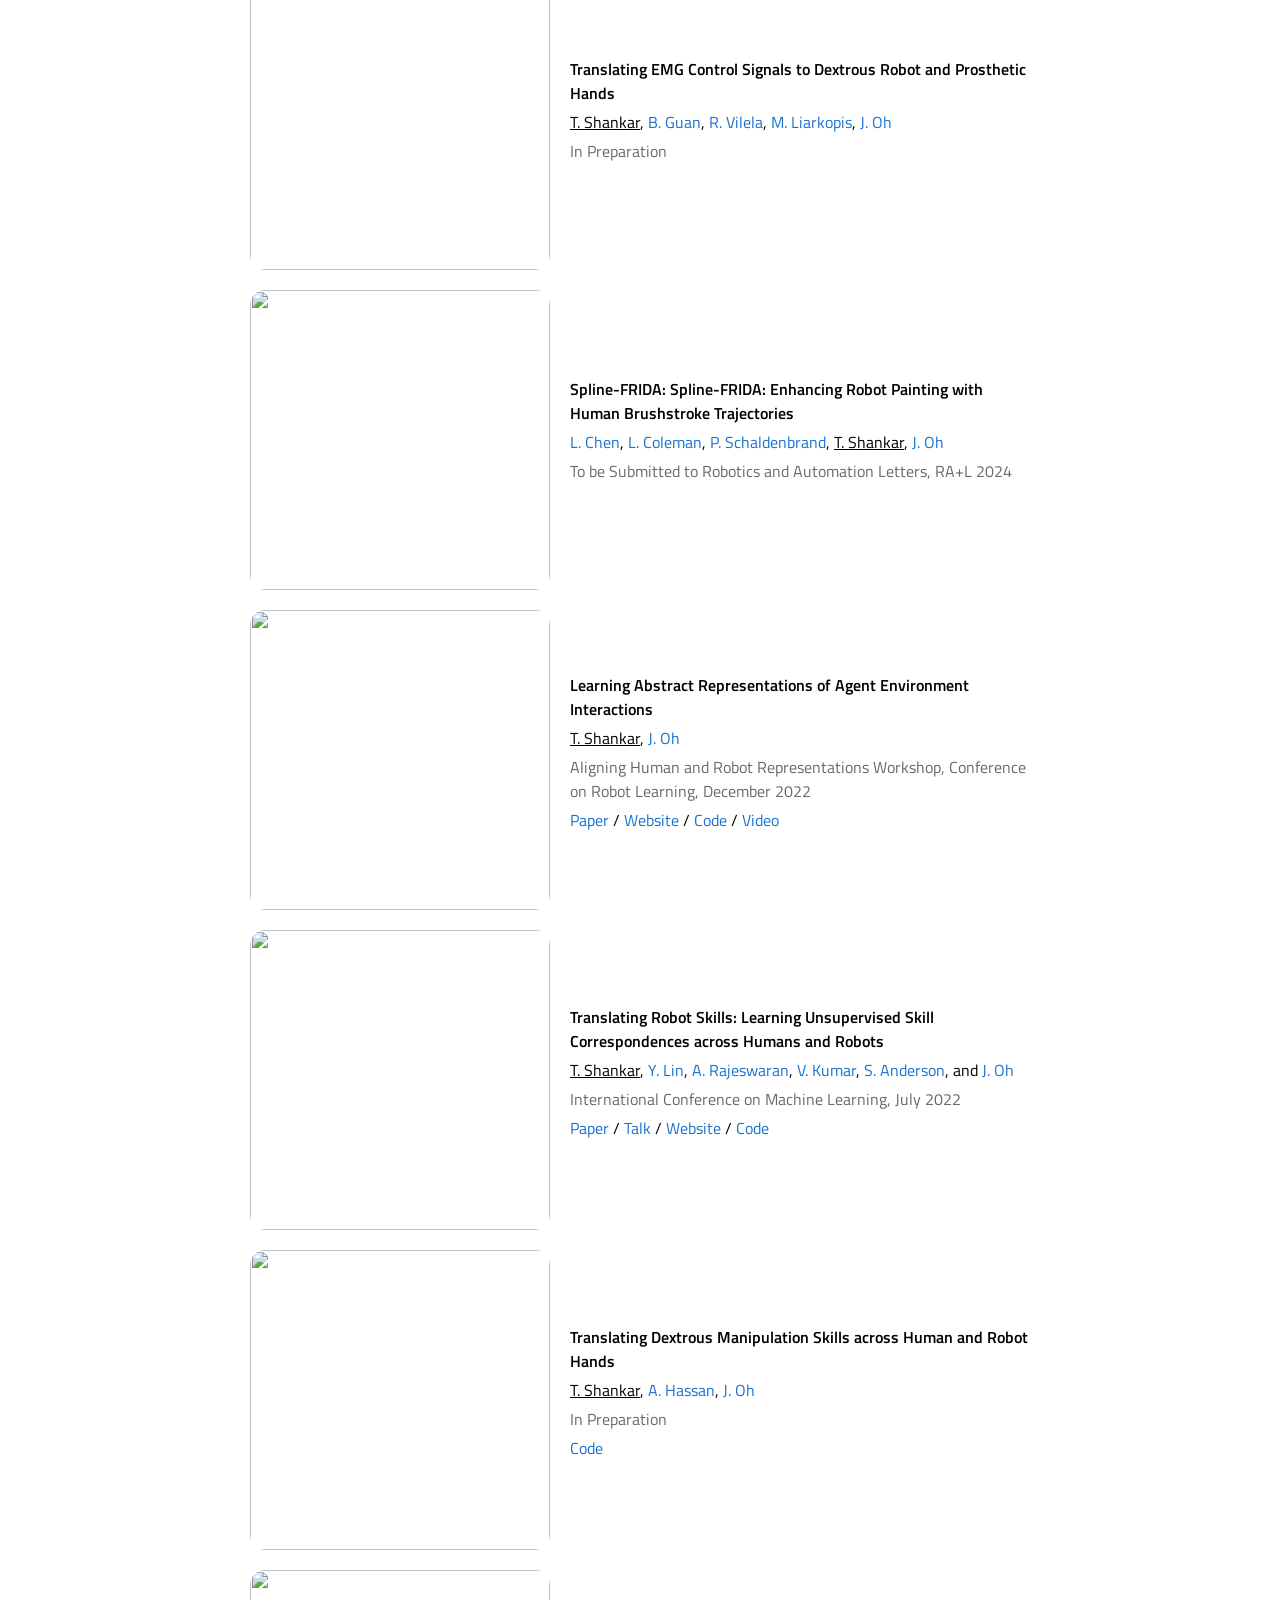
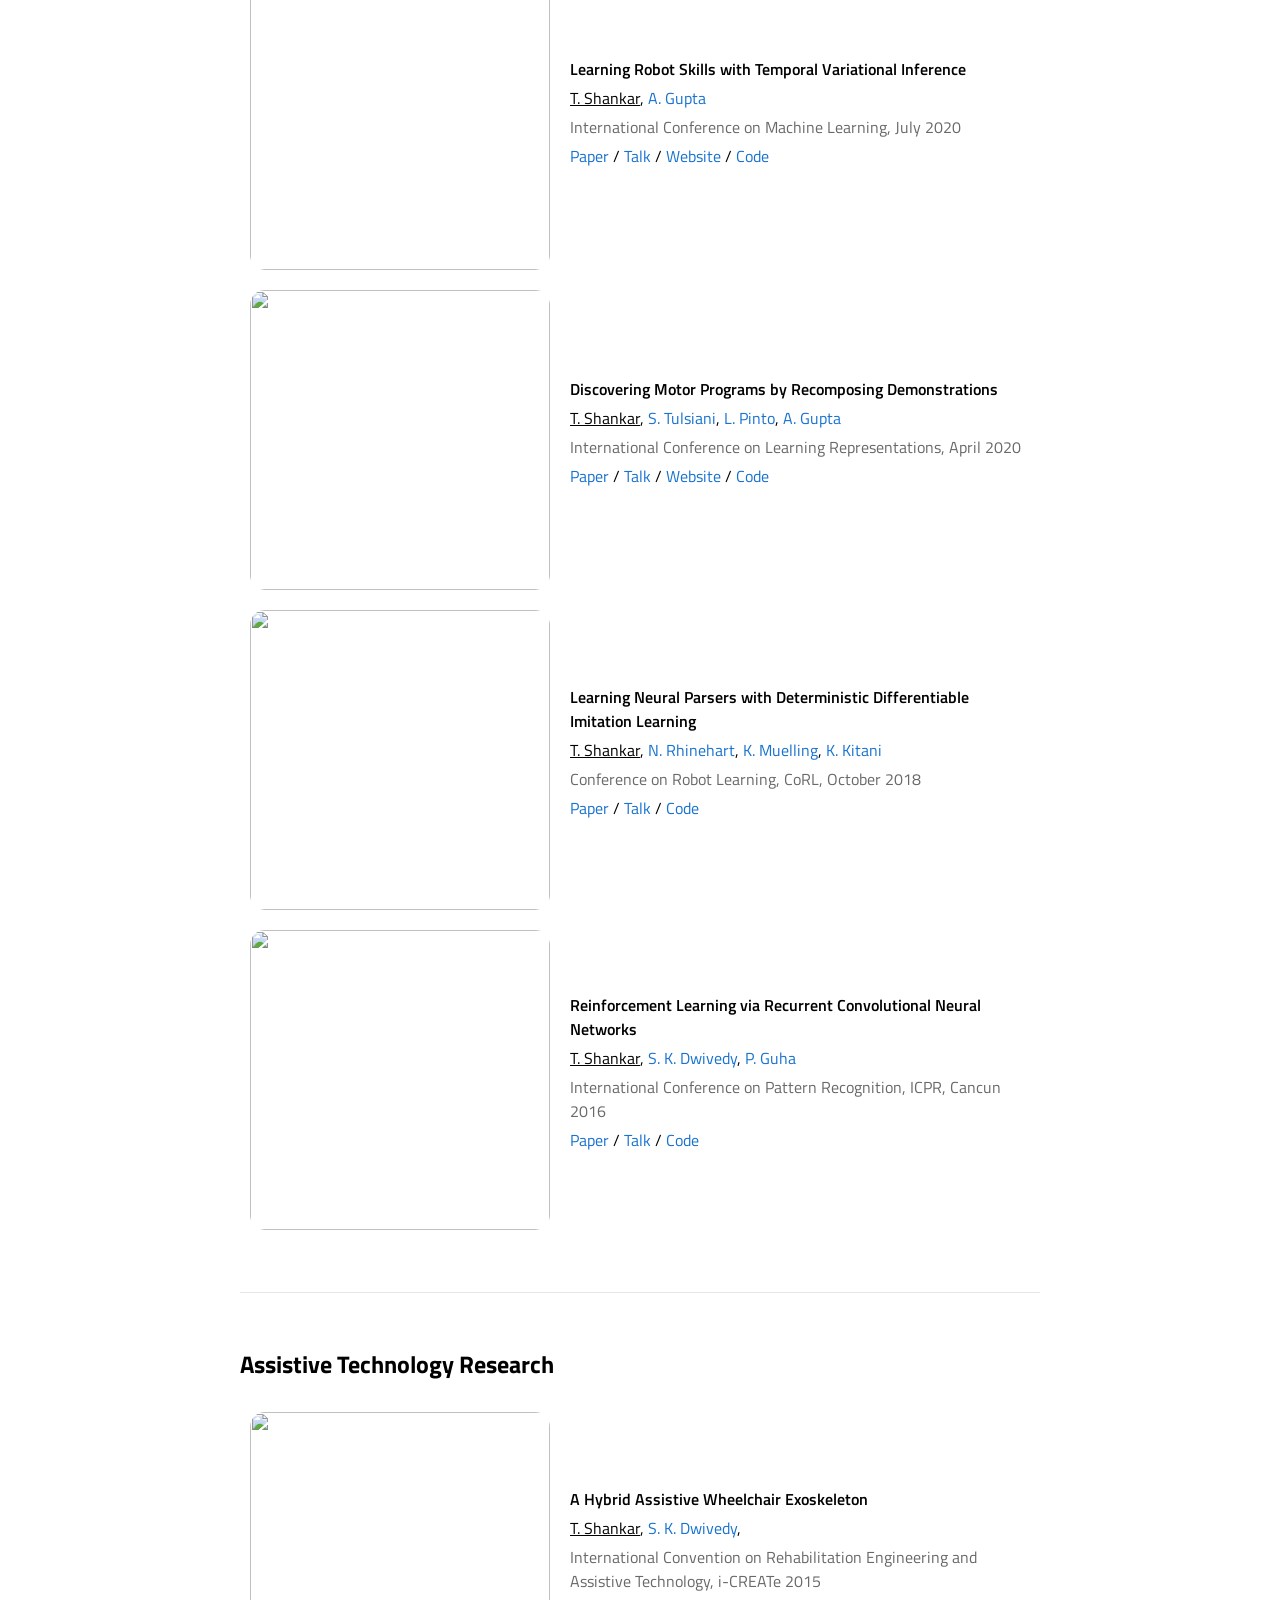
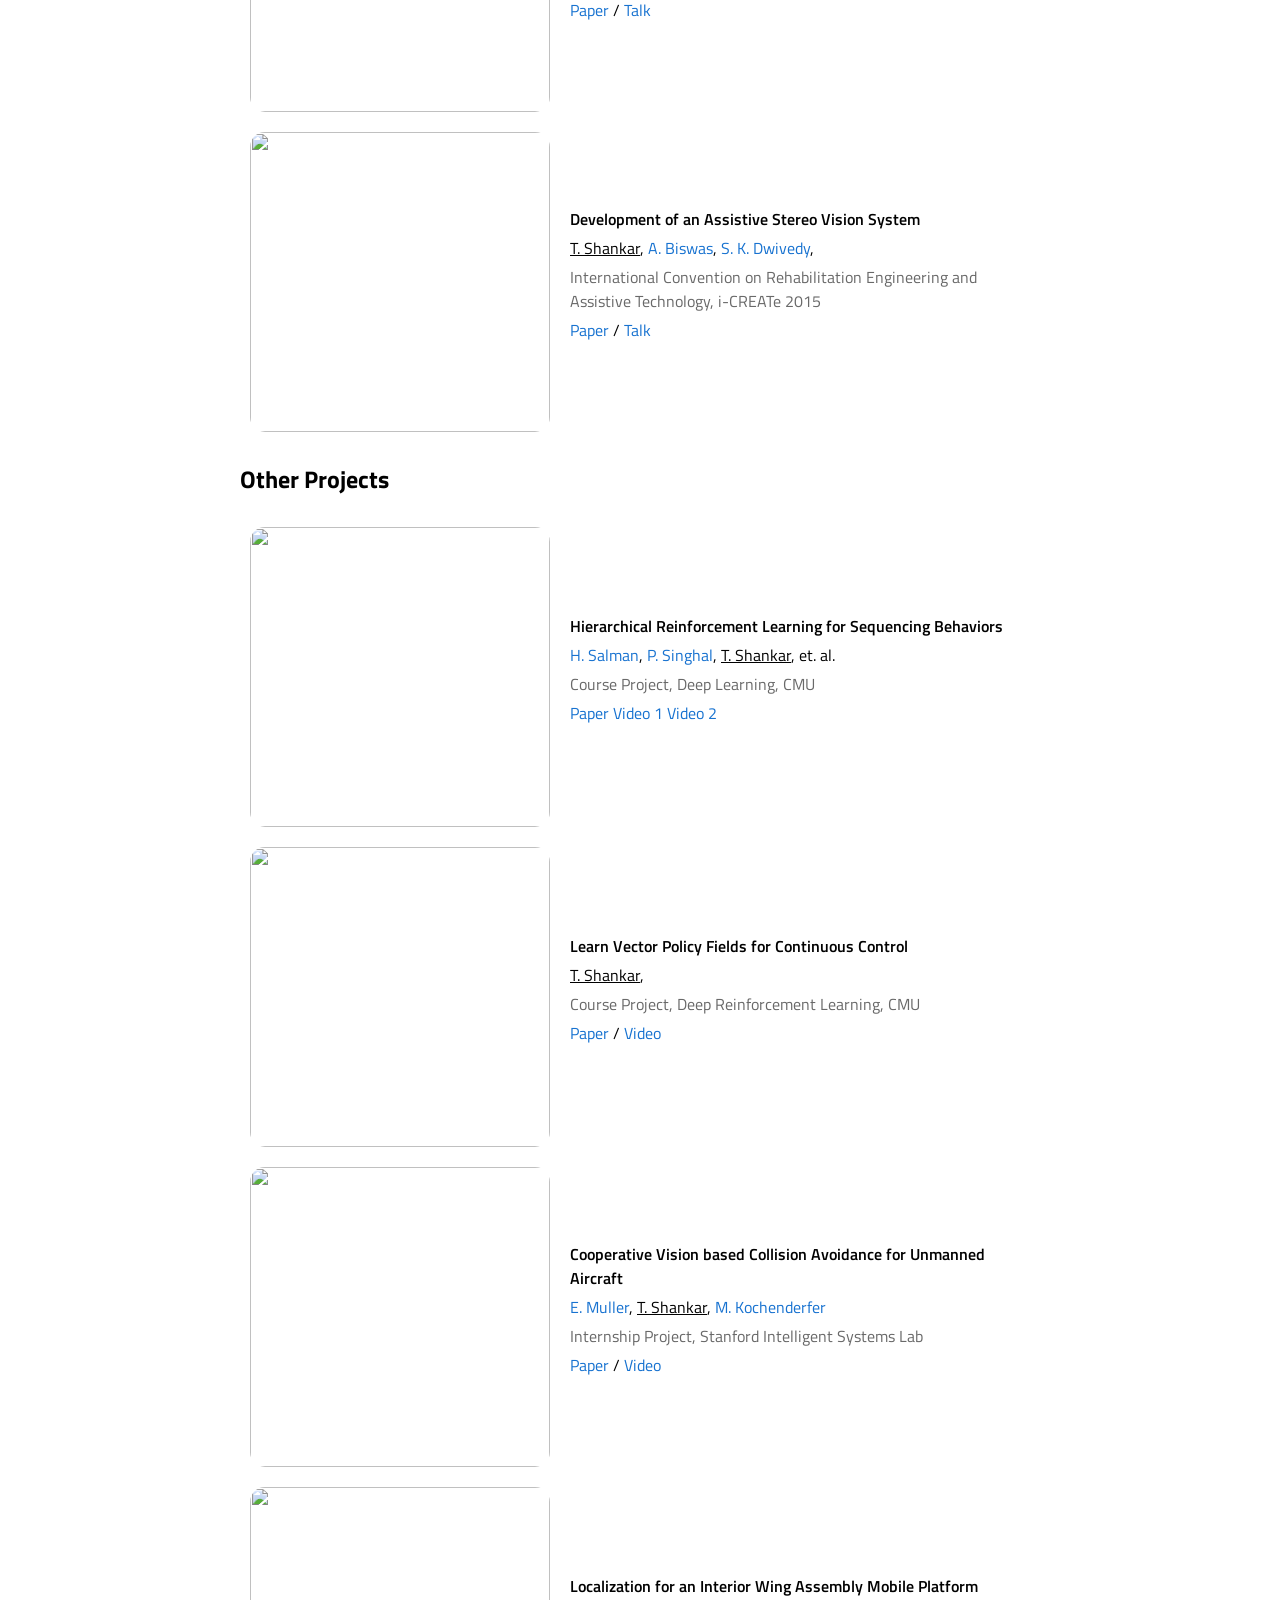
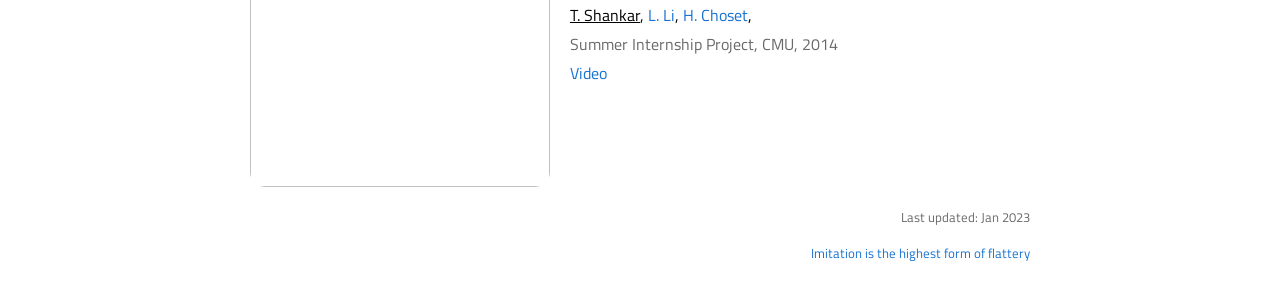
==== commit 5a56b5fb: "Update index.html" ====
--- a/index.html
+++ b/index.html
@@ -191,7 +191,7 @@
 					<font size="3"> tanmay.shankar <font color=#FF0000>[at]</font>  gmail <font color=#FF0000>[dot]</font> com </font>
 			  	</p>
 			  	<p>
-					<p style = "text-align:justify">I'm a Research Scientist at <a href="https://rai-inst.com/" target="_blank">the RAI Institute! My work at RAI has looked at how robots can learn from human demonstrations rather than language based prompts. </a>
+					<p style = "text-align:justify">I'm a Research Scientist at <a href="https://rai-inst.com/" target="_blank">the RAI Institute!</a> My work at RAI has looked at how robots can learn from human demonstrations rather than language based prompts.
 					<p style = "text-align:justify">I did my Ph.D. at the <A href="http://www.ri.cmu.edu/" target="_blank">Robotics Institute</A> at <A href="http://www.cmu.edu" target="_blank"> Carnegie Mellon University</A>, where I worked with <A href="https://www.cs.cmu.edu/~./jeanoh/" target="_blank">Jean Oh</a>.  
 						My Ph.D. research aimed to learn and translate temporal abstractions of behaviors (such as skills) across humans and robots. Here's a recording of my <a href="https://youtu.be/w2CKzu_nkOU"> thesis defense</a> for details, and here's a description of my <a href="javascript:toggleblock('researchphil')"> research interests and philosophy</a>! 
 			  	</p>				
@@ -232,7 +232,7 @@
 			  	
 			  <p align=center>
 				<strong>
-				<a href="misc/CV/TanmayShankar_CV_April2026.pdf" target="_blank">CV</a> &nbsp/&nbsp
+				<a href="misc/CV/TanmayShankar_CV_October2026.pdf" target="_blank">CV</a> &nbsp/&nbsp
 				<a href="https://scholar.google.com/citations?user=0k1qcvgAAAAJ&hl=en" target="_blank">Google Scholar</a> &nbsp/&nbsp
 				<a href="https://github.com/tanmayshankar/" target="_blank"> Github </a> &nbsp/&nbsp
 				<a href="https://www.linkedin.com/in/tanmayshankar1/" target="_blank"> LinkedIn </a>
